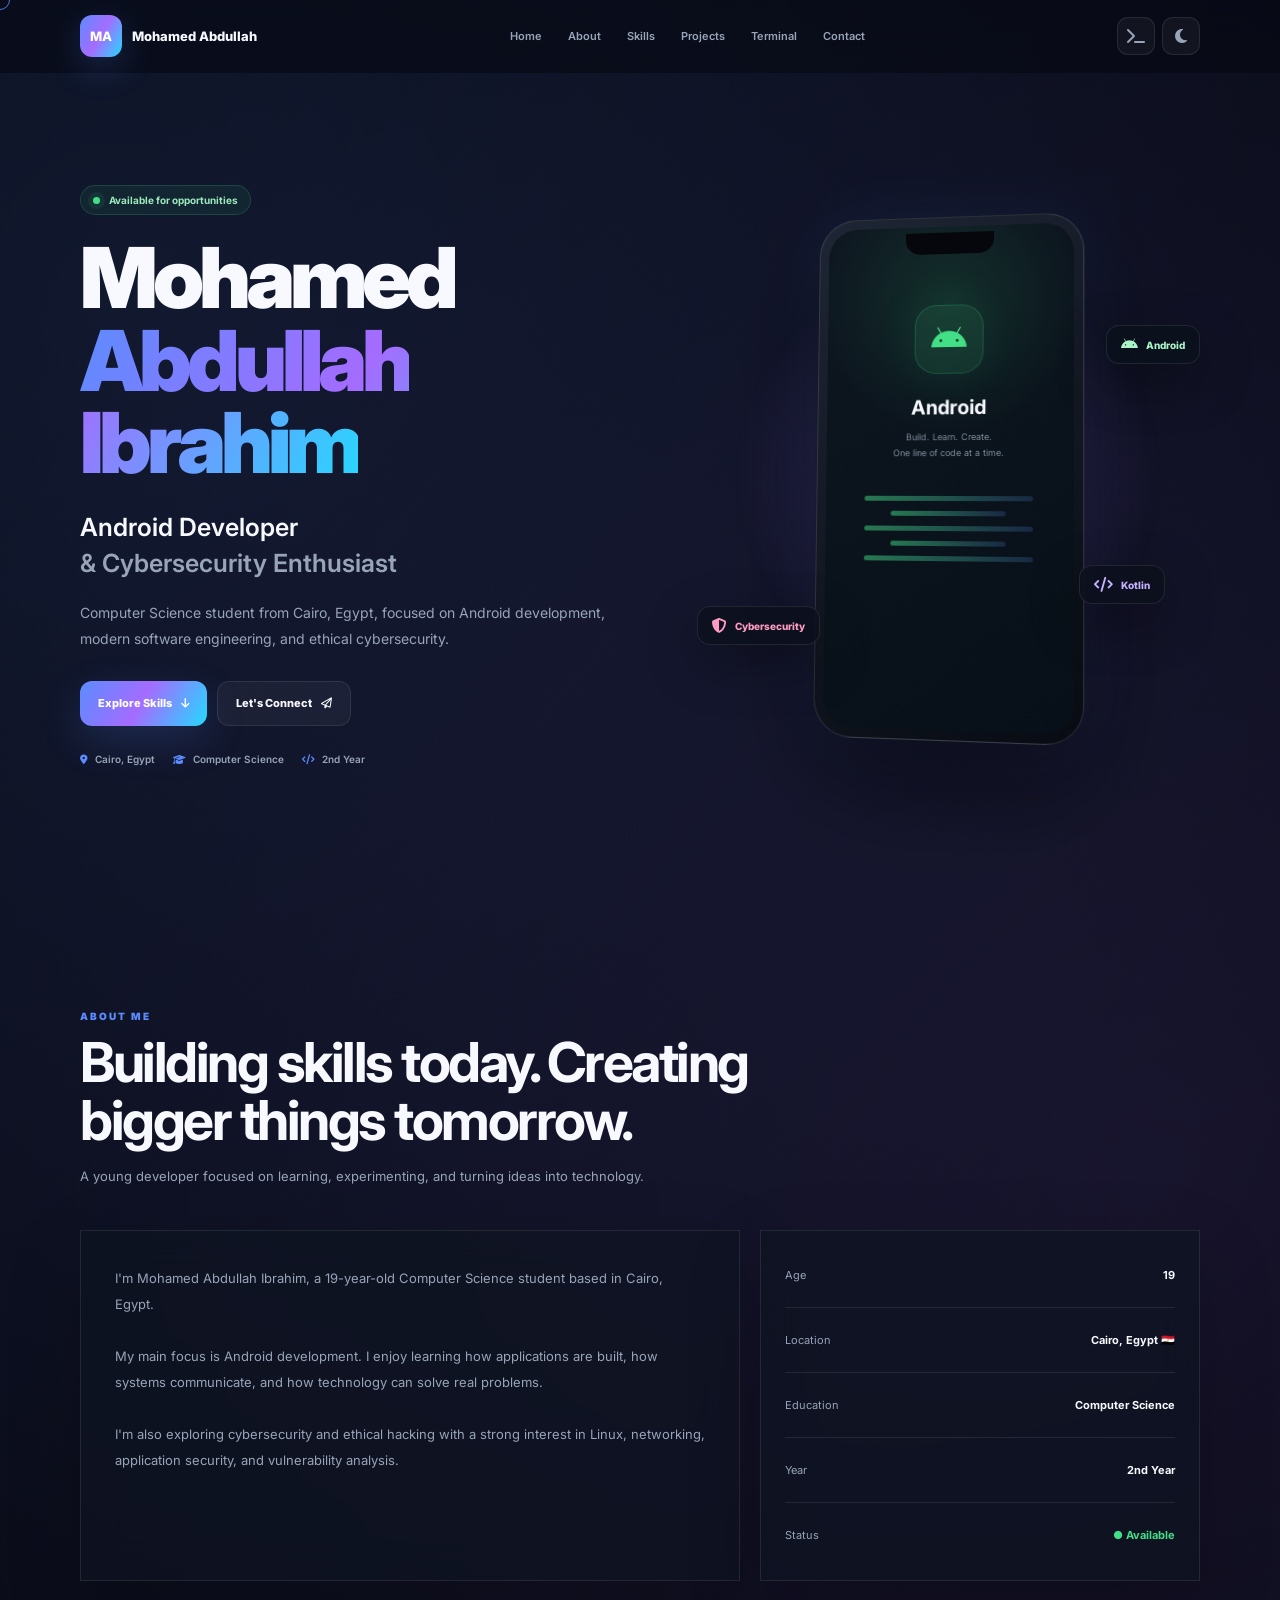
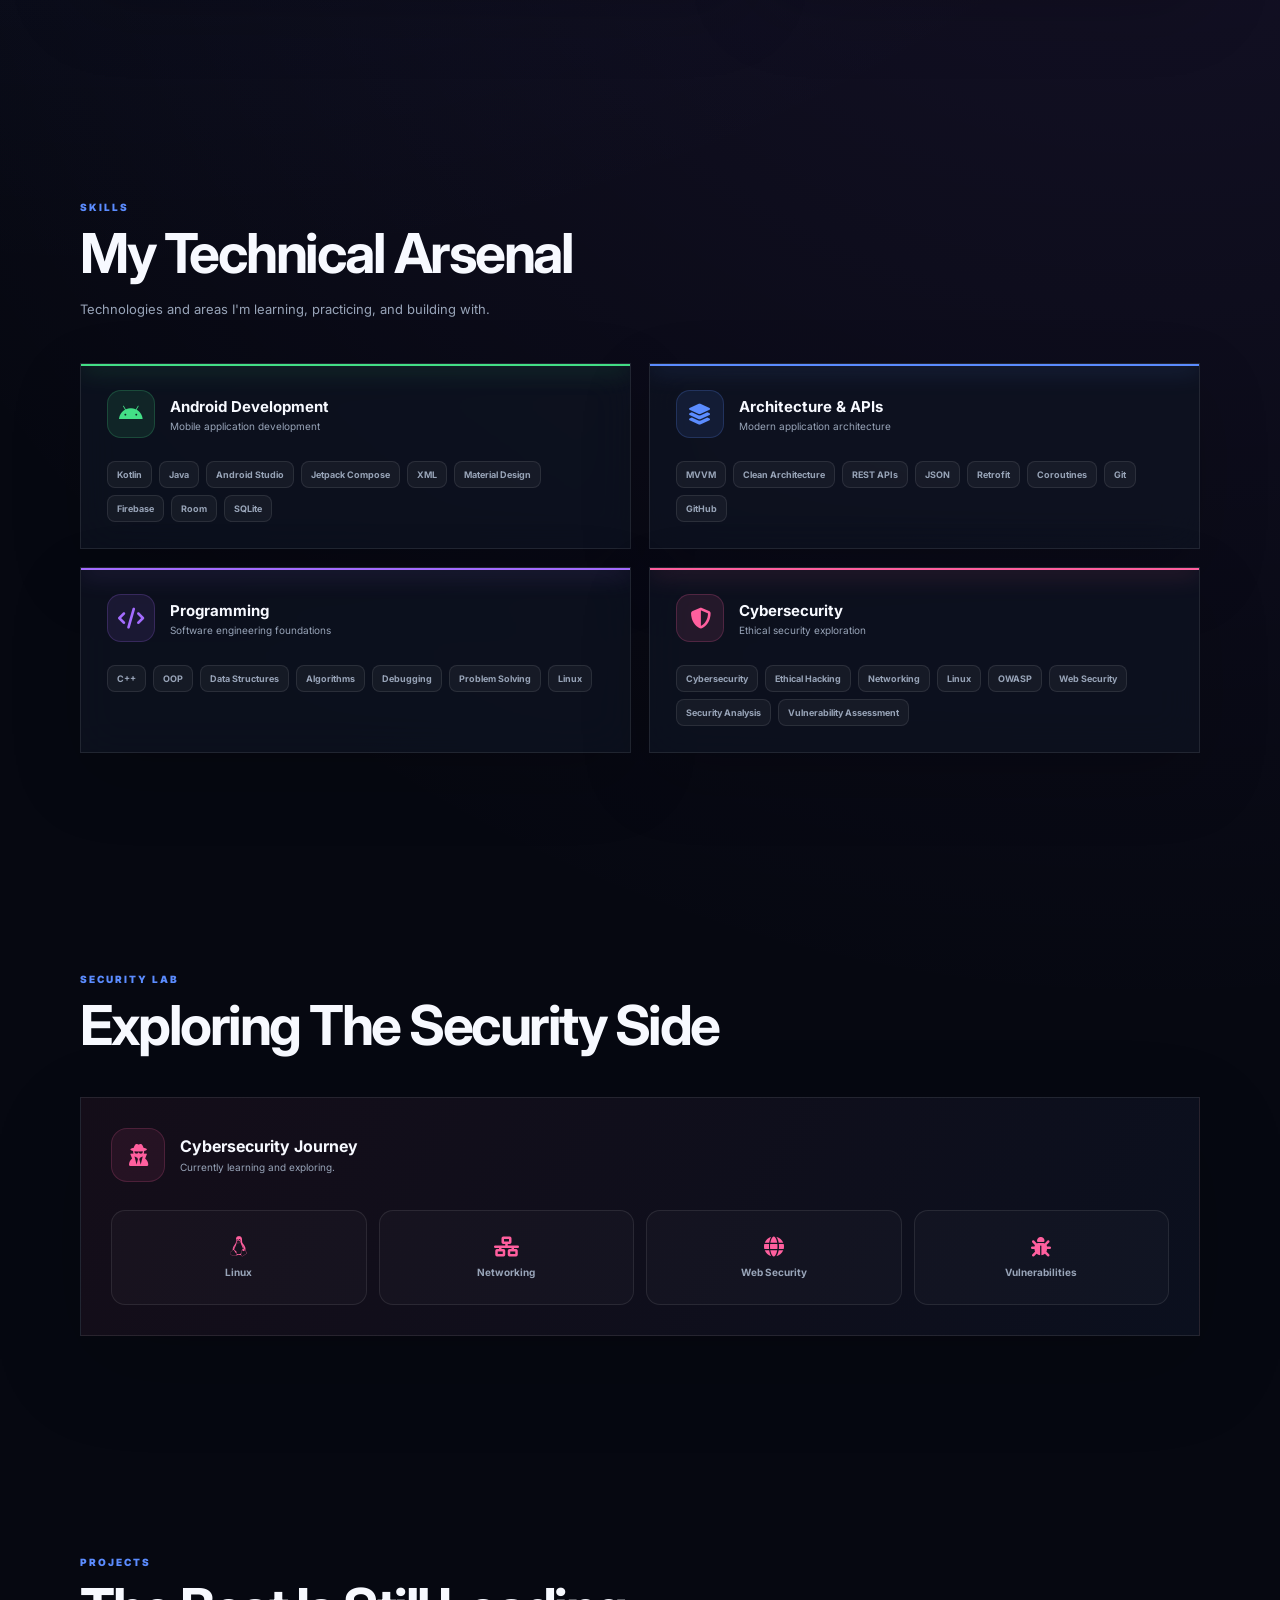
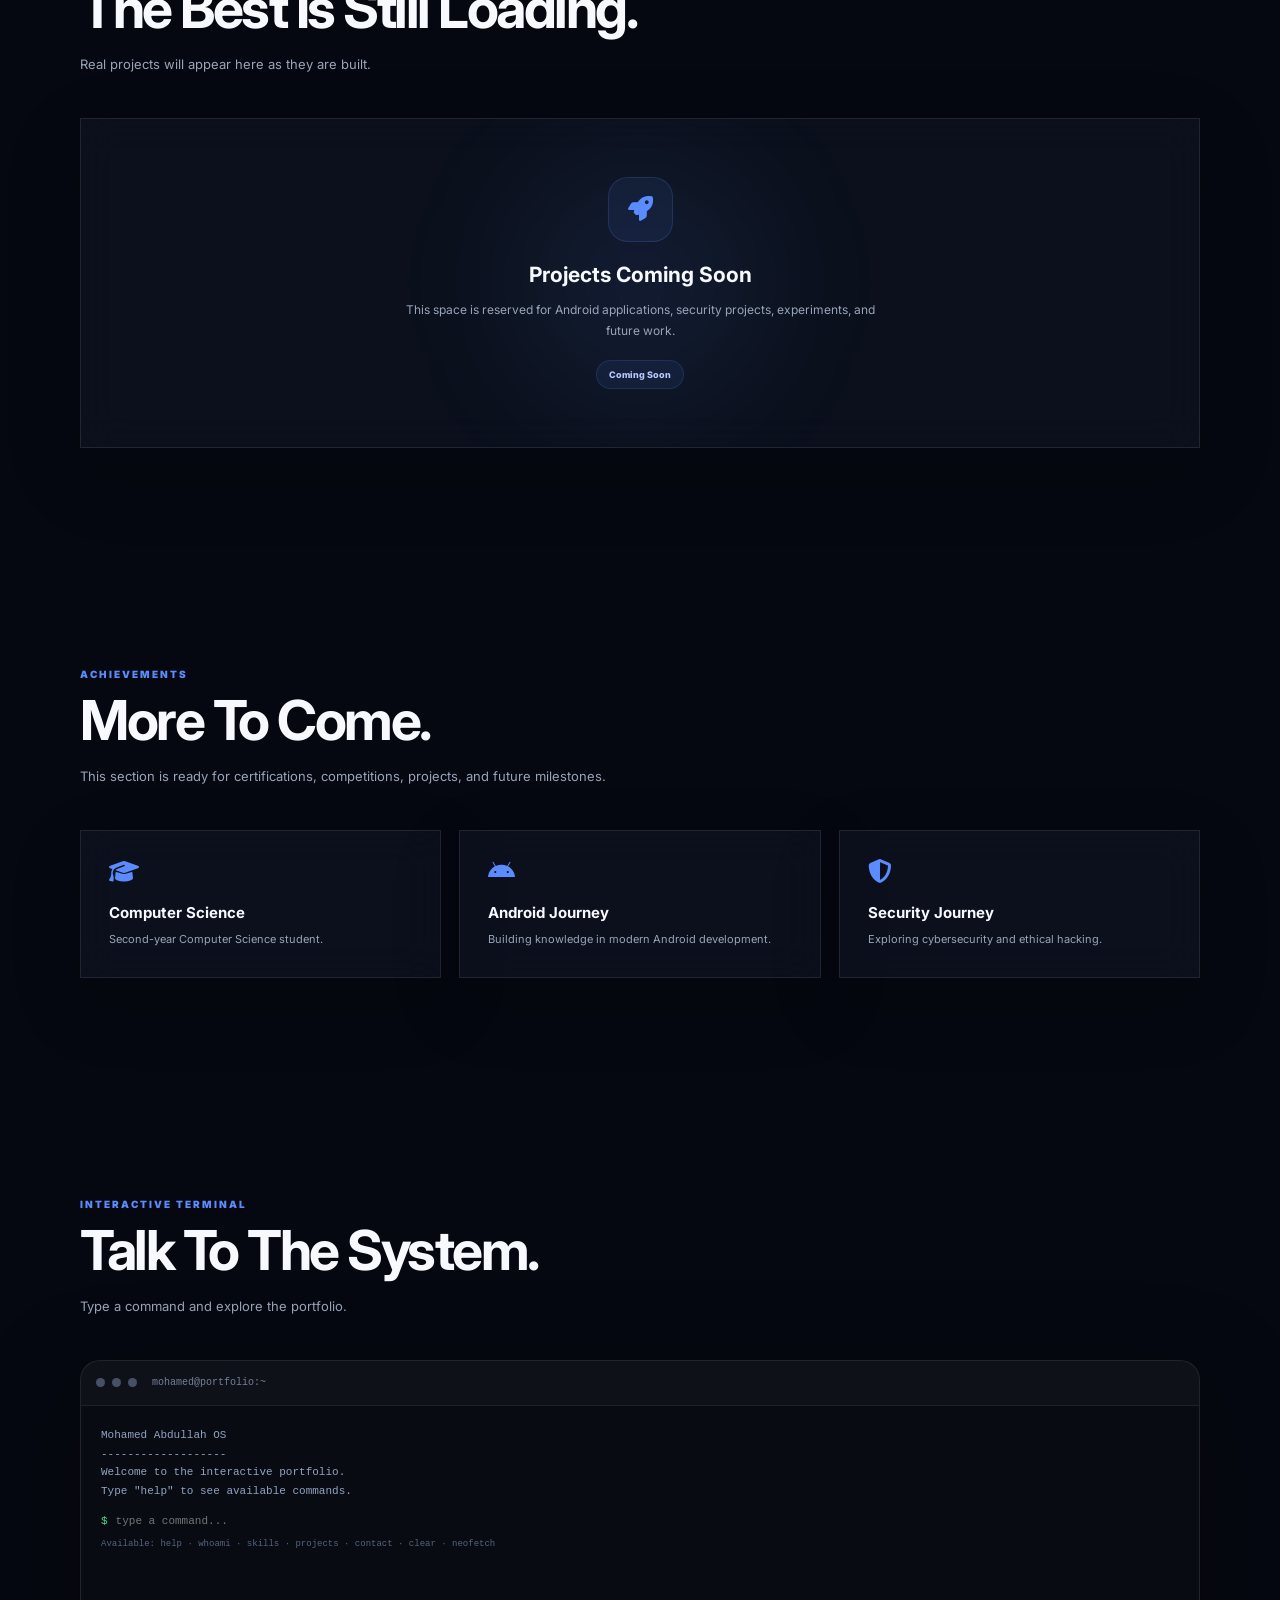
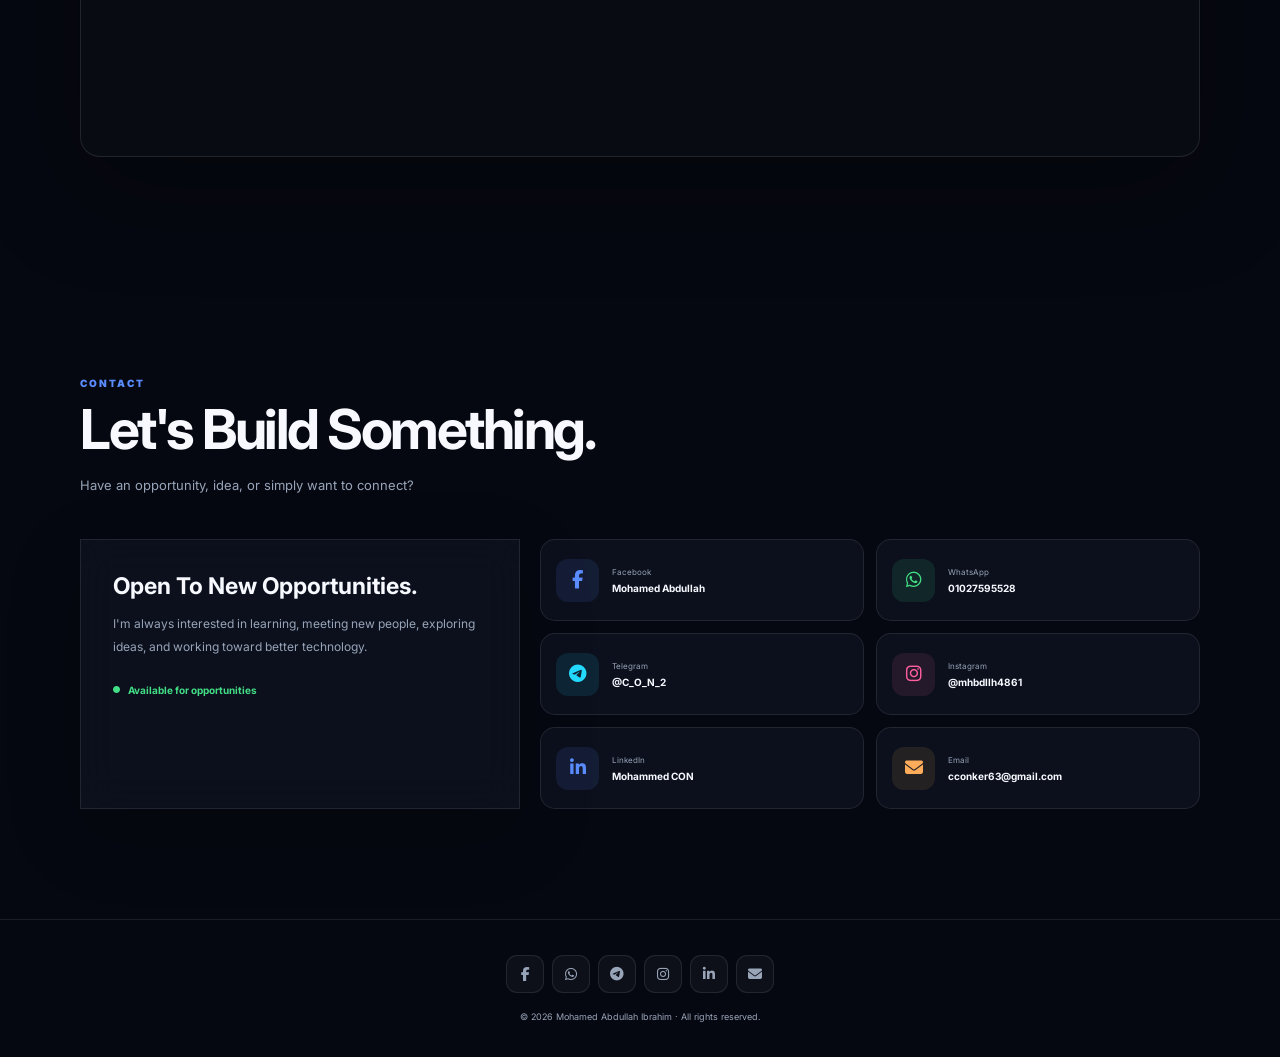
==== index .html @ 4db507df "Update and rename index (1).html to index .html" ====
<!DOCTYPE html>
<html lang="en">

<head>

  <meta charset="UTF-8">

  <meta
    name="viewport"
    content="width=device-width, initial-scale=1.0, viewport-fit=cover"
  >

  <title>
    Mohamed Abdullah Ibrahim | Android Developer
  </title>

  <meta
    name="description"
    content="Mohamed Abdullah Ibrahim — Android Developer and Cybersecurity Enthusiast from Cairo, Egypt."
  >

  <meta
    name="theme-color"
    content="#070912"
  >

  <link rel="preconnect" href="https://fonts.googleapis.com">

  <link
    rel="preconnect"
    href="https://fonts.gstatic.com"
    crossorigin
  >

  <link
    href="https://fonts.googleapis.com/css2?family=Inter:wght@400;500;600;700;800;900&display=swap"
    rel="stylesheet"
  >

  <link
    rel="stylesheet"
    href="https://cdnjs.cloudflare.com/ajax/libs/font-awesome/6.5.2/css/all.min.css"
  >


  <style>

    /* =========================================================
       ROOT
    ========================================================= */

    :root {

      --bg: #060811;

      --bg-soft: #0a0e18;

      --card: rgba(15, 20, 34, .72);

      --card-2: rgba(255,255,255,.045);

      --text: #f7f9ff;

      --muted: #98a4b8;

      --border: rgba(255,255,255,.09);

      --blue: #5b8cff;

      --cyan: #24d9ff;

      --purple: #a46cff;

      --green: #43df86;

      --pink: #ff5f9e;

      --orange: #ffad5a;

      --gradient:
        linear-gradient(
          120deg,
          #5b8cff,
          #a46cff 48%,
          #24d9ff
        );

      --safe-bottom:
        env(safe-area-inset-bottom, 0px);

    }


    /* =========================================================
       LIGHT THEME
    ========================================================= */

    body.light {

      --bg: #f5f7fb;

      --bg-soft: #ffffff;

      --card: rgba(255,255,255,.78);

      --card-2: rgba(15,23,42,.045);

      --text: #101828;

      --muted: #667085;

      --border: rgba(15,23,42,.10);

    }


    /* =========================================================
       RESET
    ========================================================= */

    * {

      margin: 0;

      padding: 0;

      box-sizing: border-box;

    }


    html {

      scroll-behavior: smooth;

    }


    body {

      min-height: 100vh;

      font-family: Inter, sans-serif;

      color: var(--text);

      background:

        radial-gradient(
          circle at 10% 5%,
          rgba(91,140,255,.12),
          transparent 28%
        ),

        radial-gradient(
          circle at 90% 20%,
          rgba(164,108,255,.10),
          transparent 30%
        ),

        var(--bg);

      overflow-x: hidden;

      -webkit-tap-highlight-color: transparent;

      transition:
        background .3s ease,
        color .3s ease;

    }


    body.light {

      background:

        radial-gradient(
          circle at 10% 5%,
          rgba(91,140,255,.10),
          transparent 28%
        ),

        radial-gradient(
          circle at 90% 20%,
          rgba(164,108,255,.08),
          transparent 30%
        ),

        var(--bg);

    }


    ::selection {

      background: var(--blue);

      color: white;

    }


    a {

      color: inherit;

      text-decoration: none;

    }


    button,
    input {

      font: inherit;

    }


    button {

      border: 0;

    }


    img {

      max-width: 100%;

      display: block;

    }


    .container {

      width: min(1120px, 92%);

      margin-inline: auto;

    }


    /* =========================================================
       BOOT SCREEN
    ========================================================= */

    #boot {

      position: fixed;

      inset: 0;

      z-index: 99999;

      display: flex;

      align-items: center;

      justify-content: center;

      background: #05060a;

      transition:

        opacity .7s ease,

        visibility .7s ease;

    }


    #boot.hide {

      opacity: 0;

      visibility: hidden;

      pointer-events: none;

    }


    .boot-box {

      width: min(90%, 620px);

      padding: 30px;

      border:

        1px solid rgba(91,140,255,.25);

      border-radius: 18px;

      background:

        rgba(8,11,20,.85);

      box-shadow:

        0 30px 100px rgba(0,0,0,.5);

      font-family:

        "Courier New",
        monospace;

      color: #8fa8d8;

    }


    .boot-title {

      margin-bottom: 20px;

      color: white;

      font-weight: 800;

      letter-spacing: 2px;

      font-size: 14px;

    }


    .boot-line {

      opacity: 0;

      margin: 8px 0;

      font-size: 12px;

      animation:

        bootLine .45s forwards;

    }


    .boot-line:nth-child(2) {

      animation-delay: .2s;

    }


    .boot-line:nth-child(3) {

      animation-delay: .45s;

    }


    .boot-line:nth-child(4) {

      animation-delay: .7s;

    }


    .boot-line:nth-child(5) {

      animation-delay: .95s;

    }


    .boot-line:nth-child(6) {

      animation-delay: 1.2s;

    }


    @keyframes bootLine {

      to {

        opacity: 1;

      }

    }


    /* =========================================================
       CURSOR
    ========================================================= */

    .cursor {

      position: fixed;

      width: 20px;

      height: 20px;

      border:

        1px solid rgba(91,140,255,.8);

      border-radius: 50%;

      pointer-events: none;

      z-index: 99998;

      transform:

        translate(-50%, -50%);

      transition:

        width .15s ease,

        height .15s ease,

        background .15s ease;

      mix-blend-mode: screen;

    }


    .cursor.active {

      width: 34px;

      height: 34px;

      background:

        rgba(91,140,255,.08);

    }


    /* =========================================================
       PROGRESS
    ========================================================= */

    #progress {

      position: fixed;

      top: 0;

      left: 0;

      height: 3px;

      width: 0;

      z-index: 10000;

      background: var(--gradient);

    }


    /* =========================================================
       NAVIGATION
    ========================================================= */

    .nav {

      position: fixed;

      top: 0;

      left: 0;

      width: 100%;

      z-index: 9000;

      padding: 15px 0;

      background:

        rgba(6,8,17,.55);

      backdrop-filter: blur(18px);

      border-bottom:

        1px solid transparent;

      transition: .25s ease;

    }


    .nav.scrolled {

      background:

        rgba(6,8,17,.82);

      border-color: var(--border);

    }


    body.light .nav.scrolled {

      background:

        rgba(245,247,251,.82);

    }


    .nav-inner {

      width: min(1120px, 92%);

      margin-inline: auto;

      display: flex;

      align-items: center;

      justify-content: space-between;

      gap: 20px;

      position: relative;

    }


    .logo {

      display: flex;

      align-items: center;

      gap: 10px;

      font-size: 13px;

      font-weight: 800;

      white-space: nowrap;

    }


    .logo-box {

      width: 42px;

      height: 42px;

      display: grid;

      place-items: center;

      border-radius: 12px;

      background: var(--gradient);

      color: white;

      box-shadow:

        0 10px 35px rgba(91,140,255,.22);

    }


    .nav-links {

      display: flex;

      align-items: center;

      gap: 4px;

    }


    .nav-links a {

      padding: 9px 11px;

      border-radius: 10px;

      color: var(--muted);

      font-size: 11px;

      font-weight: 600;

      transition: .2s ease;

    }


    .nav-links a:hover {

      color: var(--text);

      background:

        rgba(91,140,255,.08);

    }


    .nav-actions {

      display: flex;

      align-items: center;

      gap: 7px;

    }


    .icon-btn {

      width: 38px;

      height: 38px;

      display: grid;

      place-items: center;

      border-radius: 11px;

      color: var(--muted);

      background:

        rgba(255,255,255,.045);

      border:

        1px solid var(--border);

      cursor: pointer;

      transition: .2s ease;

    }


    .icon-btn:hover {

      color: white;

      border-color:

        rgba(91,140,255,.35);

      background:

        rgba(91,140,255,.10);

      transform: translateY(-2px);

    }


    .menu-btn {

      display: none;

    }


    /* =========================================================
       HERO
    ========================================================= */

    .hero {

      min-height: 100vh;

      display: flex;

      align-items: center;

      padding:

        130px 0 80px;

    }


    .hero-grid {

      display: grid;

      grid-template-columns:

        1.05fr .95fr;

      align-items: center;

      gap: 60px;

    }


    .eyebrow {

      width: fit-content;

      display: flex;

      align-items: center;

      gap: 9px;

      padding: 8px 12px;

      border:

        1px solid rgba(67,223,134,.18);

      border-radius: 100px;

      color: #9ce9bb;

      background:

        rgba(67,223,134,.07);

      font-size: 10px;

      font-weight: 700;

      margin-bottom: 22px;

    }


    .pulse {

      width: 7px;

      height: 7px;

      border-radius: 50%;

      background: var(--green);

      box-shadow:

        0 0 0 5px rgba(67,223,134,.08);

      animation: pulse 1.8s infinite;

    }


    @keyframes pulse {

      50% {

        box-shadow:

          0 0 0 9px rgba(67,223,134,0);

      }

    }


    .hero h1 {

      font-size:

        clamp(48px, 7vw, 84px);

      line-height: .98;

      letter-spacing: -5px;

      font-weight: 900;

      margin-bottom: 25px;

    }


    .gradient-text {

      background: var(--gradient);

      -webkit-background-clip: text;

      background-clip: text;

      color: transparent;

    }


    .hero-role {

      color: var(--muted);

      font-size: 25px;

      line-height: 1.45;

      font-weight: 600;

      margin-bottom: 18px;

    }


    .hero-role span {

      color: var(--text);

    }


    .hero-description {

      max-width: 600px;

      color: var(--muted);

      font-size: 14px;

      line-height: 1.9;

      margin-bottom: 28px;

    }


    .buttons {

      display: flex;

      flex-wrap: wrap;

      gap: 10px;

      margin-bottom: 27px;

    }


    .btn {

      min-height: 45px;

      display: inline-flex;

      align-items: center;

      justify-content: center;

      gap: 9px;

      padding: 0 18px;

      border-radius: 12px;

      font-size: 11px;

      font-weight: 800;

      transition: .25s ease;

    }


    .btn.primary {

      color: white;

      background: var(--gradient);

      box-shadow:

        0 14px 40px rgba(91,140,255,.18);

    }


    .btn.secondary {

      color: var(--text);

      background:

        rgba(255,255,255,.045);

      border:

        1px solid var(--border);

    }


    .btn:hover {

      transform: translateY(-3px);

    }


    .btn.secondary:hover {

      background:

        rgba(91,140,255,.08);

      border-color:

        rgba(91,140,255,.25);

    }


    .meta {

      display: flex;

      flex-wrap: wrap;

      gap: 18px;

    }


    .meta-item {

      display: flex;

      align-items: center;

      gap: 7px;

      color: var(--muted);

      font-size: 10px;

      font-weight: 600;

    }


    .meta-item i {

      color: var(--blue);

    }


    /* =========================================================
       HERO VISUAL
    ========================================================= */

    .visual {

      min-height: 560px;

      position: relative;

      display: grid;

      place-items: center;

    }


    .orb {

      position: absolute;

      width: 430px;

      height: 430px;

      border-radius: 50%;

      background:

        radial-gradient(
          circle,
          rgba(91,140,255,.20),
          rgba(164,108,255,.10) 42%,
          transparent 70%
        );

      filter: blur(5px);

      animation: orbFloat 7s ease-in-out infinite;

    }


    @keyframes orbFloat {

      0%,100% {

        transform: translateY(0) scale(1);

      }

      50% {

        transform: translateY(-15px) scale(1.03);

      }

    }


    .phone {

      position: relative;

      z-index: 3;

      width: 270px;

      height: 525px;

      padding: 9px;

      border-radius: 38px;

      background:

        linear-gradient(
          145deg,
          #1e2534,
          #080b12
        );

      border:

        1px solid rgba(255,255,255,.14);

      box-shadow:

        0 40px 100px rgba(0,0,0,.55),

        0 0 70px rgba(91,140,255,.12);

      transform:

        perspective(1000px)
        rotateY(-8deg)
        rotateX(3deg);

      animation:

        phoneFloat 5s ease-in-out infinite;

    }


    @keyframes phoneFloat {

      0%,100% {

        transform:

          perspective(1000px)
          rotateY(-8deg)
          rotateX(3deg)
          translateY(0);

      }

      50% {

        transform:

          perspective(1000px)
          rotateY(-8deg)
          rotateX(3deg)
          translateY(-12px);

      }

    }


    .notch {

      position: absolute;

      top: 15px;

      left: 50%;

      transform: translateX(-50%);

      width: 90px;

      height: 22px;

      border-radius: 0 0 15px 15px;

      background: #05070c;

      z-index: 5;

    }


    .screen {

      width: 100%;

      height: 100%;

      border-radius: 30px;

      overflow: hidden;

      padding: 80px 25px 30px;

      text-align: center;

      background:

        radial-gradient(
          circle at 50% 15%,
          rgba(67,223,134,.13),
          transparent 30%
        ),

        linear-gradient(
          145deg,
          #0e1720,
          #071018
        );

    }


    .android-logo {

      width: 70px;

      height: 70px;

      display: grid;

      place-items: center;

      margin: 0 auto 22px;

      border-radius: 22px;

      background:

        rgba(67,223,134,.10);

      border:

        1px solid rgba(67,223,134,.20);

      color: var(--green);

      font-size: 32px;

      box-shadow:

        0 0 50px rgba(67,223,134,.08);

    }


    .screen h3 {

      font-size: 20px;

      margin-bottom: 10px;

    }


    .screen p {

      color: #7e8c9d;

      font-size: 9px;

      line-height: 1.8;

      margin-bottom: 35px;

    }


    .code-line {

      width: 85%;

      height: 5px;

      margin: 10px auto;

      border-radius: 20px;

      background:

        linear-gradient(
          90deg,
          rgba(67,223,134,.5),
          rgba(91,140,255,.18)
        );

    }


    .code-line.short {

      width: 58%;

    }


    .float-card {

      position: absolute;

      z-index: 5;

      display: flex;

      align-items: center;

      gap: 8px;

      padding: 11px 14px;

      border-radius: 13px;

      color: white;

      background:

        rgba(12,17,29,.82);

      border:

        1px solid var(--border);

      backdrop-filter: blur(15px);

      box-shadow:

        0 18px 50px rgba(0,0,0,.35);

      font-size: 10px;

      font-weight: 800;

      animation:

        chipFloat 4s ease-in-out infinite;

    }


    .float-card i {

      font-size: 15px;

    }


    @keyframes chipFloat {

      0%,100% {

        transform: translateY(0);

      }

      50% {

        transform: translateY(-8px);

      }

    }


    .android-chip {

      right: 0;

      top: 130px;

      color: #a9f5c7;

    }


    .security-chip {

      left: 0;

      bottom: 110px;

      color: #ff9ac3;

      animation-delay: .6s;

    }


    .kotlin-chip {

      right: 35px;

      top: 370px;

      color: #c3b0ff;

      animation-delay: 1s;

    }


    /* =========================================================
       SECTIONS
    ========================================================= */

    section {

      padding: 110px 0;

    }


    .section-head {

      max-width: 720px;

      margin-bottom: 42px;

    }


    .kicker {

      color: var(--blue);

      font-size: 10px;

      font-weight: 900;

      text-transform: uppercase;

      letter-spacing: 2px;

      margin-bottom: 12px;

    }


    .section-title {

      font-size:

        clamp(34px, 5vw, 55px);

      line-height: 1.05;

      letter-spacing: -2.5px;

      margin-bottom: 15px;

    }


    .section-text {

      color: var(--muted);

      font-size: 13px;

      line-height: 1.8;

    }


    /* =========================================================
       GLASS
    ========================================================= */

    .glass {

      background: var(--card);

      border:

        1px solid var(--border);

      box-shadow:

        0 25px 70px rgba(0,0,0,.18);

      backdrop-filter: blur(20px);

    }


    /* =========================================================
       ABOUT
    ========================================================= */

    .about-grid {

      display: grid;

      grid-template-columns: 1.2fr .8fr;

      gap: 20px;

    }


    .about-card {

      padding: 34px;

      border-radius: var(--radius);

    }


    .about-card p {

      color: var(--muted);

      font-size: 13px;

      line-height: 2;

    }


    .info-card {

      border-radius: var(--radius);

      padding: 12px 24px;

    }


    .info-row {

      min-height: 65px;

      display: flex;

      align-items: center;

      justify-content: space-between;

      gap: 15px;

      border-bottom:

        1px solid var(--border);

    }


    .info-row:last-child {

      border-bottom: 0;

    }


    .info-row span {

      color: var(--muted);

      font-size: 11px;

    }


    .info-row strong {

      font-size: 11px;

      text-align: right;

    }


    .available {

      color: var(--green);

    }


    /* =========================================================
       SKILLS
    ========================================================= */

    .skills-grid {

      display: grid;

      grid-template-columns:

        repeat(2, 1fr);

      gap: 18px;

    }


    .skill-card {

      position: relative;

      overflow: hidden;

      border-radius: var(--radius);

      padding: 26px;

    }


    .skill-card::before {

      content: "";

      position: absolute;

      left: 0;

      top: 0;

      width: 100%;

      height: 2px;

      background: var(--accent);

      box-shadow:

        0 0 25px var(--accent);

    }


    .skill-top {

      display: flex;

      align-items: center;

      gap: 15px;

      margin-bottom: 23px;

    }


    .skill-icon {

      width: 48px;

      height: 48px;

      flex: 0 0 48px;

      display: grid;

      place-items: center;

      border-radius: 14px;

      color: var(--accent);

      background:

        color-mix(
          in srgb,
          var(--accent) 10%,
          transparent
        );

      border:

        1px solid
        color-mix(
          in srgb,
          var(--accent) 20%,
          transparent
        );

      font-size: 21px;

    }


    .skill-top h3 {

      font-size: 15px;

      margin-bottom: 4px;

    }


    .skill-top p {

      color: var(--muted);

      font-size: 10px;

    }


    .tags {

      display: flex;

      flex-wrap: wrap;

      gap: 7px;

    }


    .tag {

      padding: 7px 9px;

      border-radius: 8px;

      color: var(--muted);

      background:

        var(--card-2);

      border:

        1px solid var(--border);

      font-size: 9px;

      font-weight: 700;

    }


    /* =========================================================
       SECURITY LAB
    ========================================================= */

    .security-box {

      padding: 30px;

      border-radius: var(--radius);

      background:

        linear-gradient(
          120deg,
          rgba(255,95,158,.055),
          rgba(91,140,255,.055)
        );

      border:

        1px solid var(--border);

      box-shadow:

        0 30px 90px rgba(0,0,0,.18);

    }


    .security-head {

      display: flex;

      align-items: center;

      gap: 15px;

      margin-bottom: 28px;

    }


    .security-icon {

      width: 54px;

      height: 54px;

      display: grid;

      place-items: center;

      border-radius: 16px;

      color: var(--pink);

      background:

        rgba(255,95,158,.08);

      border:

        1px solid rgba(255,95,158,.18);

      font-size: 22px;

    }


    .security-head h3 {

      font-size: 16px;

      margin-bottom: 5px;

    }


    .security-head p {

      color: var(--muted);

      font-size: 10px;

    }


    .security-grid {

      display: grid;

      grid-template-columns:

        repeat(4, 1fr);

      gap: 12px;

    }


    .security-item {

      min-height: 95px;

      display: flex;

      flex-direction: column;

      align-items: center;

      justify-content: center;

      gap: 9px;

      border-radius: 14px;

      color: var(--muted);

      background:

        rgba(255,255,255,.025);

      border:

        1px solid var(--border);

      font-size: 10px;

      font-weight: 700;

      transition: .2s ease;

    }


    .security-item:hover {

      color: var(--text);

      transform: translateY(-4px);

      border-color:

        rgba(255,95,158,.25);

    }


    .security-item i {

      color: var(--pink);

      font-size: 20px;

    }


    /* =========================================================
       PROJECTS
    ========================================================= */

    .project-card {

      min-height: 330px;

      display: grid;

      place-items: center;

      text-align: center;

      padding: 35px;

      border-radius: var(--radius);

      position: relative;

      overflow: hidden;

    }


    .project-card::before {

      content: "";

      position: absolute;

      width: 250px;

      height: 250px;

      border-radius: 50%;

      background:

        rgba(91,140,255,.09);

      filter: blur(60px);

    }


    .project-card > div {

      position: relative;

      z-index: 2;

      max-width: 500px;

    }


    .project-icon {

      width: 65px;

      height: 65px;

      display: grid;

      place-items: center;

      margin: 0 auto 20px;

      border-radius: 20px;

      color: var(--blue);

      background:

        rgba(91,140,255,.08);

      border:

        1px solid rgba(91,140,255,.18);

      font-size: 25px;

    }


    .project-card h3 {

      font-size: 21px;

      margin-bottom: 12px;

    }


    .project-card p {

      color: var(--muted);

      font-size: 12px;

      line-height: 1.8;

      margin-bottom: 18px;

    }


    .coming {

      display: inline-flex;

      padding: 8px 12px;

      border-radius: 100px;

      color: #b8c8ff;

      background:

        rgba(91,140,255,.08);

      border:

        1px solid rgba(91,140,255,.16);

      font-size: 9px;

      font-weight: 800;

    }


    /* =========================================================
       ACHIEVEMENTS
    ========================================================= */

    .achievements {

      display: grid;

      grid-template-columns:

        repeat(3, 1fr);

      gap: 18px;

    }


    .achievement {

      padding: 28px;

      border-radius: var(--radius);

      transition: .25s ease;

    }


    .achievement:hover {

      transform: translateY(-5px);

    }


    .achievement > i {

      display: block;

      margin-bottom: 20px;

      color: var(--blue);

      font-size: 24px;

    }


    .achievement h3 {

      font-size: 15px;

      margin-bottom: 8px;

    }


    .achievement p {

      color: var(--muted);

      font-size: 11px;

      line-height: 1.7;

    }


    /* =========================================================
       TERMINAL
    ========================================================= */

    .terminal {

      overflow: hidden;

      border-radius: 20px;

      border:

        1px solid rgba(255,255,255,.10);

      background: #080b12;

      box-shadow:

        0 30px 100px rgba(0,0,0,.35);

    }


    .terminal-bar {

      height: 45px;

      display: flex;

      align-items: center;

      gap: 7px;

      padding: 0 15px;

      border-bottom:

        1px solid rgba(255,255,255,.07);

      background:

        rgba(255,255,255,.025);

    }


    .terminal-dot {

      width: 9px;

      height: 9px;

      border-radius: 50%;

      background: #465066;

    }


    .terminal-title {

      margin-left: 8px;

      color: #748198;

      font-family:

        "Courier New",
        monospace;

      font-size: 10px;

    }


    .terminal-body {

      min-height: 350px;

      padding: 20px;

      font-family:

        "Courier New",
        monospace;

      font-size: 11px;

      color: #91a3bf;

    }


    .terminal-output {

      max-height: 245px;

      overflow-y: auto;

      white-space: pre-wrap;

      line-height: 1.7;

      margin-bottom: 14px;

    }


    .terminal-input {

      display: flex;

      align-items: center;

      gap: 8px;

    }


    .terminal-input > span {

      color: var(--green);

    }


    .terminal-input input {

      flex: 1;

      min-width: 0;

      border: 0;

      outline: 0;

      color: #d9e2f0;

      background: transparent;

      font-family: inherit;

      font-size: inherit;

    }


    .terminal-help {

      margin-top: 12px;

      color: #56657d;

      font-size: 9px;

    }


    /* =========================================================
       CONTACT
    ========================================================= */

    .contact-grid {

      display: grid;

      grid-template-columns: .8fr 1.2fr;

      gap: 20px;

    }


    .contact-intro {

      padding: 32px;

      border-radius: var(--radius);

    }


    .contact-intro h3 {

      font-size: 23px;

      margin-bottom: 13px;

    }


    .contact-intro p {

      color: var(--muted);

      font-size: 12px;

      line-height: 1.9;

      margin-bottom: 25px;

    }


    .status {

      display: flex;

      align-items: center;

      gap: 8px;

      color: var(--green);

      font-size: 10px;

      font-weight: 700;

    }


    .status i {

      font-size: 7px;

    }


    .social-grid {

      display: grid;

      grid-template-columns:

        repeat(2, 1fr);

      gap: 12px;

    }


    .social {

      min-height: 82px;

      display: flex;

      align-items: center;

      gap: 13px;

      padding: 15px;

      border-radius: 15px;

      background:

        var(--card);

      border:

        1px solid var(--border);

      transition: .25s ease;

    }


    .social:hover {

      transform: translateY(-4px);

      border-color:

        rgba(91,140,255,.28);

    }


    .social-icon {

      width: 43px;

      height: 43px;

      flex: 0 0 43px;

      display: grid;

      place-items: center;

      border-radius: 12px;

      font-size: 18px;

    }


    .social small {

      display: block;

      color: var(--muted);

      font-size: 8px;

      margin-bottom: 5px;

    }


    .social strong {

      display: block;

      font-size: 10px;

      word-break: break-word;

    }


    .facebook .social-icon {

      color: #5b8cff;

      background: rgba(91,140,255,.10);

    }


    .whatsapp .social-icon {

      color: #43df86;

      background: rgba(67,223,134,.10);

    }


    .telegram .social-icon {

      color: #24d9ff;

      background: rgba(36,217,255,.10);

    }


    .instagram .social-icon {

      color: #ff5f9e;

      background: rgba(255,95,158,.10);

    }


    .linkedin .social-icon {

      color: #5b8cff;

      background: rgba(91,140,255,.10);

    }


    .email .social-icon {

      color: #ffad5a;

      background: rgba(255,173,90,.10);

    }


    /* =========================================================
       COMMAND PALETTE
    ========================================================= */

    .command-overlay {

      position: fixed;

      inset: 0;

      z-index: 8000;

      display: flex;

      align-items: flex-start;

      justify-content: center;

      padding-top: 110px;

      background:

        rgba(0,0,0,.55);

      backdrop-filter: blur(12px);

      opacity: 0;

      visibility: hidden;

      transition: .25s;

    }


    .command-overlay.open {

      opacity: 1;

      visibility: visible;

    }


    .command {

      width: min(92%, 560px);

      border-radius: 20px;

      background: #0c111d;

      border:

        1px solid rgba(255,255,255,.11);

      box-shadow:

        0 35px 120px rgba(0,0,0,.55);

      overflow: hidden;

      transform: translateY(-15px);

      transition: .25s;

    }


    .command-overlay.open .command {

      transform: translateY(0);

    }


    .command-search {

      display: flex;

      align-items: center;

      gap: 10px;

      padding: 15px;

      border-bottom:

        1px solid rgba(255,255,255,.07);

    }


    .command-search i {

      color: #6f7b91;

    }


    .command-search input {

      width: 100%;

      border: 0;

      outline: 0;

      background: transparent;

      color: white;

      font-size: 13px;

    }


    .command-list {

      padding: 8px;

    }


    .command-item {

      width: 100%;

      display: flex;

      align-items: center;

      gap: 11px;

      padding: 12px;

      border: 0;

      border-radius: 12px;

      color: #b9c3d5;

      background: transparent;

      text-align: left;

      cursor: pointer;

      font-size: 11px;

      transition: .2s;

    }


    .command-item:hover,
    .command-item:active {

      color: white;

      background:

        rgba(91,140,255,.12);

    }


    .command-item i {

      width: 24px;

      color: var(--blue);

    }


    /* =========================================================
       FOOTER
    ========================================================= */

    footer {

      padding:

        35px 0
        calc(35px + var(--safe-bottom));

      border-top:

        1px solid var(--border);

      text-align: center;

    }


    .footer-icons {

      display: flex;

      justify-content: center;

      gap: 8px;

      margin-bottom: 18px;

    }


    .footer-icons a {

      width: 38px;

      height: 38px;

      display: grid;

      place-items: center;

      border-radius: 11px;

      color: var(--muted);

      background:

        rgba(255,255,255,.035);

      border:

        1px solid var(--border);

      font-size: 14px;

      transition: .2s;

    }


    .footer-icons a:hover {

      color: white;

      background:

        rgba(91,140,255,.10);

      transform: translateY(-3px);

    }


    footer p {

      color: var(--muted);

      font-size: 9px;

    }


    /* =========================================================
       REVEAL
    ========================================================= */

    .reveal {

      opacity: 0;

      transform: translateY(25px);

      transition:

        opacity .7s ease,

        transform .7s ease;

    }


    .reveal.visible {

      opacity: 1;

      transform: translateY(0);

    }


    /* =========================================================
       BACK TOP
    ========================================================= */

    #backTop {

      position: fixed;

      right: 20px;

      bottom: 20px;

      z-index: 7000;

      width: 42px;

      height: 42px;

      display: grid;

      place-items: center;

      border-radius: 13px;

      color: white;

      background: var(--gradient);

      box-shadow:

        0 15px 40px rgba(0,0,0,.30);

      cursor: pointer;

      opacity: 0;

      visibility: hidden;

      transform: translateY(10px);

      transition: .25s ease;

    }


    #backTop.show {

      opacity: 1;

      visibility: visible;

      transform: translateY(0);

    }


    /* =========================================================
       RESPONSIVE
    ========================================================= */

    @media(max-width: 900px) {

      .nav-links {

        position: absolute;

        top: calc(100% + 9px);

        right: 0;

        width: 100%;

        padding: 10px;

        display: flex;

        flex-direction: column;

        align-items: stretch;

        gap: 3px;

        background:

          rgba(8,11,20,.94);

        border:

          1px solid var(--border);

        border-radius: 18px;

        backdrop-filter: blur(20px);

        opacity: 0;

        visibility: hidden;

        transform: translateY(-10px);

        transition: .25s;

      }


      body.light .nav-links {

        background:

          rgba(255,255,255,.94);

      }


      .nav-links.open {

        opacity: 1;

        visibility: visible;

        transform: translateY(0);

      }


      .nav-links a {

        padding: 13px;

        border-radius: 11px;

      }


      .nav-links a:hover {

        background:

          rgba(91,140,255,.08);

      }


      .menu-btn {

        display: grid;

      }


      .hero-grid {

        grid-template-columns: 1fr;

        text-align: center;

      }


      .eyebrow {

        margin-inline: auto;

      }


      .hero-description {

        margin-inline: auto;

      }


      .buttons,
      .meta {

        justify-content: center;

      }


      .visual {

        min-height: 430px;

      }


      .about-grid,
      .contact-grid {

        grid-template-columns: 1fr;

      }

    }


    @media(max-width: 650px) {

      .cursor {

        display: none;

      }


      section {

        padding: 80px 0;

      }


      .hero {

        padding-top: 115px;

      }


      .hero h1 {

        font-size: 45px;

        letter-spacing: -2.5px;

      }


      .hero-role {

        font-size: 21px;

      }


      .hero-description {

        font-size: 13px;

      }


      .buttons {

        flex-direction: column;

      }


      .btn {

        width: 100%;

      }


      .meta {

        flex-direction: column;

      }


      .meta-item {

        justify-content: center;

      }


      .visual {

        min-height: 390px;

      }


      .phone {

        width: 205px;

        height: 400px;

      }


      .orb {

        width: 300px;

        height: 300px;

      }


      .kotlin-chip {

        right: -2px;

        top: 230px;

      }


      .android-chip {

        right: -3px;

        top: 65px;

      }


      .security-chip {

        left: -3px;

        bottom: 55px;

      }


      .skills-grid {

        grid-template-columns: 1fr;

      }


      .security-grid {

        grid-template-columns:

          repeat(2, 1fr);

      }


      .achievements {

        grid-template-columns: 1fr;

      }


      .social-grid {

        grid-template-columns: 1fr;

      }


      .about-card {

        padding: 24px;

      }


      .terminal-body {

        min-height: 310px;

        padding: 15px;

        font-size: 10px;

      }


      .command-overlay {

        padding-top: 80px;

      }

    }


    @media(max-width: 390px) {

      .logo span {

        display: none;

      }


      .logo-box {

        width: 40px;

        height: 40px;

      }


      .hero h1 {

        font-size: 40px;

      }


      .phone {

        width: 185px;

        height: 360px;

      }


      .security-chip,
      .kotlin-chip {

        display: none;

      }


      .security-grid {

        gap: 7px;

      }

    }


    /* =========================================================
       REDUCED MOTION
    ========================================================= */

    @media(prefers-reduced-motion: reduce) {

      *,
      *::before,
      *::after {

        scroll-behavior: auto !important;

        animation-duration: .01ms !important;

        animation-iteration-count: 1 !important;

        transition-duration: .01ms !important;

      }

    }

  </style>

</head>


<body>


  <!-- ========================================================
       BOOT SCREEN
  ======================================================== -->

  <div id="boot">

    <div class="boot-box">

      <div class="boot-title">
        MOHAMED ABDULLAH OS
      </div>

      <div class="boot-line">
        [ OK ] Initializing portfolio...
      </div>

      <div class="boot-line">
        [ OK ] Loading Android environment...
      </div>

      <div class="boot-line">
        [ OK ] Loading security modules...
      </div>

      <div class="boot-line">
        [ OK ] Connecting to Cairo, Egypt...
      </div>

      <div class="boot-line">
        [ OK ] System ready.
      </div>

    </div>

  </div>


  <div class="cursor" id="cursor"></div>

  <div id="progress"></div>


  <!-- ========================================================
       NAV
  ========================================================= -->

  <header class="nav" id="navbar">

    <div class="nav-inner">

      <a href="#home" class="logo">

        <span class="logo-box">
          MA
        </span>

        <span>
          Mohamed Abdullah
        </span>

      </a>


      <nav class="nav-links" id="navLinks">

        <a href="#home">
          Home
        </a>

        <a href="#about">
          About
        </a>

        <a href="#skills">
          Skills
        </a>

        <a href="#projects">
          Projects
        </a>

        <a href="#terminal">
          Terminal
        </a>

        <a href="#contact">
          Contact
        </a>

      </nav>


      <div class="nav-actions">

        <button
          class="icon-btn"
          id="commandBtn"
          aria-label="Command palette"
        >

          <i class="fa-solid fa-terminal"></i>

        </button>


        <button
          class="icon-btn"
          id="themeBtn"
          aria-label="Theme"
        >

          <i class="fa-solid fa-moon"></i>

        </button>


        <button
          class="icon-btn menu-btn"
          id="menuBtn"
          aria-label="Menu"
        >

          <i class="fa-solid fa-bars"></i>

        </button>

      </div>

    </div>

  </header>


  <main>


    <!-- ======================================================
         HERO
    ====================================================== -->

    <section class="hero" id="home">

      <div class="container">

        <div class="hero-grid">


          <div class="reveal">

            <div class="eyebrow">

              <span class="pulse"></span>

              Available for opportunities

            </div>


            <h1>

              Mohamed

              <br>

              <span class="gradient-text">
                Abdullah Ibrahim
              </span>

            </h1>


            <div class="hero-role">

              <span>
                Android Developer
              </span>

              <br>

              & Cybersecurity Enthusiast

            </div>


            <p class="hero-description">

              Computer Science student from Cairo, Egypt,
              focused on Android development, modern software
              engineering, and ethical cybersecurity.

            </p>


            <div class="buttons">

              <a
                href="#skills"
                class="btn primary"
              >

                Explore Skills

                <i class="fa-solid fa-arrow-down"></i>

              </a>


              <a
                href="#contact"
                class="btn secondary"
              >

                Let's Connect

                <i class="fa-regular fa-paper-plane"></i>

              </a>

            </div>


            <div class="meta">

              <div class="meta-item">

                <i class="fa-solid fa-location-dot"></i>

                Cairo, Egypt

              </div>


              <div class="meta-item">

                <i class="fa-solid fa-graduation-cap"></i>

                Computer Science

              </div>


              <div class="meta-item">

                <i class="fa-solid fa-code"></i>

                2nd Year

              </div>

            </div>

          </div>


          <!-- PHONE -->

          <div class="visual reveal">

            <div class="orb"></div>


            <div class="phone" id="phone">

              <div class="notch"></div>

              <div class="screen">

                <div class="android-logo">

                  <i class="fa-brands fa-android"></i>

                </div>

                <h3>
                  Android
                </h3>

                <p>

                  Build. Learn. Create.

                  <br>

                  One line of code at a time.

                </p>

                <div class="code-line"></div>

                <div class="code-line short"></div>

                <div class="code-line"></div>

                <div class="code-line short"></div>

                <div class="code-line"></div>

              </div>

            </div>


            <div class="float-card android-chip">

              <i class="fa-brands fa-android"></i>

              Android

            </div>


            <div class="float-card security-chip">

              <i class="fa-solid fa-shield-halved"></i>

              Cybersecurity

            </div>


            <div class="float-card kotlin-chip">

              <i class="fa-solid fa-code"></i>

              Kotlin

            </div>

          </div>

        </div>

      </div>

    </section>


    <!-- ======================================================
         ABOUT
    ====================================================== -->

    <section id="about">

      <div class="container">

        <div class="section-head reveal">

          <div class="kicker">
            About Me
          </div>

          <h2 class="section-title">

            Building skills today.
            Creating bigger things tomorrow.

          </h2>

          <p class="section-text">

            A young developer focused on learning,
            experimenting, and turning ideas into technology.

          </p>

        </div>


        <div class="about-grid">

          <div class="glass about-card reveal">

            <p>

              I'm Mohamed Abdullah Ibrahim, a 19-year-old
              Computer Science student based in Cairo, Egypt.

              <br><br>

              My main focus is Android development.
              I enjoy learning how applications are built,
              how systems communicate, and how technology
              can solve real problems.

              <br><br>

              I'm also exploring cybersecurity and ethical
              hacking with a strong interest in Linux,
              networking, application security, and
              vulnerability analysis.

            </p>

          </div>


          <div class="glass info-card reveal">

            <div class="info-row">

              <span>
                Age
              </span>

              <strong>
                19
              </strong>

            </div>


            <div class="info-row">

              <span>
                Location
              </span>

              <strong>
                Cairo, Egypt 🇪🇬
              </strong>

            </div>


            <div class="info-row">

              <span>
                Education
              </span>

              <strong>
                Computer Science
              </strong>

            </div>


            <div class="info-row">

              <span>
                Year
              </span>

              <strong>
                2nd Year
              </strong>

            </div>


            <div class="info-row">

              <span>
                Status
              </span>

              <strong class="available">
                ● Available
              </strong>

            </div>

          </div>

        </div>

      </div>

    </section>


    <!-- ======================================================
         SKILLS
    ====================================================== -->

    <section id="skills">

      <div class="container">

        <div class="section-head reveal">

          <div class="kicker">
            Skills
          </div>

          <h2 class="section-title">
            My Technical Arsenal
          </h2>

          <p class="section-text">

            Technologies and areas I'm learning,
            practicing, and building with.

          </p>

        </div>


        <div class="skills-grid">


          <div
            class="glass skill-card reveal"
            style="--accent:#43df86"
          >

            <div class="skill-top">

              <div class="skill-icon">

                <i class="fa-brands fa-android"></i>

              </div>

              <div>

                <h3>
                  Android Development
                </h3>

                <p>
                  Mobile application development
                </p>

              </div>

            </div>


            <div class="tags">

              <span class="tag">
                Kotlin
              </span>

              <span class="tag">
                Java
              </span>

              <span class="tag">
                Android Studio
              </span>

              <span class="tag">
                Jetpack Compose
              </span>

              <span class="tag">
                XML
              </span>

              <span class="tag">
                Material Design
              </span>

              <span class="tag">
                Firebase
              </span>

              <span class="tag">
                Room
              </span>

              <span class="tag">
                SQLite
              </span>

            </div>

          </div>


          <div
            class="glass skill-card reveal"
            style="--accent:#5b8cff"
          >

            <div class="skill-top">

              <div class="skill-icon">

                <i class="fa-solid fa-layer-group"></i>

              </div>

              <div>

                <h3>
                  Architecture & APIs
                </h3>

                <p>
                  Modern application architecture
                </p>

              </div>

            </div>


            <div class="tags">

              <span class="tag">
                MVVM
              </span>

              <span class="tag">
                Clean Architecture
              </span>

              <span class="tag">
                REST APIs
              </span>

              <span class="tag">
                JSON
              </span>

              <span class="tag">
                Retrofit
              </span>

              <span class="tag">
                Coroutines
              </span>

              <span class="tag">
                Git
              </span>

              <span class="tag">
                GitHub
              </span>

            </div>

          </div>


          <div
            class="glass skill-card reveal"
            style="--accent:#a46cff"
          >

            <div class="skill-top">

              <div class="skill-icon">

                <i class="fa-solid fa-code"></i>

              </div>

              <div>

                <h3>
                  Programming
                </h3>

                <p>
                  Software engineering foundations
                </p>

              </div>

            </div>


            <div class="tags">

              <span class="tag">
                C++
              </span>

              <span class="tag">
                OOP
              </span>

              <span class="tag">
                Data Structures
              </span>

              <span class="tag">
                Algorithms
              </span>

              <span class="tag">
                Debugging
              </span>

              <span class="tag">
                Problem Solving
              </span>

              <span class="tag">
                Linux
              </span>

            </div>

          </div>


          <div
            class="glass skill-card reveal"
            style="--accent:#ff5f9e"
          >

            <div class="skill-top">

              <div class="skill-icon">

                <i class="fa-solid fa-shield-halved"></i>

              </div>

              <div>

                <h3>
                  Cybersecurity
                </h3>

                <p>
                  Ethical security exploration
                </p>

              </div>

            </div>


            <div class="tags">

              <span class="tag">
                Cybersecurity
              </span>

              <span class="tag">
                Ethical Hacking
              </span>

              <span class="tag">
                Networking
              </span>

              <span class="tag">
                Linux
              </span>

              <span class="tag">
                OWASP
              </span>

              <span class="tag">
                Web Security
              </span>

              <span class="tag">
                Security Analysis
              </span>

              <span class="tag">
                Vulnerability Assessment
              </span>

            </div>

          </div>


        </div>

      </div>

    </section>


    <!-- ======================================================
         SECURITY LAB
    ====================================================== -->

    <section>

      <div class="container">

        <div class="section-head reveal">

          <div class="kicker">
            Security Lab
          </div>

          <h2 class="section-title">
            Exploring The Security Side
          </h2>

        </div>


        <div class="security-box reveal">

          <div class="security-head">

            <div class="security-icon">

              <i class="fa-solid fa-user-secret"></i>

            </div>

            <div>

              <h3>
                Cybersecurity Journey
              </h3>

              <p>
                Currently learning and exploring.
              </p>

            </div>

          </div>


          <div class="security-grid">


            <div class="security-item">

              <i class="fa-brands fa-linux"></i>

              <span>
                Linux
              </span>

            </div>


            <div class="security-item">

              <i class="fa-solid fa-network-wired"></i>

              <span>
                Networking
              </span>

            </div>


            <div class="security-item">

              <i class="fa-solid fa-globe"></i>

              <span>
                Web Security
              </span>

            </div>


            <div class="security-item">

              <i class="fa-solid fa-bug"></i>

              <span>
                Vulnerabilities
              </span>

            </div>


          </div>

        </div>

      </div>

    </section>


    <!-- ======================================================
         PROJECTS
    ====================================================== -->

    <section id="projects">

      <div class="container">

        <div class="section-head reveal">

          <div class="kicker">
            Projects
          </div>

          <h2 class="section-title">
            The Best Is Still Loading.
          </h2>

          <p class="section-text">
            Real projects will appear here as they are built.
          </p>

        </div>


        <div class="glass project-card reveal">

          <div>

            <div class="project-icon">

              <i class="fa-solid fa-rocket"></i>

            </div>

            <h3>
              Projects Coming Soon
            </h3>

            <p>

              This space is reserved for Android applications,
              security projects, experiments, and future work.

            </p>

            <span class="coming">
              Coming Soon
            </span>

          </div>

        </div>

      </div>

    </section>


    <!-- ======================================================
         ACHIEVEMENTS
    ====================================================== -->

    <section>

      <div class="container">

        <div class="section-head reveal">

          <div class="kicker">
            Achievements
          </div>

          <h2 class="section-title">
            More To Come.
          </h2>

          <p class="section-text">

            This section is ready for certifications,
            competitions, projects, and future milestones.

          </p>

        </div>


        <div class="achievements">


          <div class="glass achievement reveal">

            <i class="fa-solid fa-graduation-cap"></i>

            <h3>
              Computer Science
            </h3>

            <p>
              Second-year Computer Science student.
            </p>

          </div>


          <div class="glass achievement reveal">

            <i class="fa-brands fa-android"></i>

            <h3>
              Android Journey
            </h3>

            <p>
              Building knowledge in modern Android development.
            </p>

          </div>


          <div class="glass achievement reveal">

            <i class="fa-solid fa-shield-halved"></i>

            <h3>
              Security Journey
            </h3>

            <p>
              Exploring cybersecurity and ethical hacking.
            </p>

          </div>


        </div>

      </div>

    </section>


    <!-- ======================================================
         TERMINAL
    ====================================================== -->

    <section id="terminal">

      <div class="container">

        <div class="section-head reveal">

          <div class="kicker">
            Interactive Terminal
          </div>

          <h2 class="section-title">
            Talk To The System.
          </h2>

          <p class="section-text">
            Type a command and explore the portfolio.
          </p>

        </div>


        <div class="terminal reveal">

          <div class="terminal-bar">

            <span class="terminal-dot"></span>

            <span class="terminal-dot"></span>

            <span class="terminal-dot"></span>

            <span class="terminal-title">
              mohamed@portfolio:~
            </span>

          </div>


          <div class="terminal-body">

            <div
              class="terminal-output"
              id="terminalOutput"
            ></div>


            <div class="terminal-input">

              <span>
                $
              </span>

              <input
                id="terminalInput"
                type="text"
                autocomplete="off"
                spellcheck="false"
                placeholder="type a command..."
              >

            </div>


            <div class="terminal-help">

              Available:
              help · whoami · skills · projects · contact · clear · neofetch

            </div>

          </div>

        </div>

      </div>

    </section>


    <!-- ======================================================
         CONTACT
    ====================================================== -->

    <section id="contact">

      <div class="container">

        <div class="section-head reveal">

          <div class="kicker">
            Contact
          </div>

          <h2 class="section-title">
            Let's Build Something.
          </h2>

          <p class="section-text">
            Have an opportunity, idea, or simply want to connect?
          </p>

        </div>


        <div class="contact-grid">


          <div class="glass contact-intro reveal">

            <h3>
              Open To New Opportunities.
            </h3>

            <p>

              I'm always interested in learning,
              meeting new people, exploring ideas,
              and working toward better technology.

            </p>


            <div class="status">

              <i class="fa-solid fa-circle"></i>

              Available for opportunities

            </div>

          </div>


          <div class="social-grid reveal">


            <a
              class="social facebook"
              href="https://www.facebook.com/share/1DsBQE5YmH/"
              target="_blank"
              rel="noopener"
            >

              <div class="social-icon">

                <i class="fa-brands fa-facebook-f"></i>

              </div>

              <div>

                <small>
                  Facebook
                </small>

                <strong>
                  Mohamed Abdullah
                </strong>

              </div>

            </a>


            <a
              class="social whatsapp"
              href="https://wa.me/201027595528"
              target="_blank"
              rel="noopener"
            >

              <div class="social-icon">

                <i class="fa-brands fa-whatsapp"></i>

              </div>

              <div>

                <small>
                  WhatsApp
                </small>

                <strong>
                  01027595528
                </strong>

              </div>

            </a>


            <a
              class="social telegram"
              href="https://t.me/C_O_N_2"
              target="_blank"
              rel="noopener"
            >

              <div class="social-icon">

                <i class="fa-brands fa-telegram"></i>

              </div>

              <div>

                <small>
                  Telegram
                </small>

                <strong>
                  @C_O_N_2
                </strong>

              </div>

            </a>


            <a
              class="social instagram"
              href="https://instagram.com/mhbdllh4861"
              target="_blank"
              rel="noopener"
            >

              <div class="social-icon">

                <i class="fa-brands fa-instagram"></i>

              </div>

              <div>

                <small>
                  Instagram
                </small>

                <strong>
                  @mhbdllh4861
                </strong>

              </div>

            </a>


            <a
              class="social linkedin"
              href="https://www.linkedin.com/in/mohammed-con"
              target="_blank"
              rel="noopener"
            >

              <div class="social-icon">

                <i class="fa-brands fa-linkedin-in"></i>

              </div>

              <div>

                <small>
                  LinkedIn
                </small>

                <strong>
                  Mohammed CON
                </strong>

              </div>

            </a>


            <a
              class="social email"
              href="mailto:cconker63@gmail.com"
            >

              <div class="social-icon">

                <i class="fa-solid fa-envelope"></i>

              </div>

              <div>

                <small>
                  Email
                </small>

                <strong>
                  cconker63@gmail.com
                </strong>

              </div>

            </a>


          </div>

        </div>

      </div>

    </section>

  </main>


  <!-- ========================================================
       FOOTER
  ========================================================= -->

  <footer>

    <div class="container">

      <div class="footer-icons">


        <a
          href="https://www.facebook.com/share/1DsBQE5YmH/"
          target="_blank"
          rel="noopener"
        >

          <i class="fa-brands fa-facebook-f"></i>

        </a>


        <a
          href="https://wa.me/201027595528"
          target="_blank"
          rel="noopener"
        >

          <i class="fa-brands fa-whatsapp"></i>

        </a>


        <a
          href="https://t.me/C_O_N_2"
          target="_blank"
          rel="noopener"
        >

          <i class="fa-brands fa-telegram"></i>

        </a>


        <a
          href="https://instagram.com/mhbdllh4861"
          target="_blank"
          rel="noopener"
        >

          <i class="fa-brands fa-instagram"></i>

        </a>


        <a
          href="https://www.linkedin.com/in/mohammed-con"
          target="_blank"
          rel="noopener"
        >

          <i class="fa-brands fa-linkedin-in"></i>

        </a>


        <a
          href="mailto:cconker63@gmail.com"
        >

          <i class="fa-solid fa-envelope"></i>

        </a>


      </div>


      <p>

        ©

        <span id="year"></span>

        Mohamed Abdullah Ibrahim

        ·

        All rights reserved.

      </p>

    </div>

  </footer>


  <!-- ========================================================
       BACK TOP
  ========================================================= -->

  <button
    id="backTop"
    aria-label="Back to top"
  >

    <i class="fa-solid fa-arrow-up"></i>

  </button>


  <!-- ========================================================
       COMMAND PALETTE
  ========================================================= -->

  <div
    class="command-overlay"
    id="commandOverlay"
  >

    <div class="command">

      <div class="command-search">

        <i class="fa-solid fa-magnifying-glass"></i>

        <input
          id="commandSearch"
          type="text"
          placeholder="Search commands..."
          autocomplete="off"
        >

      </div>


      <div class="command-list">


        <button
          class="command-item"
          data-target="#home"
        >

          <i class="fa-solid fa-house"></i>

          Go to Home

        </button>


        <button
          class="command-item"
          data-target="#about"
        >

          <i class="fa-solid fa-user"></i>

          About Mohamed

        </button>


        <button
          class="command-item"
          data-target="#skills"
        >

          <i class="fa-solid fa-code"></i>

          Technical Skills

        </button>


        <button
          class="command-item"
          data-target="#projects"
        >

          <i class="fa-solid fa-rocket"></i>

          Projects

        </button>


        <button
          class="command-item"
          data-target="#terminal"
        >

          <i class="fa-solid fa-terminal"></i>

          Interactive Terminal

        </button>


        <button
          class="command-item"
          data-target="#contact"
        >

          <i class="fa-solid fa-envelope"></i>

          Contact

        </button>


        <button
          class="command-item"
          id="commandTheme"
        >

          <i class="fa-solid fa-circle-half-stroke"></i>

          Toggle Theme

        </button>


      </div>

    </div>

  </div>


  <!-- ========================================================
       JAVASCRIPT
  ========================================================= -->

  <script>

    /* =========================================================
       ELEMENTS
    ========================================================= */

    const boot =
      document.getElementById("boot");

    const cursor =
      document.getElementById("cursor");

    const progress =
      document.getElementById("progress");

    const navbar =
      document.getElementById("navbar");

    const navLinks =
      document.getElementById("navLinks");

    const menuBtn =
      document.getElementById("menuBtn");

    const themeBtn =
      document.getElementById("themeBtn");

    const commandBtn =
      document.getElementById("commandBtn");

    const commandOverlay =
      document.getElementById("commandOverlay");

    const commandSearch =
      document.getElementById("commandSearch");

    const commandTheme =
      document.getElementById("commandTheme");

    const backTop =
      document.getElementById("backTop");

    const terminalOutput =
      document.getElementById("terminalOutput");

    const terminalInput =
      document.getElementById("terminalInput");

    const year =
      document.getElementById("year");


    /* =========================================================
       YEAR
    ========================================================= */

    year.textContent =
      new Date().getFullYear();


    /* =========================================================
       BOOT
    ========================================================= */

    window.addEventListener("load", () => {

      setTimeout(() => {

        boot.classList.add("hide");

      }, 1800);

    });


    /* =========================================================
       CURSOR
    ========================================================= */

    if (
      window.matchMedia(
        "(pointer:fine)"
      ).matches
    ) {

      document.addEventListener(
        "mousemove",
        (e) => {

          cursor.style.left =
            e.clientX + "px";

          cursor.style.top =
            e.clientY + "px";

        }
      );


      document
        .querySelectorAll(
          "a, button, input"
        )
        .forEach((element) => {

          element.addEventListener(
            "mouseenter",
            () => {

              cursor.classList.add(
                "active"
              );

            }
          );


          element.addEventListener(
            "mouseleave",
            () => {

              cursor.classList.remove(
                "active"
              );

            }
          );

        });

    }


    /* =========================================================
       SCROLL
    ========================================================= */

    function handleScroll() {

      const scrollTop =
        window.scrollY;

      const documentHeight =
        document.documentElement.scrollHeight
        - window.innerHeight;

      const percentage =
        documentHeight > 0
          ? (scrollTop / documentHeight) * 100
          : 0;

      progress.style.width =
        percentage + "%";


      if (scrollTop > 30) {

        navbar.classList.add(
          "scrolled"
        );

      } else {

        navbar.classList.remove(
          "scrolled"
        );

      }


      if (scrollTop > 500) {

        backTop.classList.add(
          "show"
        );

      } else {

        backTop.classList.remove(
          "show"
        );

      }

    }


    window.addEventListener(
      "scroll",
      handleScroll,
      {
        passive: true
      }
    );


    handleScroll();


    /* =========================================================
       MOBILE MENU
    ========================================================= */

    menuBtn.addEventListener(
      "click",
      () => {

        navLinks.classList.toggle(
          "open"
        );

        const icon =
          menuBtn.querySelector("i");

        if (
          navLinks.classList.contains(
            "open"
          )
        ) {

          icon.className =
            "fa-solid fa-xmark";

        } else {

          icon.className =
            "fa-solid fa-bars";

        }

      }
    );


    navLinks
      .querySelectorAll("a")
      .forEach((link) => {

        link.addEventListener(
          "click",
          () => {

            navLinks.classList.remove(
              "open"
            );

            menuBtn
              .querySelector("i")
              .className =
              "fa-solid fa-bars";

          }
        );

      });


    /* =========================================================
       THEME
    ========================================================= */

    function updateThemeIcon() {

      const icon =
        themeBtn.querySelector("i");

      if (
        document.body.classList.contains(
          "light"
        )
      ) {

        icon.className =
          "fa-solid fa-sun";

      } else {

        icon.className =
          "fa-solid fa-moon";

      }

    }


    function toggleTheme() {

      document.body.classList.toggle(
        "light"
      );

      const isLight =
        document.body.classList.contains(
          "light"
        );

      localStorage.setItem(
        "portfolio-theme",
        isLight
          ? "light"
          : "dark"
      );

      updateThemeIcon();

    }


    const savedTheme =
      localStorage.getItem(
        "portfolio-theme"
      );


    if (savedTheme === "light") {

      document.body.classList.add(
        "light"
      );

    }


    updateThemeIcon();


    themeBtn.addEventListener(
      "click",
      toggleTheme
    );


    commandTheme.addEventListener(
      "click",
      () => {

        toggleTheme();

      }
    );


    /* =========================================================
       COMMAND PALETTE
    ========================================================= */

    const commandItems =
      document.querySelectorAll(
        ".command-item"
      );


    function openCommand() {

      commandOverlay.classList.add(
        "open"
      );

      commandSearch.value = "";

      commandItems.forEach(
        (item) => {

          item.style.display =
            "flex";

        }
      );

      setTimeout(() => {

        commandSearch.focus();

      }, 100);

    }


    function closeCommand() {

      commandOverlay.classList.remove(
        "open"
      );

    }


    commandBtn.addEventListener(
      "click",
      openCommand
    );


    commandOverlay.addEventListener(
      "click",
      (e) => {

        if (
          e.target === commandOverlay
        ) {

          closeCommand();

        }

      }
    );


    commandItems.forEach(
      (item) => {

        item.addEventListener(
          "click",
          () => {

            const target =
              item.dataset.target;

            if (!target) {

              closeCommand();

              return;

            }


            closeCommand();


            const element =
              document.querySelector(
                target
              );


            if (element) {

              element.scrollIntoView({
                behavior: "smooth"
              });

            }

          }
        );

      }
    );


    /* =========================================================
       COMMAND SEARCH
    ========================================================= */

    commandSearch.addEventListener(
      "input",
      (e) => {

        const value =
          e.target.value
            .toLowerCase()
            .trim();


        commandItems.forEach(
          (item) => {

            const text =
              item.textContent
                .toLowerCase();


            item.style.display =
              text.includes(value)
                ? "flex"
                : "none";

          }
        );

      }
    );


    document.addEventListener(
      "keydown",
      (e) => {

        if (
          (e.ctrlKey || e.metaKey) &&
          e.key.toLowerCase() === "k"
        ) {

          e.preventDefault();

          openCommand();

        }


        if (
          e.key === "Escape"
        ) {

          closeCommand();

        }

      }
    );


    /* =========================================================
       TERMINAL
    ========================================================= */

    const welcome =

`Mohamed Abdullah OS
-------------------
Welcome to the interactive portfolio.
Type "help" to see available commands.`;


    terminalOutput.textContent =
      welcome;


    function terminalPrint(text) {

      terminalOutput.textContent +=
        "\n\n" + text;

      terminalOutput.scrollTop =
        terminalOutput.scrollHeight;

    }


    function runCommand(command) {

      const cmd =
        command
          .trim()
          .toLowerCase();


      if (!cmd) {

        return;

      }


      terminalPrint(
        "$ " + command
      );


      switch (cmd) {


        case "help":

          terminalPrint(
`Available commands

whoami    → About Mohamed
skills    → Technical skills
projects  → Projects
contact   → Contact information
clear     → Clear terminal
neofetch  → System information`
          );

          break;


        case "whoami":

          terminalPrint(
`Mohamed Abdullah Ibrahim

Role
Android Developer

Focus
Android Development
Cybersecurity

Location
Cairo, Egypt

Education
Computer Science — 2nd Year`
          );

          break;


        case "skills":

          terminalPrint(
`Android
Kotlin, Java, Jetpack Compose
Firebase, Room, REST APIs

Programming
C++, OOP, Algorithms
Data Structures

Cybersecurity
Linux, Networking
OWASP, Web Security
Ethical Hacking`
          );

          break;


        case "projects":

          terminalPrint(
`PROJECTS

No public projects yet.

Status
🚀 COMING SOON`
          );

          break;


        case "contact":

          terminalPrint(
`CONTACT

WhatsApp
01027595528

Telegram
@C_O_N_2

Instagram
@mhbdllh4861

LinkedIn
Mohammed CON

Email
cconker63@gmail.com`
          );

          break;


        case "neofetch":

          terminalPrint(
`MOHAMED@PORTFOLIO

OS       Android / Linux
Role     Android Developer
Focus    Cybersecurity
Location Cairo, Egypt
Status   Learning & Building

Projects Coming Soon`
          );

          break;


        case "clear":

          terminalOutput.textContent =
            "";

          break;


        default:

          terminalPrint(
`Command not found: ${command}

Type "help" for available commands.`
          );

      }

    }


    terminalInput.addEventListener(
      "keydown",
      (e) => {

        if (
          e.key === "Enter"
        ) {

          runCommand(
            terminalInput.value
          );

          terminalInput.value =
            "";

        }

      }
    );


    /* =========================================================
       REVEAL ANIMATION
    ========================================================= */

    const revealElements =
      document.querySelectorAll(
        ".reveal"
      );


    const revealObserver =
      new IntersectionObserver(
        (entries) => {

          entries.forEach(
            (entry) => {

              if (
                entry.isIntersecting
              ) {

                entry.target.classList.add(
                  "visible"
                );

                revealObserver.unobserve(
                  entry.target
                );

              }

            }
          );

        },
        {
          threshold: .12
        }
      );


    revealElements.forEach(
      (element) => {

        revealObserver.observe(
          element
        );

      }
    );


    /* =========================================================
       BACK TO TOP
    ========================================================= */

    backTop.addEventListener(
      "click",
      () => {

        window.scrollTo({

          top: 0,

          behavior: "smooth"

        });

      }
    );


    /* =========================================================
       PHONE PARALLAX
    ========================================================= */

    const phone =
      document.getElementById(
        "phone"
      );


    if (
      window.matchMedia(
        "(pointer:fine)"
      ).matches
    ) {

      const visual =
        document.querySelector(
          ".visual"
        );


      visual.addEventListener(
        "mousemove",
        (e) => {

          const rect =
            visual.getBoundingClientRect();


          const x =
            (e.clientX - rect.left)
            / rect.width
            - .5;


          const y =
            (e.clientY - rect.top)
            / rect.height
            - .5;


          phone.style.transform =

            `perspective(1000px)
             rotateY(${x * 12 - 8}deg)
             rotateX(${y * -8 + 3}deg)
             translateY(-4px)`;

        }
      );


      visual.addEventListener(
        "mouseleave",
        () => {

          phone.style.transform =
            "";

        }
      );

    }


  </script>

</body>

  </html>
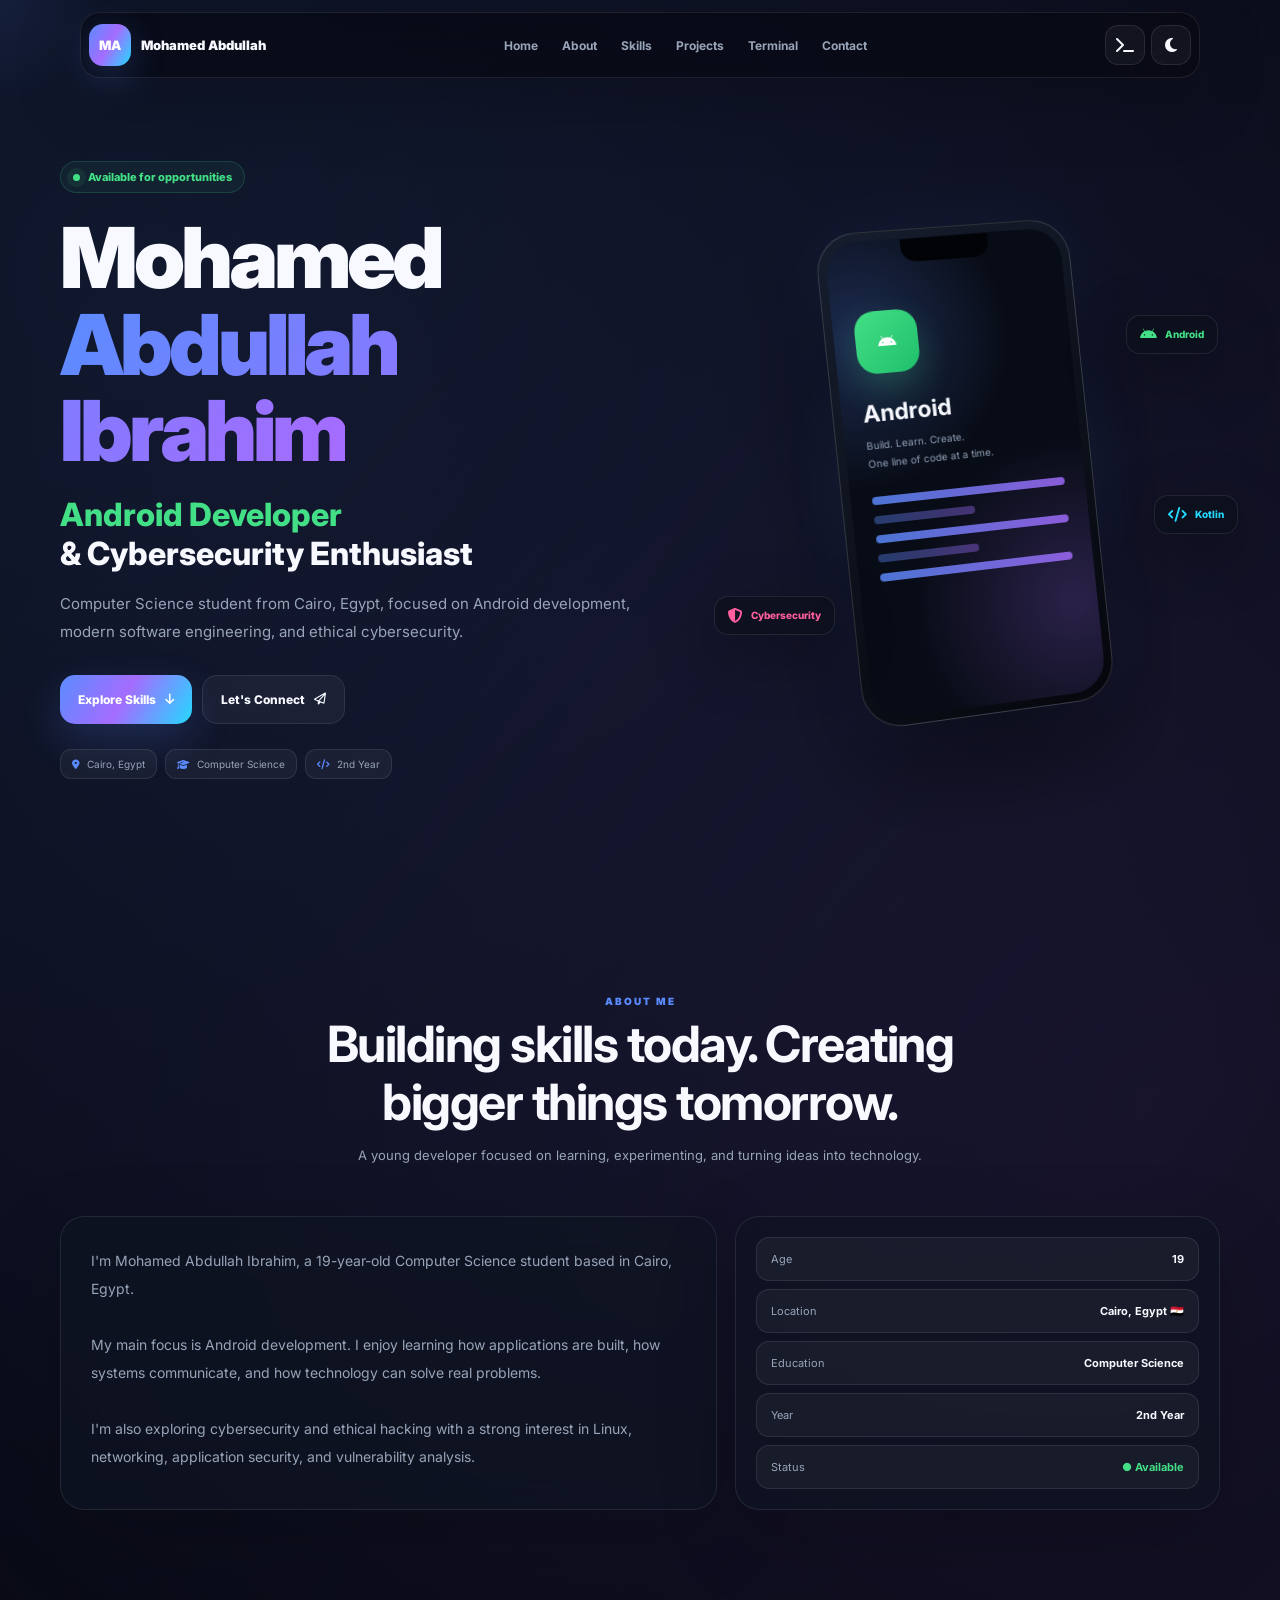
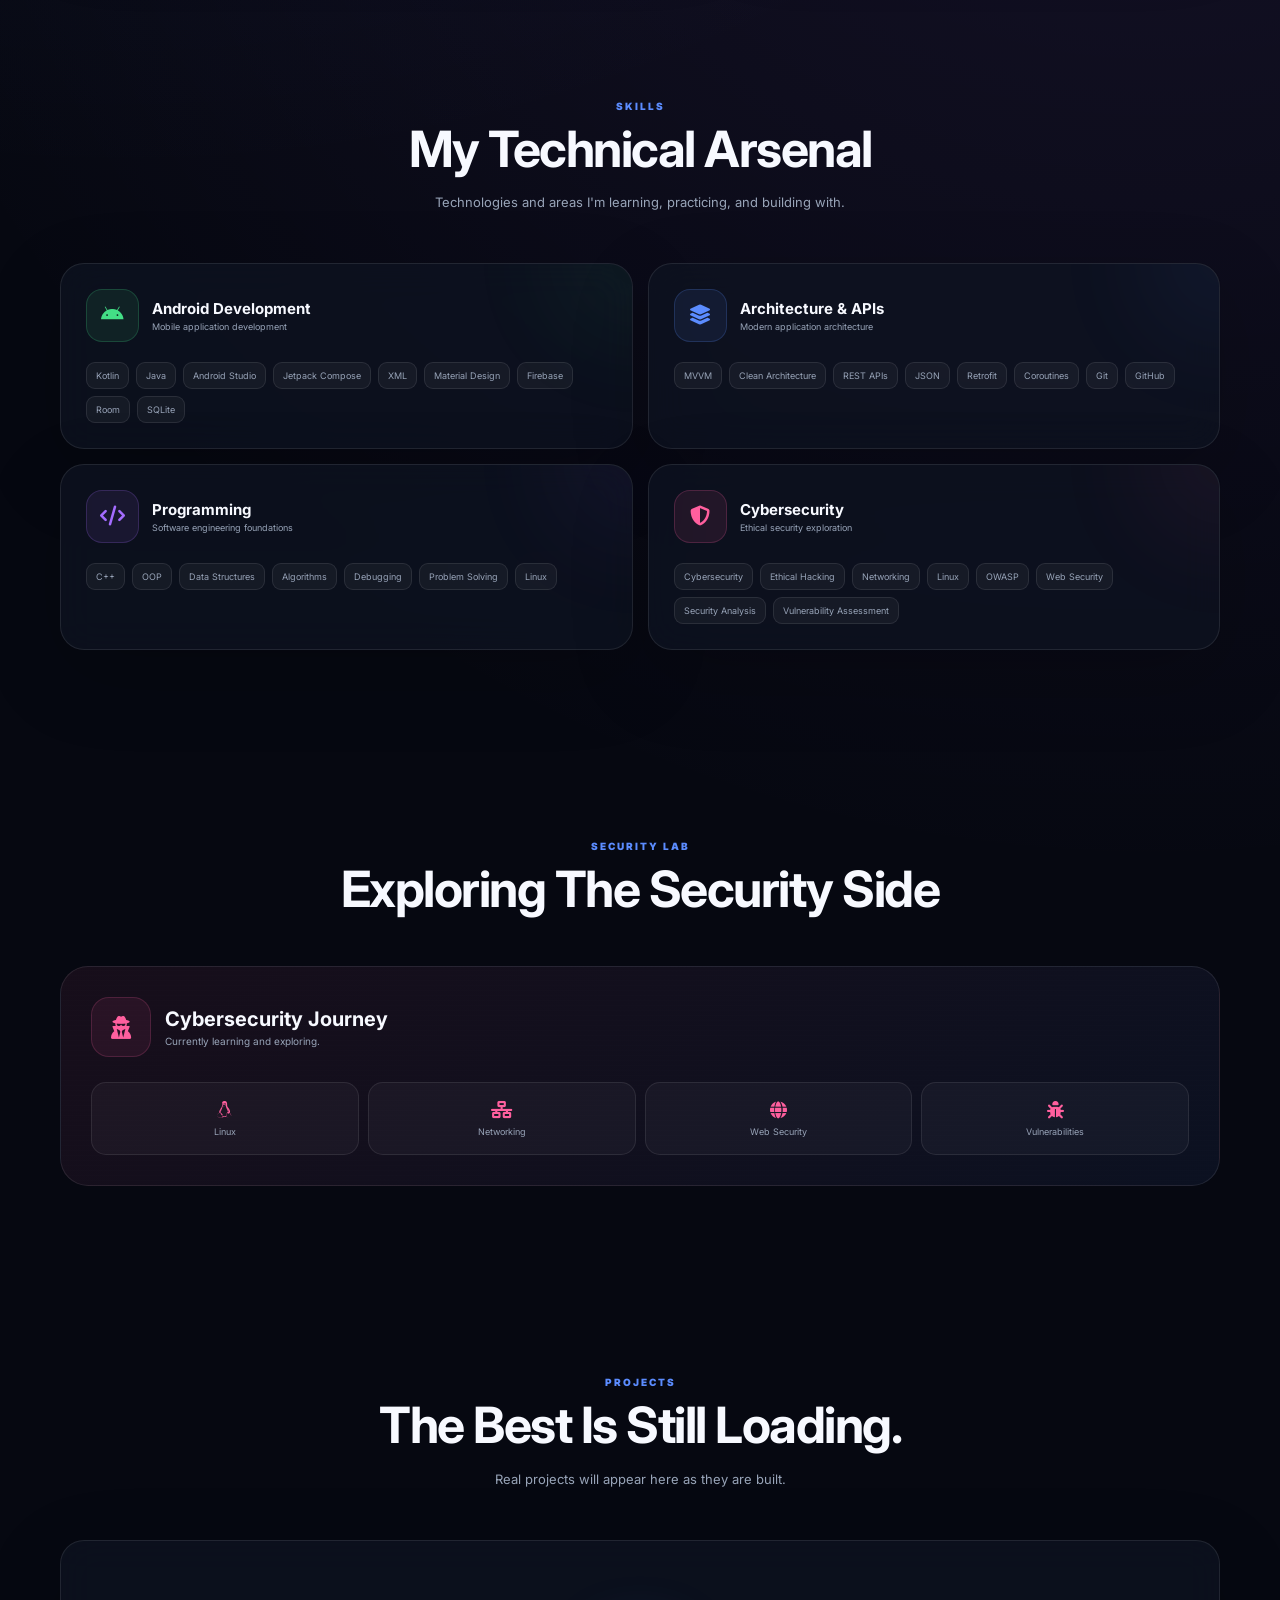
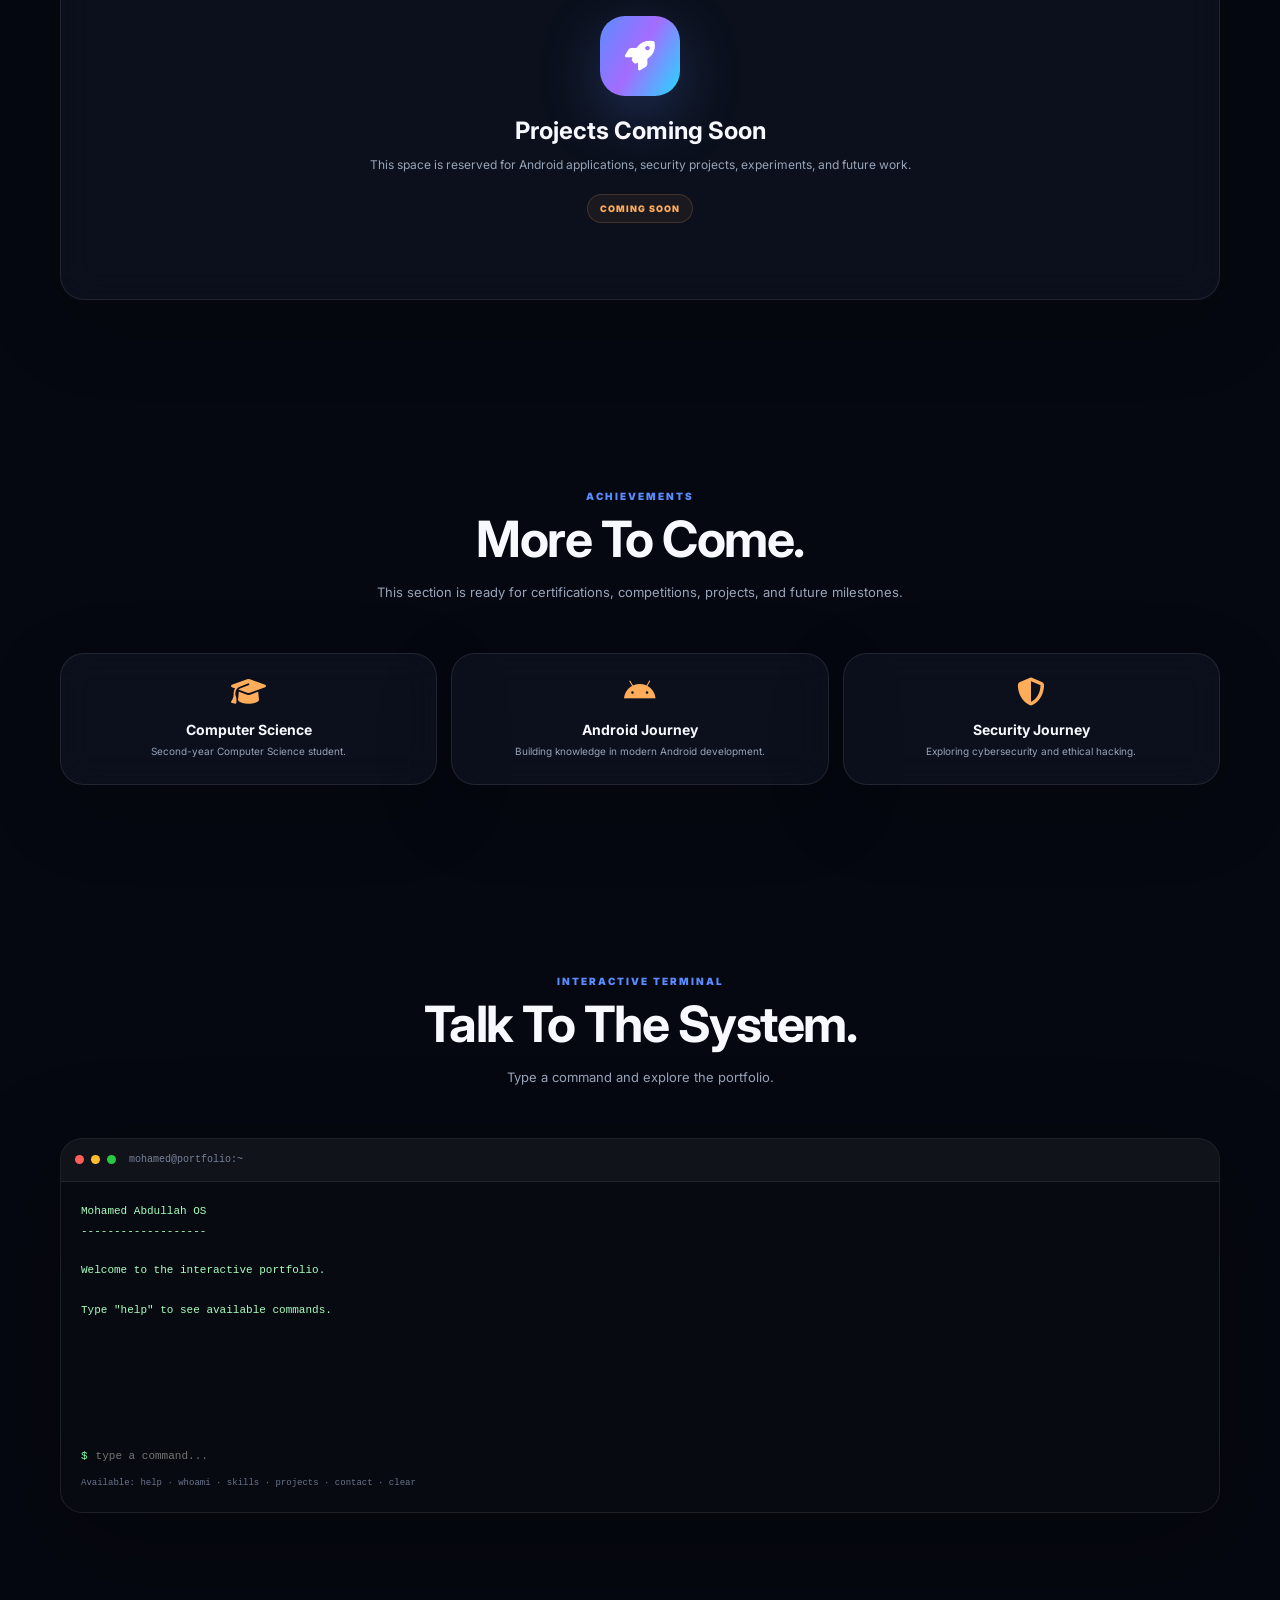
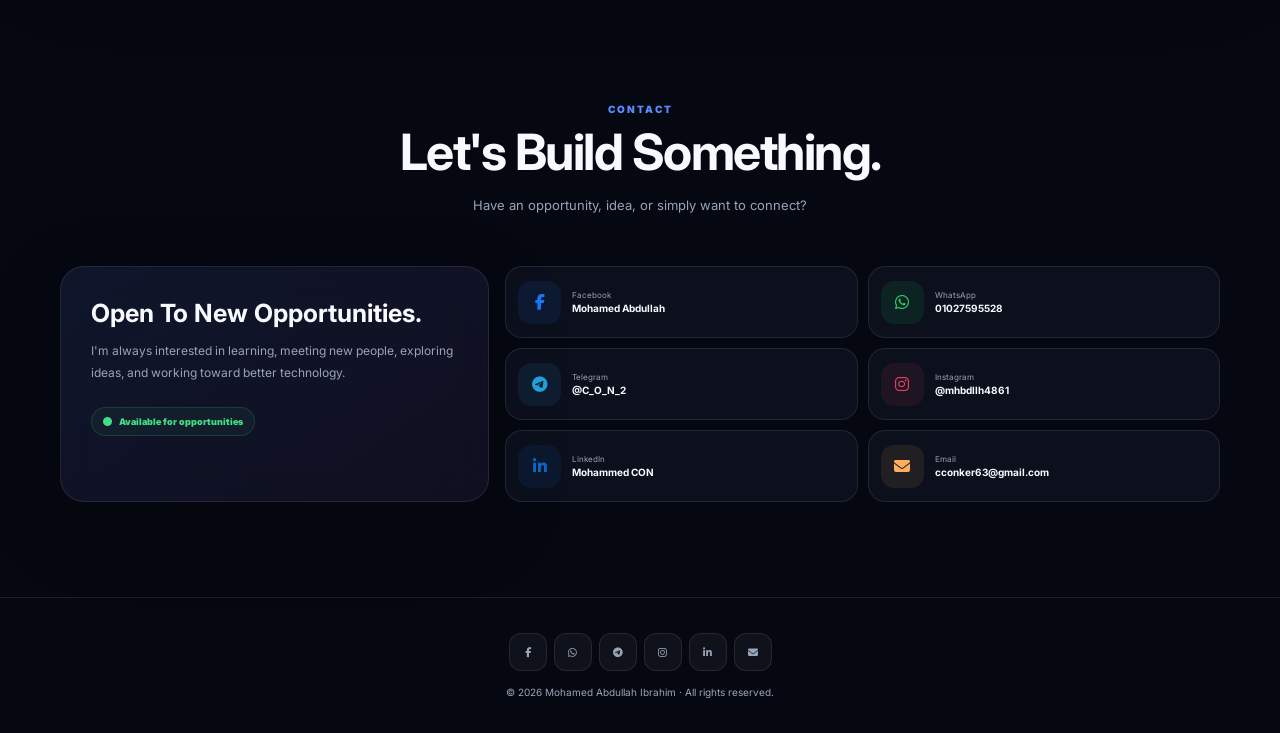
==== commit 6a96729d: "Update index .html" ====
--- a/index .html
+++ b/index .html
@@ -1,36 +1,20 @@
 <!DOCTYPE html>
 <html lang="en">
-
 <head>
-
   <meta charset="UTF-8">
-
-  <meta
-    name="viewport"
-    content="width=device-width, initial-scale=1.0, viewport-fit=cover"
-  >
-
-  <title>
-    Mohamed Abdullah Ibrahim | Android Developer
-  </title>
+  <meta name="viewport" content="width=device-width, initial-scale=1.0, viewport-fit=cover">
+
+  <title>Mohamed Abdullah Ibrahim | Android Developer</title>
 
   <meta
     name="description"
     content="Mohamed Abdullah Ibrahim — Android Developer and Cybersecurity Enthusiast from Cairo, Egypt."
   >
 
-  <meta
-    name="theme-color"
-    content="#070912"
-  >
+  <meta name="theme-color" content="#070912">
 
   <link rel="preconnect" href="https://fonts.googleapis.com">
-
-  <link
-    rel="preconnect"
-    href="https://fonts.gstatic.com"
-    crossorigin
-  >
+  <link rel="preconnect" href="https://fonts.gstatic.com" crossorigin>
 
   <link
     href="https://fonts.googleapis.com/css2?family=Inter:wght@400;500;600;700;800;900&display=swap"
@@ -42,7 +26,6 @@
     href="https://cdnjs.cloudflare.com/ajax/libs/font-awesome/6.5.2/css/all.min.css"
   >
 
-
   <style>
 
     /* =========================================================
@@ -50,32 +33,25 @@
     ========================================================= */
 
     :root {
-
       --bg: #060811;
-
       --bg-soft: #0a0e18;
 
       --card: rgba(15, 20, 34, .72);
-
       --card-2: rgba(255,255,255,.045);
 
       --text: #f7f9ff;
-
       --muted: #98a4b8;
 
       --border: rgba(255,255,255,.09);
 
       --blue: #5b8cff;
-
       --cyan: #24d9ff;
-
       --purple: #a46cff;
-
       --green: #43df86;
-
       --pink: #ff5f9e;
-
       --orange: #ffad5a;
+
+      --radius: 24px;
 
       --gradient:
         linear-gradient(
@@ -85,32 +61,7 @@
           #24d9ff
         );
 
-      --safe-bottom:
-        env(safe-area-inset-bottom, 0px);
-
-    }
-
-
-    /* =========================================================
-       LIGHT THEME
-    ========================================================= */
-
-    body.light {
-
-      --bg: #f5f7fb;
-
-      --bg-soft: #ffffff;
-
-      --card: rgba(255,255,255,.78);
-
-      --card-2: rgba(15,23,42,.045);
-
-      --text: #101828;
-
-      --muted: #667085;
-
-      --border: rgba(15,23,42,.10);
-
+      --safe-bottom: env(safe-area-inset-bottom, 0px);
     }
 
 
@@ -119,25 +70,16 @@
     ========================================================= */
 
     * {
-
       margin: 0;
-
       padding: 0;
-
       box-sizing: border-box;
-
-    }
-
+    }
 
     html {
-
       scroll-behavior: smooth;
-
-    }
-
+    }
 
     body {
-
       min-height: 100vh;
 
       font-family: Inter, sans-serif;
@@ -145,101 +87,48 @@
       color: var(--text);
 
       background:
-
         radial-gradient(
           circle at 10% 5%,
           rgba(91,140,255,.12),
           transparent 28%
         ),
-
         radial-gradient(
           circle at 90% 20%,
           rgba(164,108,255,.10),
           transparent 30%
         ),
-
         var(--bg);
 
       overflow-x: hidden;
 
       -webkit-tap-highlight-color: transparent;
-
-      transition:
-        background .3s ease,
-        color .3s ease;
-
-    }
-
+    }
 
     body.light {
-
-      background:
-
-        radial-gradient(
-          circle at 10% 5%,
-          rgba(91,140,255,.10),
-          transparent 28%
-        ),
-
-        radial-gradient(
-          circle at 90% 20%,
-          rgba(164,108,255,.08),
-          transparent 30%
-        ),
-
-        var(--bg);
-
-    }
-
+      --bg: #f5f7fb;
+      --bg-soft: #ffffff;
+
+      --card: rgba(255,255,255,.78);
+      --card-2: rgba(15,23,42,.045);
+
+      --text: #101828;
+      --muted: #667085;
+
+      --border: rgba(15,23,42,.10);
+    }
 
     ::selection {
-
       background: var(--blue);
-
       color: white;
-
-    }
-
+    }
 
     a {
-
       color: inherit;
-
       text-decoration: none;
-
-    }
-
-
-    button,
-    input {
-
+    }
+
+    button {
       font: inherit;
-
-    }
-
-
-    button {
-
-      border: 0;
-
-    }
-
-
-    img {
-
-      max-width: 100%;
-
-      display: block;
-
-    }
-
-
-    .container {
-
-      width: min(1120px, 92%);
-
-      margin-inline: auto;
-
     }
 
 
@@ -248,7 +137,6 @@
     ========================================================= */
 
     #boot {
-
       position: fixed;
 
       inset: 0;
@@ -258,134 +146,76 @@
       display: flex;
 
       align-items: center;
-
       justify-content: center;
 
       background: #05060a;
 
       transition:
-
         opacity .7s ease,
-
         visibility .7s ease;
-
-    }
-
+    }
 
     #boot.hide {
-
       opacity: 0;
-
       visibility: hidden;
-
-      pointer-events: none;
-
-    }
-
+    }
 
     .boot-box {
-
-      width: min(90%, 620px);
-
-      padding: 30px;
-
-      border:
-
-        1px solid rgba(91,140,255,.25);
-
-      border-radius: 18px;
-
-      background:
-
-        rgba(8,11,20,.85);
-
-      box-shadow:
-
-        0 30px 100px rgba(0,0,0,.5);
-
-      font-family:
-
-        "Courier New",
-        monospace;
-
-      color: #8fa8d8;
-
-    }
-
+      width: min(90%, 470px);
+
+      font-family: monospace;
+
+      color: #7fffb0;
+
+      font-size: 12px;
+
+      line-height: 1.9;
+    }
 
     .boot-title {
-
-      margin-bottom: 20px;
+      font-size: 18px;
 
       color: white;
 
-      font-weight: 800;
-
-      letter-spacing: 2px;
-
-      font-size: 14px;
-
-    }
-
+      margin-bottom: 18px;
+    }
 
     .boot-line {
-
       opacity: 0;
 
-      margin: 8px 0;
-
-      font-size: 12px;
-
       animation:
-
-        bootLine .45s forwards;
-
-    }
-
-
-    .boot-line:nth-child(2) {
-
-      animation-delay: .2s;
-
-    }
-
-
-    .boot-line:nth-child(3) {
-
-      animation-delay: .45s;
-
-    }
-
-
-    .boot-line:nth-child(4) {
-
-      animation-delay: .7s;
-
-    }
-
-
-    .boot-line:nth-child(5) {
-
-      animation-delay: .95s;
-
-    }
-
-
-    .boot-line:nth-child(6) {
-
-      animation-delay: 1.2s;
-
-    }
-
+        bootLine .25s forwards;
+    }
+
+    .boot-line:nth-child(2) { animation-delay: .15s; }
+    .boot-line:nth-child(3) { animation-delay: .3s; }
+    .boot-line:nth-child(4) { animation-delay: .45s; }
+    .boot-line:nth-child(5) { animation-delay: .6s; }
+    .boot-line:nth-child(6) { animation-delay: .75s; }
 
     @keyframes bootLine {
-
       to {
-
         opacity: 1;
-
-      }
-
+      }
+    }
+
+
+    /* =========================================================
+       PROGRESS
+    ========================================================= */
+
+    #progress {
+      position: fixed;
+
+      top: 0;
+      left: 0;
+
+      width: 0;
+      height: 3px;
+
+      background: var(--gradient);
+
+      z-index: 9998;
     }
 
 
@@ -394,288 +224,192 @@
     ========================================================= */
 
     .cursor {
-
       position: fixed;
 
-      width: 20px;
-
-      height: 20px;
+      width: 220px;
+      height: 220px;
+
+      border-radius: 50%;
+
+      background:
+        radial-gradient(
+          circle,
+          rgba(91,140,255,.09),
+          transparent 70%
+        );
+
+      transform:
+        translate(-50%, -50%);
+
+      pointer-events: none;
+
+      z-index: 0;
+    }
+
+
+    /* =========================================================
+       CONTAINER
+    ========================================================= */
+
+    .container {
+      width: min(1160px, 92%);
+
+      margin: auto;
+
+      position: relative;
+
+      z-index: 2;
+    }
+
+    section {
+      padding: 95px 0;
+    }
+
+
+    /* =========================================================
+       NAVBAR
+    ========================================================= */
+
+    .nav {
+      position: fixed;
+
+      top: 12px;
+      left: 50%;
+
+      transform: translateX(-50%);
+
+      width: min(1120px, 94%);
+
+      z-index: 5000;
 
       border:
-
-        1px solid rgba(91,140,255,.8);
-
-      border-radius: 50%;
-
-      pointer-events: none;
-
-      z-index: 99998;
-
-      transform:
-
-        translate(-50%, -50%);
-
-      transition:
-
-        width .15s ease,
-
-        height .15s ease,
-
-        background .15s ease;
-
-      mix-blend-mode: screen;
-
-    }
-
-
-    .cursor.active {
-
-      width: 34px;
-
-      height: 34px;
+        1px solid var(--border);
+
+      border-radius: 20px;
 
       background:
-
-        rgba(91,140,255,.08);
-
-    }
-
-
-    /* =========================================================
-       PROGRESS
-    ========================================================= */
-
-    #progress {
-
-      position: fixed;
-
-      top: 0;
-
-      left: 0;
-
-      height: 3px;
-
-      width: 0;
-
-      z-index: 10000;
+        rgba(7,9,18,.72);
+
+      backdrop-filter: blur(22px);
+      -webkit-backdrop-filter: blur(22px);
+
+      box-shadow:
+        0 20px 70px rgba(0,0,0,.22);
+    }
+
+    body.light .nav {
+      background:
+        rgba(255,255,255,.75);
+    }
+
+    .nav-inner {
+      min-height: 64px;
+
+      display: flex;
+
+      align-items: center;
+
+      justify-content: space-between;
+
+      padding: 7px 8px;
+    }
+
+    .logo {
+      display: flex;
+
+      align-items: center;
+
+      gap: 10px;
+
+      font-size: 13px;
+
+      font-weight: 900;
+
+      white-space: nowrap;
+    }
+
+    .logo-box {
+      width: 42px;
+      height: 42px;
+
+      display: grid;
+
+      place-items: center;
+
+      border-radius: 14px;
+
+      color: white;
 
       background: var(--gradient);
 
-    }
-
-
-    /* =========================================================
-       NAVIGATION
-    ========================================================= */
-
-    .nav {
-
-      position: fixed;
-
-      top: 0;
-
-      left: 0;
-
-      width: 100%;
-
-      z-index: 9000;
-
-      padding: 15px 0;
-
-      background:
-
-        rgba(6,8,17,.55);
-
-      backdrop-filter: blur(18px);
-
-      border-bottom:
-
-        1px solid transparent;
-
-      transition: .25s ease;
-
-    }
-
-
-    .nav.scrolled {
-
-      background:
-
-        rgba(6,8,17,.82);
-
-      border-color: var(--border);
-
-    }
-
-
-    body.light .nav.scrolled {
-
-      background:
-
-        rgba(245,247,251,.82);
-
-    }
-
-
-    .nav-inner {
-
-      width: min(1120px, 92%);
-
-      margin-inline: auto;
-
+      box-shadow:
+        0 10px 35px rgba(91,140,255,.25);
+    }
+
+    .nav-links {
       display: flex;
 
       align-items: center;
 
-      justify-content: space-between;
-
-      gap: 20px;
-
-      position: relative;
-
-    }
-
-
-    .logo {
-
+      gap: 24px;
+    }
+
+    .nav-links a {
+      color: var(--muted);
+
+      font-size: 12px;
+
+      font-weight: 700;
+
+      transition: .25s;
+    }
+
+    .nav-links a:hover {
+      color: var(--text);
+    }
+
+    .nav-actions {
       display: flex;
 
       align-items: center;
 
-      gap: 10px;
-
-      font-size: 13px;
-
-      font-weight: 800;
-
-      white-space: nowrap;
-
-    }
-
-
-    .logo-box {
-
-      width: 42px;
-
-      height: 42px;
+      gap: 6px;
+    }
+
+    .icon-btn {
+      width: 40px;
+      height: 40px;
+
+      border-radius: 13px;
 
       display: grid;
 
       place-items: center;
 
-      border-radius: 12px;
+      border: 1px solid var(--border);
+
+      background: var(--card-2);
+
+      color: var(--text);
+
+      cursor: pointer;
+
+      transition: .25s;
+    }
+
+    .icon-btn:hover,
+    .icon-btn:active {
+      color: white;
 
       background: var(--gradient);
 
-      color: white;
-
-      box-shadow:
-
-        0 10px 35px rgba(91,140,255,.22);
-
-    }
-
-
-    .nav-links {
-
-      display: flex;
-
-      align-items: center;
-
-      gap: 4px;
-
-    }
-
-
-    .nav-links a {
-
-      padding: 9px 11px;
-
-      border-radius: 10px;
-
-      color: var(--muted);
-
-      font-size: 11px;
-
-      font-weight: 600;
-
-      transition: .2s ease;
-
-    }
-
-
-    .nav-links a:hover {
-
-      color: var(--text);
-
-      background:
-
-        rgba(91,140,255,.08);
-
-    }
-
-
-    .nav-actions {
-
-      display: flex;
-
-      align-items: center;
-
-      gap: 7px;
-
-    }
-
-
-    .icon-btn {
-
-      width: 38px;
-
-      height: 38px;
-
-      display: grid;
-
-      place-items: center;
-
-      border-radius: 11px;
-
-      color: var(--muted);
-
-      background:
-
-        rgba(255,255,255,.045);
-
-      border:
-
-        1px solid var(--border);
-
-      cursor: pointer;
-
-      transition: .2s ease;
-
-    }
-
-
-    .icon-btn:hover {
-
-      color: white;
-
-      border-color:
-
-        rgba(91,140,255,.35);
-
-      background:
-
-        rgba(91,140,255,.10);
+      border-color: transparent;
 
       transform: translateY(-2px);
-
-    }
-
+    }
 
     .menu-btn {
-
       display: none;
-
     }
 
 
@@ -684,742 +418,583 @@
     ========================================================= */
 
     .hero {
-
-      min-height: 100vh;
+      min-height: 100svh;
 
       display: flex;
 
       align-items: center;
 
-      padding:
-
-        130px 0 80px;
-
-    }
-
+      padding-top: 135px;
+
+      overflow: hidden;
+    }
 
     .hero-grid {
-
       display: grid;
 
       grid-template-columns:
-
-        1.05fr .95fr;
+        1.08fr .92fr;
 
       align-items: center;
 
       gap: 60px;
-
-    }
-
+    }
 
     .eyebrow {
-
-      width: fit-content;
-
+      display: inline-flex;
+
+      align-items: center;
+
+      gap: 8px;
+
+      padding: 8px 12px;
+
+      border-radius: 999px;
+
+      background:
+        rgba(67,223,134,.06);
+
+      border:
+        1px solid rgba(67,223,134,.17);
+
+      color: var(--green);
+
+      font-size: 11px;
+
+      font-weight: 800;
+
+      margin-bottom: 22px;
+    }
+
+    .pulse {
+      width: 7px;
+      height: 7px;
+
+      border-radius: 50%;
+
+      background: var(--green);
+
+      box-shadow:
+        0 0 0 6px rgba(67,223,134,.08);
+    }
+
+    .hero h1 {
+      font-size:
+        clamp(45px, 7vw, 84px);
+
+      line-height: 1.03;
+
+      letter-spacing: -4px;
+
+      font-weight: 900;
+
+      margin-bottom: 20px;
+    }
+
+    .gradient-text {
+      background: var(--gradient);
+
+      background-size: 200% 200%;
+
+      -webkit-background-clip: text;
+      background-clip: text;
+
+      color: transparent;
+
+      animation:
+        gradientMove 5s ease infinite;
+    }
+
+    @keyframes gradientMove {
+      0%,100% {
+        background-position: 0% 50%;
+      }
+
+      50% {
+        background-position: 100% 50%;
+      }
+    }
+
+    .hero-role {
+      font-size:
+        clamp(21px, 3vw, 32px);
+
+      font-weight: 800;
+
+      margin-bottom: 17px;
+    }
+
+    .hero-role span {
+      color: var(--green);
+    }
+
+    .hero-description {
+      max-width: 650px;
+
+      color: var(--muted);
+
+      font-size: 15px;
+
+      line-height: 1.9;
+
+      margin-bottom: 28px;
+    }
+
+    .buttons {
       display: flex;
 
+      flex-wrap: wrap;
+
+      gap: 10px;
+    }
+
+    .btn {
+      min-height: 49px;
+
+      display: inline-flex;
+
       align-items: center;
 
+      justify-content: center;
+
       gap: 9px;
 
-      padding: 8px 12px;
-
-      border:
-
-        1px solid rgba(67,223,134,.18);
-
-      border-radius: 100px;
-
-      color: #9ce9bb;
+      padding: 0 18px;
+
+      border-radius: 15px;
+
+      border: 1px solid var(--border);
+
+      font-size: 12px;
+
+      font-weight: 800;
+
+      cursor: pointer;
+
+      transition: .25s;
+
+      position: relative;
+
+      overflow: hidden;
+    }
+
+    .btn.primary {
+      color: white;
+
+      background: var(--gradient);
+
+      border: 0;
+
+      box-shadow:
+        0 15px 40px rgba(91,140,255,.20);
+    }
+
+    .btn.primary:hover,
+    .btn.primary:active {
+      transform: translateY(-3px);
+
+      box-shadow:
+        0 20px 55px rgba(91,140,255,.34);
+    }
+
+    .btn.secondary {
+      background: var(--card-2);
+
+      color: var(--text);
+    }
+
+    .btn.secondary:hover,
+    .btn.secondary:active {
+      color: var(--cyan);
+
+      border-color:
+        rgba(36,217,255,.35);
 
       background:
-
-        rgba(67,223,134,.07);
+        rgba(36,217,255,.07);
+
+      transform: translateY(-3px);
+    }
+
+    .meta {
+      display: flex;
+
+      flex-wrap: wrap;
+
+      gap: 8px;
+
+      margin-top: 25px;
+    }
+
+    .meta-item {
+      display: flex;
+
+      align-items: center;
+
+      gap: 7px;
+
+      padding: 8px 11px;
+
+      border-radius: 11px;
+
+      border: 1px solid var(--border);
+
+      background: var(--card-2);
+
+      color: var(--muted);
 
       font-size: 10px;
-
-      font-weight: 700;
-
-      margin-bottom: 22px;
-
-    }
-
-
-    .pulse {
-
-      width: 7px;
-
-      height: 7px;
+    }
+
+    .meta-item i {
+      color: var(--blue);
+    }
+
+
+    /* =========================================================
+       HERO DEVICE
+    ========================================================= */
+
+    .visual {
+      min-height: 500px;
+
+      display: grid;
+
+      place-items: center;
+
+      position: relative;
+    }
+
+    .orb {
+      position: absolute;
+
+      width: 380px;
+      height: 380px;
 
       border-radius: 50%;
 
-      background: var(--green);
-
-      box-shadow:
-
-        0 0 0 5px rgba(67,223,134,.08);
-
-      animation: pulse 1.8s infinite;
-
-    }
-
-
-    @keyframes pulse {
-
-      50% {
-
-        box-shadow:
-
-          0 0 0 9px rgba(67,223,134,0);
-
-      }
-
-    }
-
-
-    .hero h1 {
-
-      font-size:
-
-        clamp(48px, 7vw, 84px);
-
-      line-height: .98;
-
-      letter-spacing: -5px;
-
-      font-weight: 900;
-
-      margin-bottom: 25px;
-
-    }
-
-
-    .gradient-text {
-
-      background: var(--gradient);
-
-      -webkit-background-clip: text;
-
-      background-clip: text;
-
-      color: transparent;
-
-    }
-
-
-    .hero-role {
-
-      color: var(--muted);
-
-      font-size: 25px;
-
-      line-height: 1.45;
-
-      font-weight: 600;
-
-      margin-bottom: 18px;
-
-    }
-
-
-    .hero-role span {
-
-      color: var(--text);
-
-    }
-
-
-    .hero-description {
-
-      max-width: 600px;
-
-      color: var(--muted);
-
-      font-size: 14px;
-
-      line-height: 1.9;
-
-      margin-bottom: 28px;
-
-    }
-
-
-    .buttons {
-
-      display: flex;
-
-      flex-wrap: wrap;
-
-      gap: 10px;
-
-      margin-bottom: 27px;
-
-    }
-
-
-    .btn {
-
-      min-height: 45px;
-
-      display: inline-flex;
-
-      align-items: center;
-
-      justify-content: center;
-
-      gap: 9px;
-
-      padding: 0 18px;
-
-      border-radius: 12px;
-
-      font-size: 11px;
-
-      font-weight: 800;
-
-      transition: .25s ease;
-
-    }
-
-
-    .btn.primary {
-
-      color: white;
-
-      background: var(--gradient);
-
-      box-shadow:
-
-        0 14px 40px rgba(91,140,255,.18);
-
-    }
-
-
-    .btn.secondary {
-
-      color: var(--text);
-
       background:
-
-        rgba(255,255,255,.045);
-
-      border:
-
-        1px solid var(--border);
-
-    }
-
-
-    .btn:hover {
-
-      transform: translateY(-3px);
-
-    }
-
-
-    .btn.secondary:hover {
-
-      background:
-
-        rgba(91,140,255,.08);
-
-      border-color:
-
-        rgba(91,140,255,.25);
-
-    }
-
-
-    .meta {
-
-      display: flex;
-
-      flex-wrap: wrap;
-
-      gap: 18px;
-
-    }
-
-
-    .meta-item {
-
-      display: flex;
-
-      align-items: center;
-
-      gap: 7px;
-
-      color: var(--muted);
-
-      font-size: 10px;
-
-      font-weight: 600;
-
-    }
-
-
-    .meta-item i {
-
-      color: var(--blue);
-
-    }
-
-
-    /* =========================================================
-       HERO VISUAL
-    ========================================================= */
-
-    .visual {
-
-      min-height: 560px;
-
-      position: relative;
-
-      display: grid;
-
-      place-items: center;
-
-    }
-
-
-    .orb {
-
-      position: absolute;
-
-      width: 430px;
-
-      height: 430px;
-
-      border-radius: 50%;
-
-      background:
-
         radial-gradient(
           circle,
-          rgba(91,140,255,.20),
-          rgba(164,108,255,.10) 42%,
-          transparent 70%
+          rgba(91,140,255,.16),
+          transparent 65%
         );
 
-      filter: blur(5px);
-
-      animation: orbFloat 7s ease-in-out infinite;
-
-    }
-
-
-    @keyframes orbFloat {
-
-      0%,100% {
-
-        transform: translateY(0) scale(1);
-
-      }
-
-      50% {
-
-        transform: translateY(-15px) scale(1.03);
-
-      }
-
-    }
-
+      filter: blur(8px);
+    }
 
     .phone {
-
       position: relative;
 
-      z-index: 3;
-
-      width: 270px;
-
-      height: 525px;
-
-      padding: 9px;
-
-      border-radius: 38px;
+      width: 255px;
+      height: 490px;
+
+      border-radius: 40px;
 
       background:
-
         linear-gradient(
           145deg,
-          #1e2534,
-          #080b12
+          #161d2d,
+          #05070c
         );
 
       border:
-
-        1px solid rgba(255,255,255,.14);
+        1px solid rgba(255,255,255,.16);
 
       box-shadow:
-
-        0 40px 100px rgba(0,0,0,.55),
-
-        0 0 70px rgba(91,140,255,.12);
+        0 45px 100px rgba(0,0,0,.55),
+        0 0 70px rgba(91,140,255,.10);
 
       transform:
-
-        perspective(1000px)
-        rotateY(-8deg)
-        rotateX(3deg);
+        rotate(-6deg)
+        perspective(900px)
+        rotateY(7deg);
 
       animation:
-
         phoneFloat 5s ease-in-out infinite;
 
-    }
-
+      overflow: hidden;
+    }
 
     @keyframes phoneFloat {
 
       0%,100% {
-
         transform:
-
-          perspective(1000px)
-          rotateY(-8deg)
-          rotateX(3deg)
-          translateY(0);
-
+          translateY(0)
+          rotate(-6deg)
+          perspective(900px)
+          rotateY(7deg);
       }
 
       50% {
-
         transform:
-
-          perspective(1000px)
-          rotateY(-8deg)
-          rotateX(3deg)
-          translateY(-12px);
-
-      }
-
-    }
-
+          translateY(-12px)
+          rotate(-4deg)
+          perspective(900px)
+          rotateY(7deg);
+      }
+
+    }
 
     .notch {
-
       position: absolute;
 
-      top: 15px;
-
+      top: 9px;
       left: 50%;
 
-      transform: translateX(-50%);
-
-      width: 90px;
-
-      height: 22px;
-
-      border-radius: 0 0 15px 15px;
-
-      background: #05070c;
-
-      z-index: 5;
-
-    }
-
+      transform:
+        translateX(-50%);
+
+      width: 88px;
+      height: 23px;
+
+      border-radius:
+        0 0 15px 15px;
+
+      background: #020307;
+
+      z-index: 3;
+    }
 
     .screen {
-
-      width: 100%;
-
-      height: 100%;
-
-      border-radius: 30px;
+      position: absolute;
+
+      inset: 8px;
+
+      border-radius: 33px;
+
+      padding:
+        70px 21px 25px;
 
       overflow: hidden;
 
-      padding: 80px 25px 30px;
-
-      text-align: center;
-
       background:
-
         radial-gradient(
-          circle at 50% 15%,
-          rgba(67,223,134,.13),
-          transparent 30%
+          circle at 10% 20%,
+          rgba(91,140,255,.25),
+          transparent 35%
         ),
-
+        radial-gradient(
+          circle at 90% 80%,
+          rgba(164,108,255,.22),
+          transparent 38%
+        ),
+        #080c16;
+    }
+
+    .android-logo {
+      width: 62px;
+      height: 62px;
+
+      display: grid;
+
+      place-items: center;
+
+      border-radius: 20px;
+
+      color: white;
+
+      background:
         linear-gradient(
-          145deg,
-          #0e1720,
-          #071018
+          135deg,
+          #43df86,
+          #20bf6b
         );
 
-    }
-
-
-    .android-logo {
-
-      width: 70px;
-
-      height: 70px;
-
-      display: grid;
-
-      place-items: center;
-
-      margin: 0 auto 22px;
-
-      border-radius: 22px;
+      box-shadow:
+        0 15px 35px rgba(67,223,134,.22);
+
+      margin-bottom: 25px;
+    }
+
+    .screen h3 {
+      font-size: 23px;
+
+      margin-bottom: 8px;
+    }
+
+    .screen p {
+      color: #91a0b7;
+
+      font-size: 10px;
+
+      line-height: 1.8;
+
+      margin-bottom: 24px;
+    }
+
+    .code-line {
+      height: 8px;
+
+      border-radius: 20px;
 
       background:
-
-        rgba(67,223,134,.10);
-
-      border:
-
-        1px solid rgba(67,223,134,.20);
-
-      color: var(--green);
-
-      font-size: 32px;
-
-      box-shadow:
-
-        0 0 50px rgba(67,223,134,.08);
-
-    }
-
-
-    .screen h3 {
-
-      font-size: 20px;
-
-      margin-bottom: 10px;
-
-    }
-
-
-    .screen p {
-
-      color: #7e8c9d;
-
-      font-size: 9px;
-
-      line-height: 1.8;
-
-      margin-bottom: 35px;
-
-    }
-
-
-    .code-line {
-
-      width: 85%;
-
-      height: 5px;
-
-      margin: 10px auto;
-
-      border-radius: 20px;
-
-      background:
-
         linear-gradient(
           90deg,
-          rgba(67,223,134,.5),
-          rgba(91,140,255,.18)
+          var(--blue),
+          var(--purple)
         );
 
-    }
-
+      margin-bottom: 11px;
+
+      opacity: .82;
+    }
 
     .code-line.short {
-
-      width: 58%;
-
-    }
-
+      width: 52%;
+
+      opacity: .38;
+    }
 
     .float-card {
-
       position: absolute;
 
-      z-index: 5;
-
       display: flex;
 
       align-items: center;
 
       gap: 8px;
 
-      padding: 11px 14px;
-
-      border-radius: 13px;
-
-      color: white;
+      padding: 11px 13px;
+
+      border-radius: 14px;
+
+      border: 1px solid var(--border);
 
       background:
-
-        rgba(12,17,29,.82);
+        rgba(12,16,27,.78);
+
+      backdrop-filter: blur(18px);
+
+      box-shadow:
+        0 20px 60px rgba(0,0,0,.35);
+
+      font-size: 10px;
+
+      font-weight: 800;
+
+      animation:
+        chipFloat 4s ease-in-out infinite;
+    }
+
+    .float-card i {
+      font-size: 15px;
+    }
+
+    .android-chip {
+      top: 95px;
+      right: 2px;
+
+      color: var(--green);
+    }
+
+    .security-chip {
+      bottom: 85px;
+      left: 0;
+
+      color: var(--pink);
+
+      animation-delay: 1s;
+    }
+
+    .kotlin-chip {
+      top: 275px;
+      right: -18px;
+
+      color: var(--cyan);
+
+      animation-delay: 2s;
+    }
+
+    @keyframes chipFloat {
+      0%,100% {
+        transform: translateY(0);
+      }
+
+      50% {
+        transform: translateY(-9px);
+      }
+    }
+
+
+    /* =========================================================
+       SECTION HEAD
+    ========================================================= */
+
+    .section-head {
+      text-align: center;
+
+      max-width: 700px;
+
+      margin:
+        0 auto 48px;
+    }
+
+    .kicker {
+      color: var(--blue);
+
+      font-size: 10px;
+
+      font-weight: 900;
+
+      letter-spacing: 2px;
+
+      text-transform: uppercase;
+
+      margin-bottom: 9px;
+    }
+
+    .section-title {
+      font-size:
+        clamp(30px, 5vw, 50px);
+
+      letter-spacing: -1.5px;
+
+      line-height: 1.15;
+
+      margin-bottom: 12px;
+    }
+
+    .section-text {
+      color: var(--muted);
+
+      font-size: 13px;
+
+      line-height: 1.9;
+    }
+
+
+    /* =========================================================
+       CARDS
+    ========================================================= */
+
+    .glass {
+      background: var(--card);
 
       border:
-
         1px solid var(--border);
 
-      backdrop-filter: blur(15px);
+      border-radius: var(--radius);
+
+      backdrop-filter: blur(18px);
 
       box-shadow:
-
-        0 18px 50px rgba(0,0,0,.35);
-
-      font-size: 10px;
-
-      font-weight: 800;
-
-      animation:
-
-        chipFloat 4s ease-in-out infinite;
-
-    }
-
-
-    .float-card i {
-
-      font-size: 15px;
-
-    }
-
-
-    @keyframes chipFloat {
-
-      0%,100% {
-
-        transform: translateY(0);
-
-      }
-
-      50% {
-
-        transform: translateY(-8px);
-
-      }
-
-    }
-
-
-    .android-chip {
-
-      right: 0;
-
-      top: 130px;
-
-      color: #a9f5c7;
-
-    }
-
-
-    .security-chip {
-
-      left: 0;
-
-      bottom: 110px;
-
-      color: #ff9ac3;
-
-      animation-delay: .6s;
-
-    }
-
-
-    .kotlin-chip {
-
-      right: 35px;
-
-      top: 370px;
-
-      color: #c3b0ff;
-
-      animation-delay: 1s;
-
-    }
-
-
-    /* =========================================================
-       SECTIONS
-    ========================================================= */
-
-    section {
-
-      padding: 110px 0;
-
-    }
-
-
-    .section-head {
-
-      max-width: 720px;
-
-      margin-bottom: 42px;
-
-    }
-
-
-    .kicker {
-
-      color: var(--blue);
-
-      font-size: 10px;
-
-      font-weight: 900;
-
-      text-transform: uppercase;
-
-      letter-spacing: 2px;
-
-      margin-bottom: 12px;
-
-    }
-
-
-    .section-title {
-
-      font-size:
-
-        clamp(34px, 5vw, 55px);
-
-      line-height: 1.05;
-
-      letter-spacing: -2.5px;
-
-      margin-bottom: 15px;
-
-    }
-
-
-    .section-text {
-
-      color: var(--muted);
-
-      font-size: 13px;
-
-      line-height: 1.8;
-
-    }
-
-
-    /* =========================================================
-       GLASS
-    ========================================================= */
-
-    .glass {
-
-      background: var(--card);
-
-      border:
-
-        1px solid var(--border);
+        0 25px 80px rgba(0,0,0,.18);
+
+      transition:
+        transform .3s,
+        border .3s,
+        box-shadow .3s;
+    }
+
+    .glass:hover {
+      transform: translateY(-6px);
+
+      border-color:
+        rgba(91,140,255,.25);
 
       box-shadow:
-
-        0 25px 70px rgba(0,0,0,.18);
-
-      backdrop-filter: blur(20px);
-
+        0 35px 90px rgba(0,0,0,.28);
     }
 
 
@@ -1428,93 +1003,61 @@
     ========================================================= */
 
     .about-grid {
-
       display: grid;
 
-      grid-template-columns: 1.2fr .8fr;
-
-      gap: 20px;
-
-    }
-
+      grid-template-columns:
+        1.15fr .85fr;
+
+      gap: 18px;
+    }
 
     .about-card {
-
-      padding: 34px;
-
-      border-radius: var(--radius);
-
-    }
-
+      padding: 30px;
+    }
 
     .about-card p {
-
       color: var(--muted);
 
-      font-size: 13px;
+      font-size: 14px;
 
       line-height: 2;
-
-    }
-
+    }
 
     .info-card {
-
-      border-radius: var(--radius);
-
-      padding: 12px 24px;
-
-    }
-
+      padding: 20px;
+    }
 
     .info-row {
-
-      min-height: 65px;
-
       display: flex;
 
-      align-items: center;
-
       justify-content: space-between;
 
       gap: 15px;
 
-      border-bottom:
-
+      padding: 14px;
+
+      border-radius: 13px;
+
+      background: var(--card-2);
+
+      border:
         1px solid var(--border);
 
-    }
-
+      margin-bottom: 8px;
+
+      font-size: 11px;
+    }
 
     .info-row:last-child {
-
-      border-bottom: 0;
-
-    }
-
+      margin-bottom: 0;
+    }
 
     .info-row span {
-
       color: var(--muted);
-
-      font-size: 11px;
-
-    }
-
-
-    .info-row strong {
-
-      font-size: 11px;
-
-      text-align: right;
-
-    }
-
+    }
 
     .available {
-
       color: var(--green);
-
     }
 
 
@@ -1523,93 +1066,82 @@
     ========================================================= */
 
     .skills-grid {
-
       display: grid;
 
       grid-template-columns:
-
         repeat(2, 1fr);
 
-      gap: 18px;
-
-    }
-
+      gap: 15px;
+    }
 
     .skill-card {
+      padding: 25px;
 
       position: relative;
 
       overflow: hidden;
 
-      border-radius: var(--radius);
-
-      padding: 26px;
-
-    }
-
-
-    .skill-card::before {
-
+      --accent: var(--blue);
+    }
+
+    .skill-card::after {
       content: "";
 
       position: absolute;
 
-      left: 0;
-
-      top: 0;
-
-      width: 100%;
-
-      height: 2px;
+      width: 150px;
+      height: 150px;
+
+      border-radius: 50%;
+
+      right: -80px;
+      top: -80px;
 
       background: var(--accent);
 
-      box-shadow:
-
-        0 0 25px var(--accent);
-
-    }
-
+      filter: blur(60px);
+
+      opacity: .08;
+
+      transition: .4s;
+    }
+
+    .skill-card:hover::after {
+      opacity: .18;
+
+      transform: scale(1.3);
+    }
 
     .skill-top {
-
       display: flex;
 
       align-items: center;
 
-      gap: 15px;
-
-      margin-bottom: 23px;
-
-    }
-
+      gap: 13px;
+
+      margin-bottom: 20px;
+    }
 
     .skill-icon {
-
-      width: 48px;
-
-      height: 48px;
-
-      flex: 0 0 48px;
+      width: 53px;
+      height: 53px;
 
       display: grid;
 
       place-items: center;
 
-      border-radius: 14px;
+      border-radius: 16px;
 
       color: var(--accent);
 
       background:
-
         color-mix(
           in srgb,
-          var(--accent) 10%,
+          var(--accent) 9%,
           transparent
         );
 
       border:
-
         1px solid
         color-mix(
           in srgb,
@@ -1617,60 +1149,72 @@
           transparent
         );
 
-      font-size: 21px;
-
-    }
-
+      font-size: 20px;
+
+      transition: .3s;
+    }
+
+    .skill-card:hover .skill-icon {
+      color: white;
+
+      background: var(--accent);
+
+      transform:
+        rotate(-5deg)
+        scale(1.06);
+    }
 
     .skill-top h3 {
-
       font-size: 15px;
-
-      margin-bottom: 4px;
-
-    }
-
+    }
 
     .skill-top p {
-
       color: var(--muted);
 
-      font-size: 10px;
-
-    }
-
+      font-size: 9px;
+
+      margin-top: 3px;
+    }
 
     .tags {
-
       display: flex;
 
       flex-wrap: wrap;
 
       gap: 7px;
-
-    }
-
+    }
 
     .tag {
-
       padding: 7px 9px;
 
-      border-radius: 8px;
+      border-radius: 9px;
+
+      background: var(--card-2);
+
+      border:
+        1px solid var(--border);
 
       color: var(--muted);
 
+      font-size: 9px;
+
+      transition: .25s;
+    }
+
+    .tag:hover,
+    .tag:active {
+      color: white;
+
       background:
-
-        var(--card-2);
-
-      border:
-
-        1px solid var(--border);
-
-      font-size: 9px;
-
-      font-weight: 700;
-
+        linear-gradient(
+          135deg,
+          var(--blue),
+          var(--purple)
+        );
+
+      border-color: transparent;
+
+      transform: translateY(-2px);
     }
 
 
@@ -1679,288 +1223,233 @@
     ========================================================= */
 
     .security-box {
+      position: relative;
+
+      overflow: hidden;
 
       padding: 30px;
 
-      border-radius: var(--radius);
+      border-radius: 28px;
 
       background:
-
         linear-gradient(
-          120deg,
-          rgba(255,95,158,.055),
-          rgba(91,140,255,.055)
+          145deg,
+          rgba(255,95,158,.07),
+          rgba(91,140,255,.07)
         );
 
       border:
-
         1px solid var(--border);
+    }
+
+    .security-box::before {
+      content: "";
+
+      position: absolute;
+
+      inset: 0;
+
+      background:
+        repeating-linear-gradient(
+          0deg,
+          transparent,
+          transparent 4px,
+          rgba(255,255,255,.012) 5px
+        );
+
+      pointer-events: none;
+    }
+
+    .security-head {
+      display: flex;
+
+      align-items: center;
+
+      gap: 14px;
+
+      margin-bottom: 25px;
+    }
+
+    .security-icon {
+      width: 60px;
+      height: 60px;
+
+      display: grid;
+
+      place-items: center;
+
+      border-radius: 18px;
+
+      color: var(--pink);
+
+      background:
+        rgba(255,95,158,.08);
+
+      border:
+        1px solid rgba(255,95,158,.18);
+
+      font-size: 23px;
+    }
+
+    .security-head h3 {
+      font-size: 20px;
+    }
+
+    .security-head p {
+      color: var(--muted);
+
+      font-size: 10px;
+
+      margin-top: 4px;
+    }
+
+    .security-grid {
+      display: grid;
+
+      grid-template-columns:
+        repeat(4, 1fr);
+
+      gap: 9px;
+    }
+
+    .security-item {
+      padding: 17px 10px;
+
+      text-align: center;
+
+      border-radius: 15px;
+
+      background: rgba(255,255,255,.035);
+
+      border:
+        1px solid var(--border);
+
+      transition: .25s;
+    }
+
+    .security-item:hover,
+    .security-item:active {
+      background:
+        rgba(255,95,158,.07);
+
+      border-color:
+        rgba(255,95,158,.3);
+
+      transform: translateY(-3px);
+    }
+
+    .security-item i {
+      color: var(--pink);
+
+      font-size: 17px;
+
+      margin-bottom: 8px;
+    }
+
+    .security-item span {
+      display: block;
+
+      color: var(--muted);
+
+      font-size: 9px;
+    }
+
+
+    /* =========================================================
+       PROJECT
+    ========================================================= */
+
+    .project-card {
+      min-height: 360px;
+
+      display: grid;
+
+      place-items: center;
+
+      text-align: center;
+
+      padding: 35px;
+
+      overflow: hidden;
+
+      position: relative;
+    }
+
+    .project-icon {
+      width: 80px;
+      height: 80px;
+
+      display: grid;
+
+      place-items: center;
+
+      border-radius: 25px;
+
+      color: white;
+
+      background: var(--gradient);
+
+      font-size: 30px;
 
       box-shadow:
-
-        0 30px 90px rgba(0,0,0,.18);
-
-    }
-
-
-    .security-head {
-
-      display: flex;
-
-      align-items: center;
-
-      gap: 15px;
-
-      margin-bottom: 28px;
-
-    }
-
-
-    .security-icon {
-
-      width: 54px;
-
-      height: 54px;
-
-      display: grid;
-
-      place-items: center;
-
-      border-radius: 16px;
-
-      color: var(--pink);
+        0 20px 60px rgba(91,140,255,.25);
+
+      margin: 0 auto 20px;
+
+      animation:
+        projectFloat 4s ease-in-out infinite;
+    }
+
+    @keyframes projectFloat {
+      0%,100% {
+        transform: translateY(0);
+      }
+
+      50% {
+        transform: translateY(-9px);
+      }
+    }
+
+    .project-card h3 {
+      font-size: 24px;
+
+      margin-bottom: 9px;
+    }
+
+    .project-card p {
+      max-width: 560px;
+
+      color: var(--muted);
+
+      font-size: 12px;
+
+      line-height: 1.9;
+
+      margin: 0 auto 17px;
+    }
+
+    .coming {
+      display: inline-block;
+
+      padding: 8px 12px;
+
+      border-radius: 999px;
+
+      color: var(--orange);
 
       background:
-
-        rgba(255,95,158,.08);
+        rgba(255,173,90,.06);
 
       border:
-
-        1px solid rgba(255,95,158,.18);
-
-      font-size: 22px;
-
-    }
-
-
-    .security-head h3 {
-
-      font-size: 16px;
-
-      margin-bottom: 5px;
-
-    }
-
-
-    .security-head p {
-
-      color: var(--muted);
-
-      font-size: 10px;
-
-    }
-
-
-    .security-grid {
-
-      display: grid;
-
-      grid-template-columns:
-
-        repeat(4, 1fr);
-
-      gap: 12px;
-
-    }
-
-
-    .security-item {
-
-      min-height: 95px;
-
-      display: flex;
-
-      flex-direction: column;
-
-      align-items: center;
-
-      justify-content: center;
-
-      gap: 9px;
-
-      border-radius: 14px;
-
-      color: var(--muted);
-
-      background:
-
-        rgba(255,255,255,.025);
-
-      border:
-
-        1px solid var(--border);
-
-      font-size: 10px;
-
-      font-weight: 700;
-
-      transition: .2s ease;
-
-    }
-
-
-    .security-item:hover {
-
-      color: var(--text);
-
-      transform: translateY(-4px);
-
-      border-color:
-
-        rgba(255,95,158,.25);
-
-    }
-
-
-    .security-item i {
-
-      color: var(--pink);
-
-      font-size: 20px;
-
-    }
-
-
-    /* =========================================================
-       PROJECTS
-    ========================================================= */
-
-    .project-card {
-
-      min-height: 330px;
-
-      display: grid;
-
-      place-items: center;
-
-      text-align: center;
-
-      padding: 35px;
-
-      border-radius: var(--radius);
-
-      position: relative;
-
-      overflow: hidden;
-
-    }
-
-
-    .project-card::before {
-
-      content: "";
-
-      position: absolute;
-
-      width: 250px;
-
-      height: 250px;
-
-      border-radius: 50%;
-
-      background:
-
-        rgba(91,140,255,.09);
-
-      filter: blur(60px);
-
-    }
-
-
-    .project-card > div {
-
-      position: relative;
-
-      z-index: 2;
-
-      max-width: 500px;
-
-    }
-
-
-    .project-icon {
-
-      width: 65px;
-
-      height: 65px;
-
-      display: grid;
-
-      place-items: center;
-
-      margin: 0 auto 20px;
-
-      border-radius: 20px;
-
-      color: var(--blue);
-
-      background:
-
-        rgba(91,140,255,.08);
-
-      border:
-
-        1px solid rgba(91,140,255,.18);
-
-      font-size: 25px;
-
-    }
-
-
-    .project-card h3 {
-
-      font-size: 21px;
-
-      margin-bottom: 12px;
-
-    }
-
-
-    .project-card p {
-
-      color: var(--muted);
-
-      font-size: 12px;
-
-      line-height: 1.8;
-
-      margin-bottom: 18px;
-
-    }
-
-
-    .coming {
-
-      display: inline-flex;
-
-      padding: 8px 12px;
-
-      border-radius: 100px;
-
-      color: #b8c8ff;
-
-      background:
-
-        rgba(91,140,255,.08);
-
-      border:
-
-        1px solid rgba(91,140,255,.16);
+        1px solid rgba(255,173,90,.18);
 
       font-size: 9px;
 
-      font-weight: 800;
-
+      font-weight: 900;
+
+      text-transform: uppercase;
+
+      letter-spacing: 1px;
     }
 
 
@@ -1969,66 +1458,40 @@
     ========================================================= */
 
     .achievements {
-
       display: grid;
 
       grid-template-columns:
-
         repeat(3, 1fr);
 
-      gap: 18px;
-
-    }
-
+      gap: 14px;
+    }
 
     .achievement {
-
-      padding: 28px;
-
-      border-radius: var(--radius);
-
-      transition: .25s ease;
-
-    }
-
-
-    .achievement:hover {
-
-      transform: translateY(-5px);
-
-    }
-
-
-    .achievement > i {
-
-      display: block;
-
-      margin-bottom: 20px;
-
-      color: var(--blue);
-
-      font-size: 24px;
-
-    }
-
+      padding: 24px;
+
+      text-align: center;
+    }
+
+    .achievement i {
+      font-size: 28px;
+
+      color: var(--orange);
+
+      margin-bottom: 15px;
+    }
 
     .achievement h3 {
-
-      font-size: 15px;
-
-      margin-bottom: 8px;
-
-    }
-
+      font-size: 14px;
+
+      margin-bottom: 5px;
+    }
 
     .achievement p {
-
       color: var(--muted);
 
-      font-size: 11px;
+      font-size: 10px;
 
       line-height: 1.7;
-
     }
 
 
@@ -2037,27 +1500,21 @@
     ========================================================= */
 
     .terminal {
-
       overflow: hidden;
 
-      border-radius: 20px;
+      border-radius: 22px;
+
+      background: #070a11;
 
       border:
-
-        1px solid rgba(255,255,255,.10);
-
-      background: #080b12;
+        1px solid rgba(255,255,255,.09);
 
       box-shadow:
-
         0 30px 100px rgba(0,0,0,.35);
-
-    }
-
+    }
 
     .terminal-bar {
-
-      height: 45px;
+      height: 43px;
 
       display: flex;
 
@@ -2065,128 +1522,94 @@
 
       gap: 7px;
 
-      padding: 0 15px;
+      padding: 0 14px;
+
+      background:
+        rgba(255,255,255,.035);
 
       border-bottom:
-
         1px solid rgba(255,255,255,.07);
-
-      background:
-
-        rgba(255,255,255,.025);
-
-    }
-
+    }
 
     .terminal-dot {
-
       width: 9px;
-
       height: 9px;
 
       border-radius: 50%;
 
-      background: #465066;
-
-    }
-
+      background: #ff5f57;
+    }
+
+    .terminal-dot:nth-child(2) {
+      background: #ffbd2e;
+    }
+
+    .terminal-dot:nth-child(3) {
+      background: #28c840;
+    }
 
     .terminal-title {
-
-      margin-left: 8px;
-
-      color: #748198;
-
-      font-family:
-
-        "Courier New",
-        monospace;
+      color: #77829a;
+
+      font-family: monospace;
 
       font-size: 10px;
 
-    }
-
+      margin-left: 6px;
+    }
 
     .terminal-body {
-
-      min-height: 350px;
+      min-height: 330px;
 
       padding: 20px;
 
-      font-family:
-
-        "Courier New",
-        monospace;
+      color: #a7ffbf;
+
+      font-family: monospace;
 
       font-size: 11px;
 
-      color: #91a3bf;
-
-    }
-
+      line-height: 1.8;
+    }
 
     .terminal-output {
-
-      max-height: 245px;
-
-      overflow-y: auto;
-
       white-space: pre-wrap;
 
-      line-height: 1.7;
-
-      margin-bottom: 14px;
-
-    }
-
+      min-height: 245px;
+
+      overflow-wrap: anywhere;
+    }
 
     .terminal-input {
-
       display: flex;
 
       align-items: center;
 
       gap: 8px;
 
-    }
-
-
-    .terminal-input > span {
-
-      color: var(--green);
-
-    }
-
+      color: #7fffb0;
+    }
 
     .terminal-input input {
-
-      flex: 1;
-
-      min-width: 0;
+      width: 100%;
 
       border: 0;
 
       outline: 0;
 
-      color: #d9e2f0;
-
       background: transparent;
 
-      font-family: inherit;
-
-      font-size: inherit;
-
-    }
-
+      color: #fff;
+
+      font: inherit;
+    }
 
     .terminal-help {
-
-      margin-top: 12px;
-
-      color: #56657d;
+      color: #69758b;
 
       font-size: 9px;
 
+      margin-top: 8px;
     }
 
 
@@ -2195,216 +1618,313 @@
     ========================================================= */
 
     .contact-grid {
-
       display: grid;
 
-      grid-template-columns: .8fr 1.2fr;
-
-      gap: 20px;
-
-    }
-
+      grid-template-columns:
+        .75fr 1.25fr;
+
+      gap: 16px;
+    }
 
     .contact-intro {
-
-      padding: 32px;
-
-      border-radius: var(--radius);
-
-    }
-
+      padding: 30px;
+
+      background:
+        linear-gradient(
+          145deg,
+          rgba(91,140,255,.11),
+          rgba(164,108,255,.07)
+        );
+    }
 
     .contact-intro h3 {
-
-      font-size: 23px;
-
-      margin-bottom: 13px;
-
-    }
-
+      font-size: 25px;
+
+      line-height: 1.3;
+
+      margin-bottom: 10px;
+    }
 
     .contact-intro p {
-
       color: var(--muted);
 
       font-size: 12px;
 
       line-height: 1.9;
 
-      margin-bottom: 25px;
-
-    }
-
+      margin-bottom: 22px;
+    }
 
     .status {
+      display: inline-flex;
+
+      align-items: center;
+
+      gap: 7px;
+
+      padding: 8px 11px;
+
+      border-radius: 999px;
+
+      color: var(--green);
+
+      background:
+        rgba(67,223,134,.06);
+
+      border:
+        1px solid rgba(67,223,134,.16);
+
+      font-size: 9px;
+
+      font-weight: 900;
+    }
+
+    .social-grid {
+      display: grid;
+
+      grid-template-columns:
+        repeat(2, 1fr);
+
+      gap: 10px;
+    }
+
+    .social {
+      --social: var(--blue);
 
       display: flex;
 
       align-items: center;
 
-      gap: 8px;
-
-      color: var(--green);
+      gap: 11px;
+
+      min-height: 72px;
+
+      padding: 12px;
+
+      border-radius: 17px;
+
+      background: var(--card);
+
+      border:
+        1px solid var(--border);
+
+      transition: .3s;
+
+      position: relative;
+
+      overflow: hidden;
+    }
+
+    .social:hover,
+    .social:active {
+      transform: translateY(-4px);
+
+      border-color: var(--social);
+
+      box-shadow:
+        0 18px 50px
+        color-mix(
+          in srgb,
+          var(--social) 10%,
+          transparent
+        );
+    }
+
+    .social-icon {
+      width: 43px;
+      height: 43px;
+
+      flex-shrink: 0;
+
+      display: grid;
+
+      place-items: center;
+
+      border-radius: 13px;
+
+      color: var(--social);
+
+      background:
+        color-mix(
+          in srgb,
+          var(--social) 9%,
+          transparent
+        );
+
+      transition: .3s;
+    }
+
+    .social:hover .social-icon,
+    .social:active .social-icon {
+      color: white;
+
+      background: var(--social);
+
+      transform:
+        rotate(-5deg)
+        scale(1.05);
+    }
+
+    .social small {
+      display: block;
+
+      color: var(--muted);
+
+      font-size: 8px;
+
+      margin-bottom: 2px;
+    }
+
+    .social strong {
+      display: block;
 
       font-size: 10px;
 
-      font-weight: 700;
-
-    }
-
-
-    .status i {
-
-      font-size: 7px;
-
-    }
-
-
-    .social-grid {
+      overflow-wrap: anywhere;
+    }
+
+    .facebook { --social: #1877f2; }
+    .whatsapp { --social: #25d366; }
+    .telegram { --social: #229ed9; }
+    .instagram { --social: #e4405f; }
+    .linkedin { --social: #0a66c2; }
+    .email { --social: #ffad5a; }
+
+
+    /* =========================================================
+       FOOTER
+    ========================================================= */
+
+    footer {
+      padding: 35px 0 calc(35px + var(--safe-bottom));
+
+      text-align: center;
+
+      border-top:
+        1px solid var(--border);
+
+      color: var(--muted);
+
+      font-size: 10px;
+    }
+
+    .footer-icons {
+      display: flex;
+
+      justify-content: center;
+
+      gap: 7px;
+
+      margin-bottom: 15px;
+    }
+
+    .footer-icons a {
+      width: 38px;
+      height: 38px;
 
       display: grid;
 
-      grid-template-columns:
-
-        repeat(2, 1fr);
-
-      gap: 12px;
-
-    }
-
-
-    .social {
-
-      min-height: 82px;
-
-      display: flex;
-
-      align-items: center;
-
-      gap: 13px;
-
-      padding: 15px;
-
-      border-radius: 15px;
-
-      background:
-
-        var(--card);
+      place-items: center;
+
+      border-radius: 12px;
+
+      background: var(--card-2);
 
       border:
-
         1px solid var(--border);
 
-      transition: .25s ease;
-
-    }
-
-
-    .social:hover {
-
-      transform: translateY(-4px);
-
-      border-color:
-
-        rgba(91,140,255,.28);
-
-    }
-
-
-    .social-icon {
-
-      width: 43px;
-
-      height: 43px;
-
-      flex: 0 0 43px;
+      transition: .25s;
+    }
+
+    .footer-icons a:hover,
+    .footer-icons a:active {
+      color: white;
+
+      background: var(--gradient);
+
+      border-color: transparent;
+
+      transform: translateY(-3px);
+    }
+
+
+    /* =========================================================
+       BACK TOP
+    ========================================================= */
+
+    #backTop {
+      position: fixed;
+
+      right: 18px;
+
+      bottom:
+        calc(18px + var(--safe-bottom));
+
+      width: 45px;
+      height: 45px;
+
+      border-radius: 14px;
+
+      border:
+        1px solid var(--border);
+
+      background: var(--card);
+
+      color: var(--text);
 
       display: grid;
 
       place-items: center;
 
-      border-radius: 12px;
-
-      font-size: 18px;
-
-    }
-
-
-    .social small {
-
-      display: block;
-
-      color: var(--muted);
-
-      font-size: 8px;
-
-      margin-bottom: 5px;
-
-    }
-
-
-    .social strong {
-
-      display: block;
-
-      font-size: 10px;
-
-      word-break: break-word;
-
-    }
-
-
-    .facebook .social-icon {
-
-      color: #5b8cff;
-
-      background: rgba(91,140,255,.10);
-
-    }
-
-
-    .whatsapp .social-icon {
-
-      color: #43df86;
-
-      background: rgba(67,223,134,.10);
-
-    }
-
-
-    .telegram .social-icon {
-
-      color: #24d9ff;
-
-      background: rgba(36,217,255,.10);
-
-    }
-
-
-    .instagram .social-icon {
-
-      color: #ff5f9e;
-
-      background: rgba(255,95,158,.10);
-
-    }
-
-
-    .linkedin .social-icon {
-
-      color: #5b8cff;
-
-      background: rgba(91,140,255,.10);
-
-    }
-
-
-    .email .social-icon {
-
-      color: #ffad5a;
-
-      background: rgba(255,173,90,.10);
-
+      cursor: pointer;
+
+      opacity: 0;
+
+      visibility: hidden;
+
+      transform: translateY(15px);
+
+      transition: .3s;
+
+      z-index: 4000;
+    }
+
+    #backTop.show {
+      opacity: 1;
+
+      visibility: visible;
+
+      transform: translateY(0);
+    }
+
+    #backTop:hover,
+    #backTop:active {
+      color: white;
+
+      background: var(--gradient);
+
+      border-color: transparent;
+    }
+
+
+    /* =========================================================
+       REVEAL
+    ========================================================= */
+
+    .reveal {
+      opacity: 0;
+
+      transform: translateY(25px);
+
+      transition:
+        opacity .7s ease,
+        transform .7s ease;
+    }
+
+    .reveal.active {
+      opacity: 1;
+
+      transform: translateY(0);
     }
 
 
@@ -2413,7 +1933,6 @@
     ========================================================= */
 
     .command-overlay {
-
       position: fixed;
 
       inset: 0;
@@ -2429,7 +1948,6 @@
       padding-top: 110px;
 
       background:
-
         rgba(0,0,0,.55);
 
       backdrop-filter: blur(12px);
@@ -2439,33 +1957,26 @@
       visibility: hidden;
 
       transition: .25s;
-
-    }
-
+    }
 
     .command-overlay.open {
-
       opacity: 1;
 
       visibility: visible;
-
-    }
-
+    }
 
     .command {
-
       width: min(92%, 560px);
 
       border-radius: 20px;
 
-      background: #0c111d;
+      background:
+        #0c111d;
 
       border:
-
         1px solid rgba(255,255,255,.11);
 
       box-shadow:
-
         0 35px 120px rgba(0,0,0,.55);
 
       overflow: hidden;
@@ -2473,19 +1984,13 @@
       transform: translateY(-15px);
 
       transition: .25s;
-
-    }
-
+    }
 
     .command-overlay.open .command {
-
       transform: translateY(0);
-
-    }
-
+    }
 
     .command-search {
-
       display: flex;
 
       align-items: center;
@@ -2495,21 +2000,14 @@
       padding: 15px;
 
       border-bottom:
-
         1px solid rgba(255,255,255,.07);
-
-    }
-
+    }
 
     .command-search i {
-
       color: #6f7b91;
-
-    }
-
+    }
 
     .command-search input {
-
       width: 100%;
 
       border: 0;
@@ -2521,19 +2019,13 @@
       color: white;
 
       font-size: 13px;
-
-    }
-
+    }
 
     .command-list {
-
       padding: 8px;
-
-    }
-
+    }
 
     .command-item {
-
       width: 100%;
 
       display: flex;
@@ -2559,196 +2051,20 @@
       font-size: 11px;
 
       transition: .2s;
-
-    }
-
+    }
 
     .command-item:hover,
     .command-item:active {
-
       color: white;
 
       background:
-
         rgba(91,140,255,.12);
-
-    }
-
+    }
 
     .command-item i {
-
       width: 24px;
 
       color: var(--blue);
-
-    }
-
-
-    /* =========================================================
-       FOOTER
-    ========================================================= */
-
-    footer {
-
-      padding:
-
-        35px 0
-        calc(35px + var(--safe-bottom));
-
-      border-top:
-
-        1px solid var(--border);
-
-      text-align: center;
-
-    }
-
-
-    .footer-icons {
-
-      display: flex;
-
-      justify-content: center;
-
-      gap: 8px;
-
-      margin-bottom: 18px;
-
-    }
-
-
-    .footer-icons a {
-
-      width: 38px;
-
-      height: 38px;
-
-      display: grid;
-
-      place-items: center;
-
-      border-radius: 11px;
-
-      color: var(--muted);
-
-      background:
-
-        rgba(255,255,255,.035);
-
-      border:
-
-        1px solid var(--border);
-
-      font-size: 14px;
-
-      transition: .2s;
-
-    }
-
-
-    .footer-icons a:hover {
-
-      color: white;
-
-      background:
-
-        rgba(91,140,255,.10);
-
-      transform: translateY(-3px);
-
-    }
-
-
-    footer p {
-
-      color: var(--muted);
-
-      font-size: 9px;
-
-    }
-
-
-    /* =========================================================
-       REVEAL
-    ========================================================= */
-
-    .reveal {
-
-      opacity: 0;
-
-      transform: translateY(25px);
-
-      transition:
-
-        opacity .7s ease,
-
-        transform .7s ease;
-
-    }
-
-
-    .reveal.visible {
-
-      opacity: 1;
-
-      transform: translateY(0);
-
-    }
-
-
-    /* =========================================================
-       BACK TOP
-    ========================================================= */
-
-    #backTop {
-
-      position: fixed;
-
-      right: 20px;
-
-      bottom: 20px;
-
-      z-index: 7000;
-
-      width: 42px;
-
-      height: 42px;
-
-      display: grid;
-
-      place-items: center;
-
-      border-radius: 13px;
-
-      color: white;
-
-      background: var(--gradient);
-
-      box-shadow:
-
-        0 15px 40px rgba(0,0,0,.30);
-
-      cursor: pointer;
-
-      opacity: 0;
-
-      visibility: hidden;
-
-      transform: translateY(10px);
-
-      transition: .25s ease;
-
-    }
-
-
-    #backTop.show {
-
-      opacity: 1;
-
-      visibility: visible;
-
-      transform: translateY(0);
-
     }
 
 
@@ -2759,7 +2075,6 @@
     @media(max-width: 900px) {
 
       .nav-links {
-
         position: absolute;
 
         top: calc(100% + 9px);
@@ -2779,11 +2094,9 @@
         gap: 3px;
 
         background:
-
           rgba(8,11,20,.94);
 
         border:
-
           1px solid var(--border);
 
         border-radius: 18px;
@@ -2797,281 +2110,161 @@
         transform: translateY(-10px);
 
         transition: .25s;
-
-      }
-
-
-      body.light .nav-links {
-
+      }
+
+      .nav-links.open {
+        opacity: 1;
+
+        visibility: visible;
+
+        transform: translateY(0);
+      }
+
+      .nav-links a {
+        padding: 13px;
+
+        border-radius: 11px;
+      }
+
+      .nav-links a:hover {
         background:
-
-          rgba(255,255,255,.94);
-
-      }
-
-
-      .nav-links.open {
-
-        opacity: 1;
-
-        visibility: visible;
-
-        transform: translateY(0);
-
-      }
-
-
-      .nav-links a {
-
-        padding: 13px;
-
-        border-radius: 11px;
-
-      }
-
-
-      .nav-links a:hover {
-
-        background:
-
           rgba(91,140,255,.08);
-
-      }
-
+      }
 
       .menu-btn {
-
         display: grid;
-
-      }
-
+      }
 
       .hero-grid {
-
         grid-template-columns: 1fr;
 
         text-align: center;
-
-      }
-
-
-      .eyebrow {
-
+      }
+
+      .hero-description {
         margin-inline: auto;
-
-      }
-
-
-      .hero-description {
-
-        margin-inline: auto;
-
-      }
-
+      }
 
       .buttons,
       .meta {
-
         justify-content: center;
-
-      }
-
+      }
 
       .visual {
-
         min-height: 430px;
-
-      }
-
+      }
 
       .about-grid,
       .contact-grid {
-
         grid-template-columns: 1fr;
-
-      }
-
+      }
     }
 
 
     @media(max-width: 650px) {
 
       .cursor {
-
         display: none;
-
-      }
-
+      }
 
       section {
-
         padding: 80px 0;
-
-      }
-
+      }
 
       .hero {
-
         padding-top: 115px;
-
-      }
-
+      }
 
       .hero h1 {
-
         font-size: 45px;
 
         letter-spacing: -2.5px;
-
-      }
-
+      }
 
       .hero-role {
-
         font-size: 21px;
-
-      }
-
+      }
 
       .hero-description {
-
         font-size: 13px;
-
-      }
-
+      }
 
       .buttons {
-
         flex-direction: column;
-
-      }
-
+      }
 
       .btn {
-
         width: 100%;
-
-      }
-
+      }
 
       .meta {
-
         flex-direction: column;
-
-      }
-
+      }
 
       .meta-item {
-
         justify-content: center;
-
-      }
-
+      }
 
       .visual {
-
         min-height: 390px;
-
-      }
-
+      }
 
       .phone {
-
         width: 205px;
-
         height: 400px;
-
-      }
-
+      }
 
       .orb {
-
         width: 300px;
-
         height: 300px;
-
-      }
-
+      }
 
       .kotlin-chip {
-
         right: -2px;
-
         top: 230px;
-
-      }
-
+      }
 
       .android-chip {
-
         right: -3px;
-
         top: 65px;
-
-      }
-
+      }
 
       .security-chip {
-
         left: -3px;
-
         bottom: 55px;
-
-      }
-
+      }
 
       .skills-grid {
-
         grid-template-columns: 1fr;
-
-      }
-
+      }
 
       .security-grid {
-
         grid-template-columns:
-
           repeat(2, 1fr);
-
-      }
-
+      }
 
       .achievements {
-
         grid-template-columns: 1fr;
-
-      }
-
+      }
 
       .social-grid {
-
         grid-template-columns: 1fr;
-
-      }
-
+      }
 
       .about-card {
-
         padding: 24px;
-
-      }
-
+      }
 
       .terminal-body {
-
         min-height: 310px;
 
         padding: 15px;
 
         font-size: 10px;
-
-      }
-
+      }
 
       .command-overlay {
-
         padding-top: 80px;
-
       }
 
     }
@@ -3080,49 +2273,30 @@
     @media(max-width: 390px) {
 
       .logo span {
-
         display: none;
-
-      }
-
+      }
 
       .logo-box {
-
         width: 40px;
-
         height: 40px;
-
-      }
-
+      }
 
       .hero h1 {
-
         font-size: 40px;
-
-      }
-
+      }
 
       .phone {
-
         width: 185px;
-
         height: 360px;
-
-      }
-
+      }
 
       .security-chip,
       .kotlin-chip {
-
         display: none;
-
-      }
-
+      }
 
       .security-grid {
-
         gap: 7px;
-
       }
 
     }
@@ -3137,7 +2311,6 @@
       *,
       *::before,
       *::after {
-
         scroll-behavior: auto !important;
 
         animation-duration: .01ms !important;
@@ -3145,13 +2318,11 @@
         animation-iteration-count: 1 !important;
 
         transition-duration: .01ms !important;
-
       }
 
     }
 
   </style>
-
 </head>
 
 
@@ -3160,7 +2331,7 @@
 
   <!-- ========================================================
        BOOT SCREEN
-  ======================================================== -->
+  ========================================================= -->
 
   <div id="boot">
 
@@ -3204,7 +2375,7 @@
        NAV
   ========================================================= -->
 
-  <header class="nav" id="navbar">
+  <header class="nav">
 
     <div class="nav-inner">
 
@@ -3223,29 +2394,17 @@
 
       <nav class="nav-links" id="navLinks">
 
-        <a href="#home">
-          Home
-        </a>
-
-        <a href="#about">
-          About
-        </a>
-
-        <a href="#skills">
-          Skills
-        </a>
-
-        <a href="#projects">
-          Projects
-        </a>
-
-        <a href="#terminal">
-          Terminal
-        </a>
-
-        <a href="#contact">
-          Contact
-        </a>
+        <a href="#home">Home</a>
+
+        <a href="#about">About</a>
+
+        <a href="#skills">Skills</a>
+
+        <a href="#projects">Projects</a>
+
+        <a href="#terminal">Terminal</a>
+
+        <a href="#contact">Contact</a>
 
       </nav>
 
@@ -3257,31 +2416,23 @@
           id="commandBtn"
           aria-label="Command palette"
         >
-
           <i class="fa-solid fa-terminal"></i>
-
         </button>
-
 
         <button
           class="icon-btn"
           id="themeBtn"
           aria-label="Theme"
         >
-
           <i class="fa-solid fa-moon"></i>
-
         </button>
-
 
         <button
           class="icon-btn menu-btn"
           id="menuBtn"
           aria-label="Menu"
         >
-
           <i class="fa-solid fa-bars"></i>
-
         </button>
 
       </div>
@@ -3331,9 +2482,7 @@
 
             <div class="hero-role">
 
-              <span>
-                Android Developer
-              </span>
+              <span>Android Developer</span>
 
               <br>
 
@@ -3436,13 +2585,9 @@
                 </h3>
 
                 <p>
-
                   Build. Learn. Create.
-
                   <br>
-
                   One line of code at a time.
-
                 </p>
 
                 <div class="code-line"></div>
@@ -3510,17 +2655,13 @@
           </div>
 
           <h2 class="section-title">
-
             Building skills today.
             Creating bigger things tomorrow.
-
           </h2>
 
           <p class="section-text">
-
             A young developer focused on learning,
             experimenting, and turning ideas into technology.
-
           </p>
 
         </div>
@@ -3558,61 +2699,43 @@
 
             <div class="info-row">
 
-              <span>
-                Age
-              </span>
-
-              <strong>
-                19
-              </strong>
+              <span>Age</span>
+
+              <strong>19</strong>
 
             </div>
 
 
             <div class="info-row">
 
-              <span>
-                Location
-              </span>
-
-              <strong>
-                Cairo, Egypt 🇪🇬
-              </strong>
+              <span>Location</span>
+
+              <strong>Cairo, Egypt 🇪🇬</strong>
 
             </div>
 
 
             <div class="info-row">
 
-              <span>
-                Education
-              </span>
-
-              <strong>
-                Computer Science
-              </strong>
+              <span>Education</span>
+
+              <strong>Computer Science</strong>
 
             </div>
 
 
             <div class="info-row">
 
-              <span>
-                Year
-              </span>
-
-              <strong>
-                2nd Year
-              </strong>
+              <span>Year</span>
+
+              <strong>2nd Year</strong>
 
             </div>
 
 
             <div class="info-row">
 
-              <span>
-                Status
-              </span>
+              <span>Status</span>
 
               <strong class="available">
                 ● Available
@@ -3648,10 +2771,8 @@
           </h2>
 
           <p class="section-text">
-
             Technologies and areas I'm learning,
             practicing, and building with.
-
           </p>
 
         </div>
@@ -3690,41 +2811,15 @@
 
             <div class="tags">
 
-              <span class="tag">
-                Kotlin
-              </span>
-
-              <span class="tag">
-                Java
-              </span>
-
-              <span class="tag">
-                Android Studio
-              </span>
-
-              <span class="tag">
-                Jetpack Compose
-              </span>
-
-              <span class="tag">
-                XML
-              </span>
-
-              <span class="tag">
-                Material Design
-              </span>
-
-              <span class="tag">
-                Firebase
-              </span>
-
-              <span class="tag">
-                Room
-              </span>
-
-              <span class="tag">
-                SQLite
-              </span>
+              <span class="tag">Kotlin</span>
+              <span class="tag">Java</span>
+              <span class="tag">Android Studio</span>
+              <span class="tag">Jetpack Compose</span>
+              <span class="tag">XML</span>
+              <span class="tag">Material Design</span>
+              <span class="tag">Firebase</span>
+              <span class="tag">Room</span>
+              <span class="tag">SQLite</span>
 
             </div>
 
@@ -3761,37 +2856,14 @@
 
             <div class="tags">
 
-              <span class="tag">
-                MVVM
-              </span>
-
-              <span class="tag">
-                Clean Architecture
-              </span>
-
-              <span class="tag">
-                REST APIs
-              </span>
-
-              <span class="tag">
-                JSON
-              </span>
-
-              <span class="tag">
-                Retrofit
-              </span>
-
-              <span class="tag">
-                Coroutines
-              </span>
-
-              <span class="tag">
-                Git
-              </span>
-
-              <span class="tag">
-                GitHub
-              </span>
+              <span class="tag">MVVM</span>
+              <span class="tag">Clean Architecture</span>
+              <span class="tag">REST APIs</span>
+              <span class="tag">JSON</span>
+              <span class="tag">Retrofit</span>
+              <span class="tag">Coroutines</span>
+              <span class="tag">Git</span>
+              <span class="tag">GitHub</span>
 
             </div>
 
@@ -3828,33 +2900,13 @@
 
             <div class="tags">
 
-              <span class="tag">
-                C++
-              </span>
-
-              <span class="tag">
-                OOP
-              </span>
-
-              <span class="tag">
-                Data Structures
-              </span>
-
-              <span class="tag">
-                Algorithms
-              </span>
-
-              <span class="tag">
-                Debugging
-              </span>
-
-              <span class="tag">
-                Problem Solving
-              </span>
-
-              <span class="tag">
-                Linux
-              </span>
+              <span class="tag">C++</span>
+              <span class="tag">OOP</span>
+              <span class="tag">Data Structures</span>
+              <span class="tag">Algorithms</span>
+              <span class="tag">Debugging</span>
+              <span class="tag">Problem Solving</span>
+              <span class="tag">Linux</span>
 
             </div>
 
@@ -3891,37 +2943,14 @@
 
             <div class="tags">
 
-              <span class="tag">
-                Cybersecurity
-              </span>
-
-              <span class="tag">
-                Ethical Hacking
-              </span>
-
-              <span class="tag">
-                Networking
-              </span>
-
-              <span class="tag">
-                Linux
-              </span>
-
-              <span class="tag">
-                OWASP
-              </span>
-
-              <span class="tag">
-                Web Security
-              </span>
-
-              <span class="tag">
-                Security Analysis
-              </span>
-
-              <span class="tag">
-                Vulnerability Assessment
-              </span>
+              <span class="tag">Cybersecurity</span>
+              <span class="tag">Ethical Hacking</span>
+              <span class="tag">Networking</span>
+              <span class="tag">Linux</span>
+              <span class="tag">OWASP</span>
+              <span class="tag">Web Security</span>
+              <span class="tag">Security Analysis</span>
+              <span class="tag">Vulnerability Assessment</span>
 
             </div>
 
@@ -4077,10 +3106,8 @@
             </h3>
 
             <p>
-
               This space is reserved for Android applications,
               security projects, experiments, and future work.
-
             </p>
 
             <span class="coming">
@@ -4115,10 +3142,8 @@
           </h2>
 
           <p class="section-text">
-
             This section is ready for certifications,
             competitions, projects, and future milestones.
-
           </p>
 
         </div>
@@ -4209,9 +3234,7 @@
           <div class="terminal-bar">
 
             <span class="terminal-dot"></span>
-
             <span class="terminal-dot"></span>
-
             <span class="terminal-dot"></span>
 
             <span class="terminal-title">
@@ -4249,7 +3272,7 @@
             <div class="terminal-help">
 
               Available:
-              help · whoami · skills · projects · contact · clear · neofetch
+              help · whoami · skills · projects · contact · clear
 
             </div>
 
@@ -4297,11 +3320,9 @@
             </h3>
 
             <p>
-
               I'm always interested in learning,
               meeting new people, exploring ideas,
               and working toward better technology.
-
             </p>
 
 
@@ -4327,9 +3348,7 @@
             >
 
               <div class="social-icon">
-
                 <i class="fa-brands fa-facebook-f"></i>
-
               </div>
 
               <div>
@@ -4355,9 +3374,7 @@
             >
 
               <div class="social-icon">
-
                 <i class="fa-brands fa-whatsapp"></i>
-
               </div>
 
               <div>
@@ -4383,9 +3400,7 @@
             >
 
               <div class="social-icon">
-
                 <i class="fa-brands fa-telegram"></i>
-
               </div>
 
               <div>
@@ -4411,9 +3426,7 @@
             >
 
               <div class="social-icon">
-
                 <i class="fa-brands fa-instagram"></i>
-
               </div>
 
               <div>
@@ -4439,9 +3452,7 @@
             >
 
               <div class="social-icon">
-
                 <i class="fa-brands fa-linkedin-in"></i>
-
               </div>
 
               <div>
@@ -4465,9 +3476,7 @@
             >
 
               <div class="social-icon">
-
                 <i class="fa-solid fa-envelope"></i>
-
               </div>
 
               <div>
@@ -4505,80 +3514,59 @@
     <div class="container">
 
       <div class="footer-icons">
-
 
         <a
           href="https://www.facebook.com/share/1DsBQE5YmH/"
           target="_blank"
           rel="noopener"
         >
-
           <i class="fa-brands fa-facebook-f"></i>
-
         </a>
-
 
         <a
           href="https://wa.me/201027595528"
           target="_blank"
           rel="noopener"
         >
-
           <i class="fa-brands fa-whatsapp"></i>
-
         </a>
-
 
         <a
           href="https://t.me/C_O_N_2"
           target="_blank"
           rel="noopener"
         >
-
           <i class="fa-brands fa-telegram"></i>
-
         </a>
-
 
         <a
           href="https://instagram.com/mhbdllh4861"
           target="_blank"
           rel="noopener"
         >
-
           <i class="fa-brands fa-instagram"></i>
-
         </a>
-
 
         <a
           href="https://www.linkedin.com/in/mohammed-con"
           target="_blank"
           rel="noopener"
         >
-
           <i class="fa-brands fa-linkedin-in"></i>
-
         </a>
 
-
-        <a
-          href="mailto:cconker63@gmail.com"
-        >
+        <a href="mailto:cconker63@gmail.com">
 
           <i class="fa-solid fa-envelope"></i>
 
         </a>
 
-
       </div>
 
 
       <p>
 
-        ©
-
-        <span id="year"></span>
+        © <span id="year"></span>
 
         Mohamed Abdullah Ibrahim
 
@@ -4597,10 +3585,7 @@
        BACK TOP
   ========================================================= -->
 
-  <button
-    id="backTop"
-    aria-label="Back to top"
-  >
+  <button id="backTop">
 
     <i class="fa-solid fa-arrow-up"></i>
 
@@ -4624,8 +3609,7 @@
 
         <input
           id="commandSearch"
-          type="text"
-          placeholder="Search commands..."
+          placeholder="Search or type a command..."
           autocomplete="off"
         >
 
@@ -4633,29 +3617,13 @@
 
 
       <div class="command-list">
-
 
         <button
           class="command-item"
           data-target="#home"
         >
-
           <i class="fa-solid fa-house"></i>
-
-          Go to Home
-
-        </button>
-
-
-        <button
-          class="command-item"
-          data-target="#about"
-        >
-
-          <i class="fa-solid fa-user"></i>
-
-          About Mohamed
-
+          Go Home
         </button>
 
 
@@ -4663,11 +3631,8 @@
           class="command-item"
           data-target="#skills"
         >
-
           <i class="fa-solid fa-code"></i>
-
-          Technical Skills
-
+          View Skills
         </button>
 
 
@@ -4675,11 +3640,8 @@
           class="command-item"
           data-target="#projects"
         >
-
           <i class="fa-solid fa-rocket"></i>
-
-          Projects
-
+          View Projects
         </button>
 
 
@@ -4687,11 +3649,8 @@
           class="command-item"
           data-target="#terminal"
         >
-
           <i class="fa-solid fa-terminal"></i>
-
-          Interactive Terminal
-
+          Open Terminal
         </button>
 
 
@@ -4699,11 +3658,8 @@
           class="command-item"
           data-target="#contact"
         >
-
           <i class="fa-solid fa-envelope"></i>
-
-          Contact
-
+          Contact Mohamed
         </button>
 
 
@@ -4711,14 +3667,10 @@
           class="command-item"
           id="commandTheme"
         >
-
           <i class="fa-solid fa-circle-half-stroke"></i>
-
           Toggle Theme
-
         </button>
 
-
       </div>
 
     </div>
@@ -4726,67 +3678,13 @@
   </div>
 
 
-  <!-- ========================================================
-       JAVASCRIPT
-  ========================================================= -->
-
   <script>
-
-    /* =========================================================
-       ELEMENTS
-    ========================================================= */
-
-    const boot =
-      document.getElementById("boot");
-
-    const cursor =
-      document.getElementById("cursor");
-
-    const progress =
-      document.getElementById("progress");
-
-    const navbar =
-      document.getElementById("navbar");
-
-    const navLinks =
-      document.getElementById("navLinks");
-
-    const menuBtn =
-      document.getElementById("menuBtn");
-
-    const themeBtn =
-      document.getElementById("themeBtn");
-
-    const commandBtn =
-      document.getElementById("commandBtn");
-
-    const commandOverlay =
-      document.getElementById("commandOverlay");
-
-    const commandSearch =
-      document.getElementById("commandSearch");
-
-    const commandTheme =
-      document.getElementById("commandTheme");
-
-    const backTop =
-      document.getElementById("backTop");
-
-    const terminalOutput =
-      document.getElementById("terminalOutput");
-
-    const terminalInput =
-      document.getElementById("terminalInput");
-
-    const year =
-      document.getElementById("year");
-
 
     /* =========================================================
        YEAR
     ========================================================= */
 
-    year.textContent =
+    document.getElementById("year").textContent =
       new Date().getFullYear();
 
 
@@ -4798,9 +3696,11 @@
 
       setTimeout(() => {
 
-        boot.classList.add("hide");
-
-      }, 1800);
+        document
+          .getElementById("boot")
+          .classList.add("hide");
+
+      }, 1400);
 
     });
 
@@ -4809,271 +3709,362 @@
        CURSOR
     ========================================================= */
 
-    if (
-      window.matchMedia(
-        "(pointer:fine)"
-      ).matches
-    ) {
-
-      document.addEventListener(
-        "mousemove",
-        (e) => {
-
-          cursor.style.left =
-            e.clientX + "px";
-
-          cursor.style.top =
-            e.clientY + "px";
-
-        }
+    const cursor =
+      document.getElementById("cursor");
+
+    window.addEventListener("mousemove", e => {
+
+      cursor.style.left =
+        e.clientX + "px";
+
+      cursor.style.top =
+        e.clientY + "px";
+
+    });
+
+
+    /* =========================================================
+       THEME
+    ========================================================= */
+
+    const themeBtn =
+      document.getElementById("themeBtn");
+
+
+    function applyTheme() {
+
+      const light =
+        localStorage.getItem("theme")
+        === "light";
+
+      document.body.classList.toggle(
+        "light",
+        light
       );
 
-
-      document
-        .querySelectorAll(
-          "a, button, input"
-        )
-        .forEach((element) => {
-
-          element.addEventListener(
-            "mouseenter",
-            () => {
-
-              cursor.classList.add(
-                "active"
-              );
-
-            }
-          );
-
-
-          element.addEventListener(
-            "mouseleave",
-            () => {
-
-              cursor.classList.remove(
-                "active"
-              );
-
-            }
-          );
-
-        });
-
-    }
-
-
-    /* =========================================================
-       SCROLL
-    ========================================================= */
-
-    function handleScroll() {
-
-      const scrollTop =
-        window.scrollY;
-
-      const documentHeight =
-        document.documentElement.scrollHeight
-        - window.innerHeight;
-
-      const percentage =
-        documentHeight > 0
-          ? (scrollTop / documentHeight) * 100
-          : 0;
-
-      progress.style.width =
-        percentage + "%";
-
-
-      if (scrollTop > 30) {
-
-        navbar.classList.add(
-          "scrolled"
-        );
-
-      } else {
-
-        navbar.classList.remove(
-          "scrolled"
-        );
-
-      }
-
-
-      if (scrollTop > 500) {
-
-        backTop.classList.add(
-          "show"
-        );
-
-      } else {
-
-        backTop.classList.remove(
-          "show"
-        );
-
-      }
-
-    }
-
-
-    window.addEventListener(
-      "scroll",
-      handleScroll,
-      {
-        passive: true
-      }
-    );
-
-
-    handleScroll();
+      themeBtn.innerHTML = light
+        ? '<i class="fa-solid fa-sun"></i>'
+        : '<i class="fa-solid fa-moon"></i>';
+
+    }
+
+
+    themeBtn.addEventListener("click", () => {
+
+      const light =
+        document.body.classList.contains("light");
+
+      localStorage.setItem(
+        "theme",
+        light ? "dark" : "light"
+      );
+
+      applyTheme();
+
+    });
+
+
+    applyTheme();
 
 
     /* =========================================================
        MOBILE MENU
     ========================================================= */
 
-    menuBtn.addEventListener(
-      "click",
-      () => {
-
-        navLinks.classList.toggle(
-          "open"
-        );
-
-        const icon =
-          menuBtn.querySelector("i");
-
-        if (
-          navLinks.classList.contains(
-            "open"
-          )
-        ) {
-
-          icon.className =
-            "fa-solid fa-xmark";
-
-        } else {
-
-          icon.className =
+    const menuBtn =
+      document.getElementById("menuBtn");
+
+    const navLinks =
+      document.getElementById("navLinks");
+
+
+    menuBtn.addEventListener("click", () => {
+
+      navLinks.classList.toggle("open");
+
+      const icon =
+        menuBtn.querySelector("i");
+
+      icon.className =
+        navLinks.classList.contains("open")
+          ? "fa-solid fa-xmark"
+          : "fa-solid fa-bars";
+
+    });
+
+
+    navLinks.querySelectorAll("a")
+      .forEach(link => {
+
+        link.addEventListener("click", () => {
+
+          navLinks.classList.remove("open");
+
+          menuBtn.querySelector("i")
+            .className =
             "fa-solid fa-bars";
 
+        });
+
+      });
+
+
+    /* =========================================================
+       REVEAL
+    ========================================================= */
+
+    const observer =
+      new IntersectionObserver(
+        entries => {
+
+          entries.forEach(entry => {
+
+            if (entry.isIntersecting) {
+
+              entry.target.classList.add(
+                "active"
+              );
+
+              observer.unobserve(
+                entry.target
+              );
+
+            }
+
+          });
+
+        },
+        {
+          threshold: .10
         }
-
-      }
-    );
-
-
-    navLinks
-      .querySelectorAll("a")
-      .forEach((link) => {
-
-        link.addEventListener(
-          "click",
-          () => {
-
-            navLinks.classList.remove(
-              "open"
-            );
-
-            menuBtn
-              .querySelector("i")
-              .className =
-              "fa-solid fa-bars";
-
-          }
-        );
+      );
+
+
+    document
+      .querySelectorAll(".reveal")
+      .forEach(el => {
+
+        observer.observe(el);
 
       });
 
 
     /* =========================================================
-       THEME
+       SCROLL PROGRESS
     ========================================================= */
 
-    function updateThemeIcon() {
-
-      const icon =
-        themeBtn.querySelector("i");
-
-      if (
-        document.body.classList.contains(
-          "light"
-        )
-      ) {
-
-        icon.className =
-          "fa-solid fa-sun";
+    const progress =
+      document.getElementById("progress");
+
+
+    window.addEventListener("scroll", () => {
+
+      const scroll =
+        window.scrollY;
+
+      const total =
+        document.documentElement.scrollHeight
+        - window.innerHeight;
+
+      const percentage =
+        total > 0
+          ? (scroll / total) * 100
+          : 0;
+
+      progress.style.width =
+        percentage + "%";
+
+    });
+
+
+    /* =========================================================
+       BACK TO TOP
+    ========================================================= */
+
+    const backTop =
+      document.getElementById("backTop");
+
+
+    window.addEventListener("scroll", () => {
+
+      if (window.scrollY > 600) {
+
+        backTop.classList.add("show");
 
       } else {
 
-        icon.className =
-          "fa-solid fa-moon";
-
-      }
-
-    }
-
-
-    function toggleTheme() {
-
-      document.body.classList.toggle(
-        "light"
+        backTop.classList.remove("show");
+
+      }
+
+    });
+
+
+    backTop.addEventListener("click", () => {
+
+      window.scrollTo({
+        top: 0,
+        behavior: "smooth"
+      });
+
+    });
+
+
+    /* =========================================================
+       PHONE PARALLAX
+    ========================================================= */
+
+    const visual =
+      document.querySelector(".visual");
+
+    const phone =
+      document.getElementById("phone");
+
+
+    if (window.innerWidth > 900) {
+
+      visual.addEventListener(
+        "mousemove",
+        e => {
+
+          const rect =
+            visual.getBoundingClientRect();
+
+          const x =
+            e.clientX - rect.left;
+
+          const y =
+            e.clientY - rect.top;
+
+          const centerX =
+            rect.width / 2;
+
+          const centerY =
+            rect.height / 2;
+
+          const rotateY =
+            (x - centerX) / 40;
+
+          const rotateX =
+            (centerY - y) / 40;
+
+          phone.style.animation =
+            "none";
+
+          phone.style.transform =
+            `
+              rotate(-5deg)
+              perspective(900px)
+              rotateY(${7 + rotateY}deg)
+              rotateX(${rotateX}deg)
+              translateY(-5px)
+            `;
+
+        }
       );
 
-      const isLight =
-        document.body.classList.contains(
-          "light"
-        );
-
-      localStorage.setItem(
-        "portfolio-theme",
-        isLight
-          ? "light"
-          : "dark"
+
+      visual.addEventListener(
+        "mouseleave",
+        () => {
+
+          phone.style.animation =
+            "";
+
+          phone.style.transform =
+            "";
+
+        }
       );
 
-      updateThemeIcon();
-
-    }
-
-
-    const savedTheme =
-      localStorage.getItem(
-        "portfolio-theme"
-      );
-
-
-    if (savedTheme === "light") {
-
-      document.body.classList.add(
-        "light"
-      );
-
-    }
-
-
-    updateThemeIcon();
-
-
-    themeBtn.addEventListener(
-      "click",
-      toggleTheme
-    );
-
-
-    commandTheme.addEventListener(
-      "click",
-      () => {
-
-        toggleTheme();
-
-      }
-    );
+    }
 
 
     /* =========================================================
        COMMAND PALETTE
+    ========================================================= */
+
+    const commandBtn =
+      document.getElementById("commandBtn");
+
+    const commandOverlay =
+      document.getElementById("commandOverlay");
+
+    const commandSearch =
+      document.getElementById("commandSearch");
+
+
+    function openCommand() {
+
+      commandOverlay.classList.add("open");
+
+      setTimeout(() => {
+
+        commandSearch.focus();
+
+      }, 100);
+
+    }
+
+
+    function closeCommand() {
+
+      commandOverlay.classList.remove("open");
+
+      commandSearch.value = "";
+
+      filterCommands("");
+
+    }
+
+
+    commandBtn.addEventListener(
+      "click",
+      openCommand
+    );
+
+
+    commandOverlay.addEventListener(
+      "click",
+      e => {
+
+        if (e.target === commandOverlay) {
+
+          closeCommand();
+
+        }
+
+      }
+    );
+
+
+    document.addEventListener(
+      "keydown",
+      e => {
+
+        if (
+          (e.ctrlKey || e.metaKey)
+          && e.key.toLowerCase() === "k"
+        ) {
+
+          e.preventDefault();
+
+          openCommand();
+
+        }
+
+        if (e.key === "Escape") {
+
+          closeCommand();
+
+        }
+
+      }
+    );
+
+
+    /* =========================================================
+       COMMAND ITEMS
     ========================================================= */
 
     const commandItems =
@@ -5082,163 +4073,76 @@
       );
 
 
-    function openCommand() {
-
-      commandOverlay.classList.add(
-        "open"
-      );
-
-      commandSearch.value = "";
-
-      commandItems.forEach(
-        (item) => {
-
-          item.style.display =
-            "flex";
+    commandItems.forEach(item => {
+
+      item.addEventListener(
+        "click",
+        () => {
+
+          const target =
+            item.dataset.target;
+
+          if (target) {
+
+            closeCommand();
+
+            document
+              .querySelector(target)
+              .scrollIntoView({
+                behavior: "smooth"
+              });
+
+          }
 
         }
       );
 
-      setTimeout(() => {
-
-        commandSearch.focus();
-
-      }, 100);
-
-    }
-
-
-    function closeCommand() {
-
-      commandOverlay.classList.remove(
-        "open"
+    });
+
+
+    document
+      .getElementById("commandTheme")
+      .addEventListener(
+        "click",
+        () => {
+
+          themeBtn.click();
+
+        }
       );
-
-    }
-
-
-    commandBtn.addEventListener(
-      "click",
-      openCommand
-    );
-
-
-    commandOverlay.addEventListener(
-      "click",
-      (e) => {
-
-        if (
-          e.target === commandOverlay
-        ) {
-
-          closeCommand();
-
-        }
-
-      }
-    );
-
-
-    commandItems.forEach(
-      (item) => {
-
-        item.addEventListener(
-          "click",
-          () => {
-
-            const target =
-              item.dataset.target;
-
-            if (!target) {
-
-              closeCommand();
-
-              return;
-
-            }
-
-
-            closeCommand();
-
-
-            const element =
-              document.querySelector(
-                target
-              );
-
-
-            if (element) {
-
-              element.scrollIntoView({
-                behavior: "smooth"
-              });
-
-            }
-
-          }
-        );
-
-      }
-    );
 
 
     /* =========================================================
        COMMAND SEARCH
     ========================================================= */
 
+    function filterCommands(query) {
+
+      const value =
+        query.toLowerCase();
+
+      commandItems.forEach(item => {
+
+        const text =
+          item.textContent.toLowerCase();
+
+        item.style.display =
+          text.includes(value)
+            ? "flex"
+            : "none";
+
+      });
+
+    }
+
+
     commandSearch.addEventListener(
       "input",
-      (e) => {
-
-        const value =
+      e => {
+
+        filterCommands(
           e.target.value
-            .toLowerCase()
-            .trim();
-
-
-        commandItems.forEach(
-          (item) => {
-
-            const text =
-              item.textContent
-                .toLowerCase();
-
-
-            item.style.display =
-              text.includes(value)
-                ? "flex"
-                : "none";
-
-          }
         );
-
-      }
-    );
-
-
-    document.addEventListener(
-      "keydown",
-      (e) => {
-
-        if (
-          (e.ctrlKey || e.metaKey) &&
-          e.key.toLowerCase() === "k"
-        ) {
-
-          e.preventDefault();
-
-          openCommand();
-
-        }
-
-
-        if (
-          e.key === "Escape"
-        ) {
-
-          closeCommand();
-
-        }
 
       }
     );
@@ -5248,12 +4152,26 @@
        TERMINAL
     ========================================================= */
 
+    const terminalOutput =
+      document.getElementById(
+        "terminalOutput"
+      );
+
+    const terminalInput =
+      document.getElementById(
+        "terminalInput"
+      );
+
+
     const welcome =
-
 `Mohamed Abdullah OS
 -------------------
+
 Welcome to the interactive portfolio.
-Type "help" to see available commands.`;
+
+Type "help" to see available commands.
+
+`;
 
 
     terminalOutput.textContent =
@@ -5263,7 +4181,7 @@
     function terminalPrint(text) {
 
       terminalOutput.textContent +=
-        "\n\n" + text;
+        text + "\n";
 
       terminalOutput.scrollTop =
         terminalOutput.scrollHeight;
@@ -5274,16 +4192,10 @@
     function runCommand(command) {
 
       const cmd =
-        command
-          .trim()
-          .toLowerCase();
-
-
-      if (!cmd) {
-
-        return;
-
-      }
+        command.trim().toLowerCase();
+
+
+      if (!cmd) return;
 
 
       terminalPrint(
@@ -5291,20 +4203,19 @@
       );
 
 
-      switch (cmd) {
-
+      switch(cmd) {
 
         case "help":
 
           terminalPrint(
-`Available commands
-
-whoami    → About Mohamed
-skills    → Technical skills
-projects  → Projects
-contact   → Contact information
-clear     → Clear terminal
-neofetch  → System information`
+`Available commands:
+
+whoami      → About Mohamed
+skills      → Technical skills
+projects    → Projects
+contact     → Contact information
+clear       → Clear terminal
+neofetch    → System information`
           );
 
           break;
@@ -5315,17 +4226,17 @@
           terminalPrint(
 `Mohamed Abdullah Ibrahim
 
-Role
+Role:
 Android Developer
 
-Focus
+Focus:
 Android Development
 Cybersecurity
 
-Location
+Location:
 Cairo, Egypt
 
-Education
+Education:
 Computer Science — 2nd Year`
           );
 
@@ -5335,17 +4246,17 @@
         case "skills":
 
           terminalPrint(
-`Android
-Kotlin, Java, Jetpack Compose
+`Android:
+Kotlin, Java, Jetpack Compose,
 Firebase, Room, REST APIs
 
-Programming
-C++, OOP, Algorithms
+Programming:
+C++, OOP, Algorithms,
 Data Structures
 
-Cybersecurity
-Linux, Networking
-OWASP, Web Security
+Cybersecurity:
+Linux, Networking,
+OWASP, Web Security,
 Ethical Hacking`
           );
 
@@ -5359,8 +4270,8 @@
 
 No public projects yet.
 
-Status
-🚀 COMING SOON`
+Status:
+COMING SOON 🚀`
           );
 
           break;
@@ -5371,19 +4282,16 @@
           terminalPrint(
 `CONTACT
 
-WhatsApp
+WhatsApp:
 01027595528
 
-Telegram
+Telegram:
 @C_O_N_2
 
-Instagram
+Instagram:
 @mhbdllh4861
 
-LinkedIn
-Mohammed CON
-
-Email
+Email:
 cconker63@gmail.com`
           );
 
@@ -5395,13 +4303,12 @@
           terminalPrint(
 `MOHAMED@PORTFOLIO
 
-OS       Android / Linux
-Role     Android Developer
-Focus    Cybersecurity
-Location Cairo, Egypt
-Status   Learning & Building
-
-Projects Coming Soon`
+OS        Android / Linux
+Role      Android Developer
+Focus     Cybersecurity
+Location  Cairo, Egypt
+Status    Learning & Building
+Projects  Coming Soon`
           );
 
           break;
@@ -5418,23 +4325,25 @@
         default:
 
           terminalPrint(
-`Command not found: ${command}
+            `Command not found: ${command}
 
 Type "help" for available commands.`
           );
 
       }
 
+
+      terminalOutput.scrollTop =
+        terminalOutput.scrollHeight;
+
     }
 
 
     terminalInput.addEventListener(
       "keydown",
-      (e) => {
-
-        if (
-          e.key === "Enter"
-        ) {
+      e => {
+
+        if (e.key === "Enter") {
 
           runCommand(
             terminalInput.value
@@ -5450,145 +4359,46 @@
 
 
     /* =========================================================
-       REVEAL ANIMATION
+       PHONE TOUCH FEEDBACK
     ========================================================= */
 
-    const revealElements =
-      document.querySelectorAll(
-        ".reveal"
-      );
-
-
-    const revealObserver =
-      new IntersectionObserver(
-        (entries) => {
-
-          entries.forEach(
-            (entry) => {
-
-              if (
-                entry.isIntersecting
-              ) {
-
-                entry.target.classList.add(
-                  "visible"
-                );
-
-                revealObserver.unobserve(
-                  entry.target
-                );
-
-              }
-
-            }
-          );
-
-        },
-        {
-          threshold: .12
-        }
-      );
-
-
-    revealElements.forEach(
-      (element) => {
-
-        revealObserver.observe(
-          element
+    document
+      .querySelectorAll(
+        ".btn, .social, .skill-card, .security-item, .achievement"
+      )
+      .forEach(element => {
+
+        element.addEventListener(
+          "touchstart",
+          () => {
+
+            element.style.transform =
+              "scale(.98)";
+
+          },
+          {
+            passive: true
+          }
         );
 
-      }
-    );
-
-
-    /* =========================================================
-       BACK TO TOP
-    ========================================================= */
-
-    backTop.addEventListener(
-      "click",
-      () => {
-
-        window.scrollTo({
-
-          top: 0,
-
-          behavior: "smooth"
-
-        });
-
-      }
-    );
-
-
-    /* =========================================================
-       PHONE PARALLAX
-    ========================================================= */
-
-    const phone =
-      document.getElementById(
-        "phone"
-      );
-
-
-    if (
-      window.matchMedia(
-        "(pointer:fine)"
-      ).matches
-    ) {
-
-      const visual =
-        document.querySelector(
-          ".visual"
+
+        element.addEventListener(
+          "touchend",
+          () => {
+
+            element.style.transform =
+              "";
+
+          },
+          {
+            passive: true
+          }
         );
 
-
-      visual.addEventListener(
-        "mousemove",
-        (e) => {
-
-          const rect =
-            visual.getBoundingClientRect();
-
-
-          const x =
-            (e.clientX - rect.left)
-            / rect.width
-            - .5;
-
-
-          const y =
-            (e.clientY - rect.top)
-            / rect.height
-            - .5;
-
-
-          phone.style.transform =
-
-            `perspective(1000px)
-             rotateY(${x * 12 - 8}deg)
-             rotateX(${y * -8 + 3}deg)
-             translateY(-4px)`;
-
-        }
-      );
-
-
-      visual.addEventListener(
-        "mouseleave",
-        () => {
-
-          phone.style.transform =
-            "";
-
-        }
-      );
-
-    }
+      });
 
 
   </script>
 
 </body>
-
   </html>
